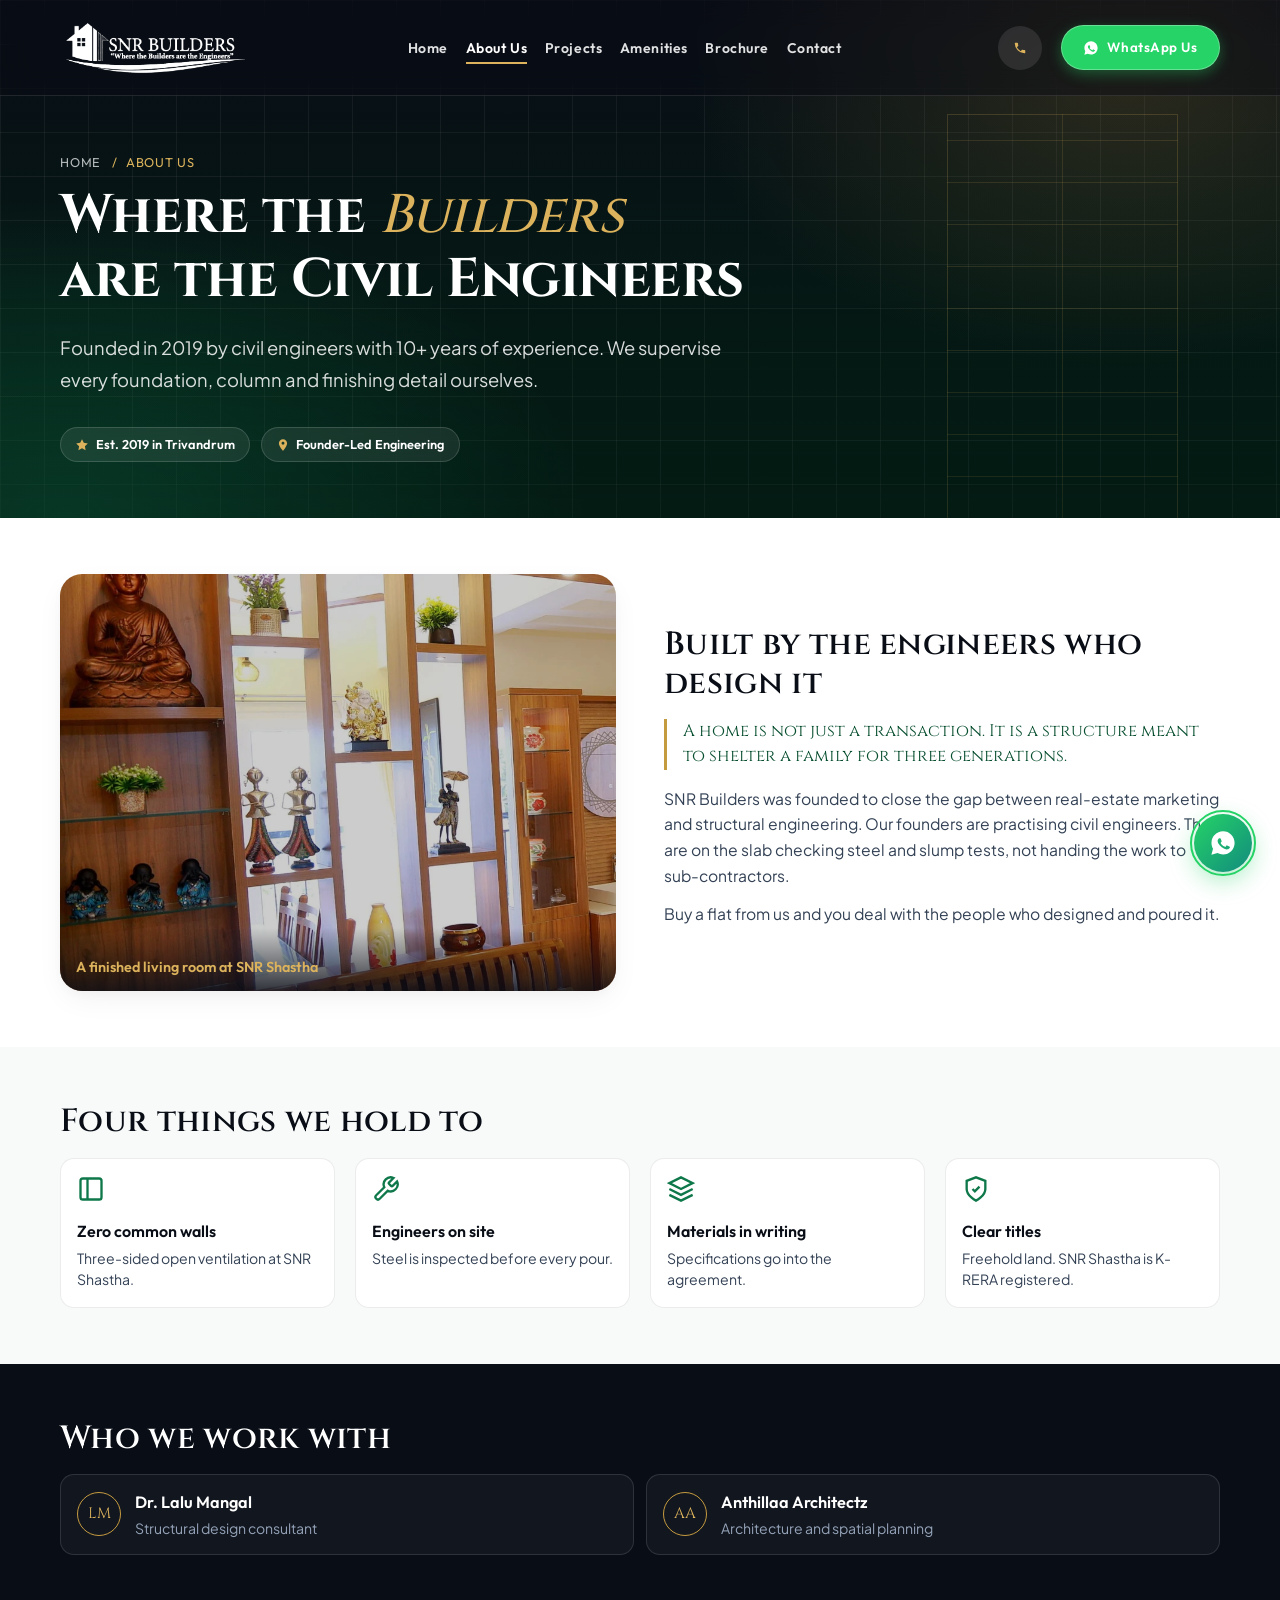
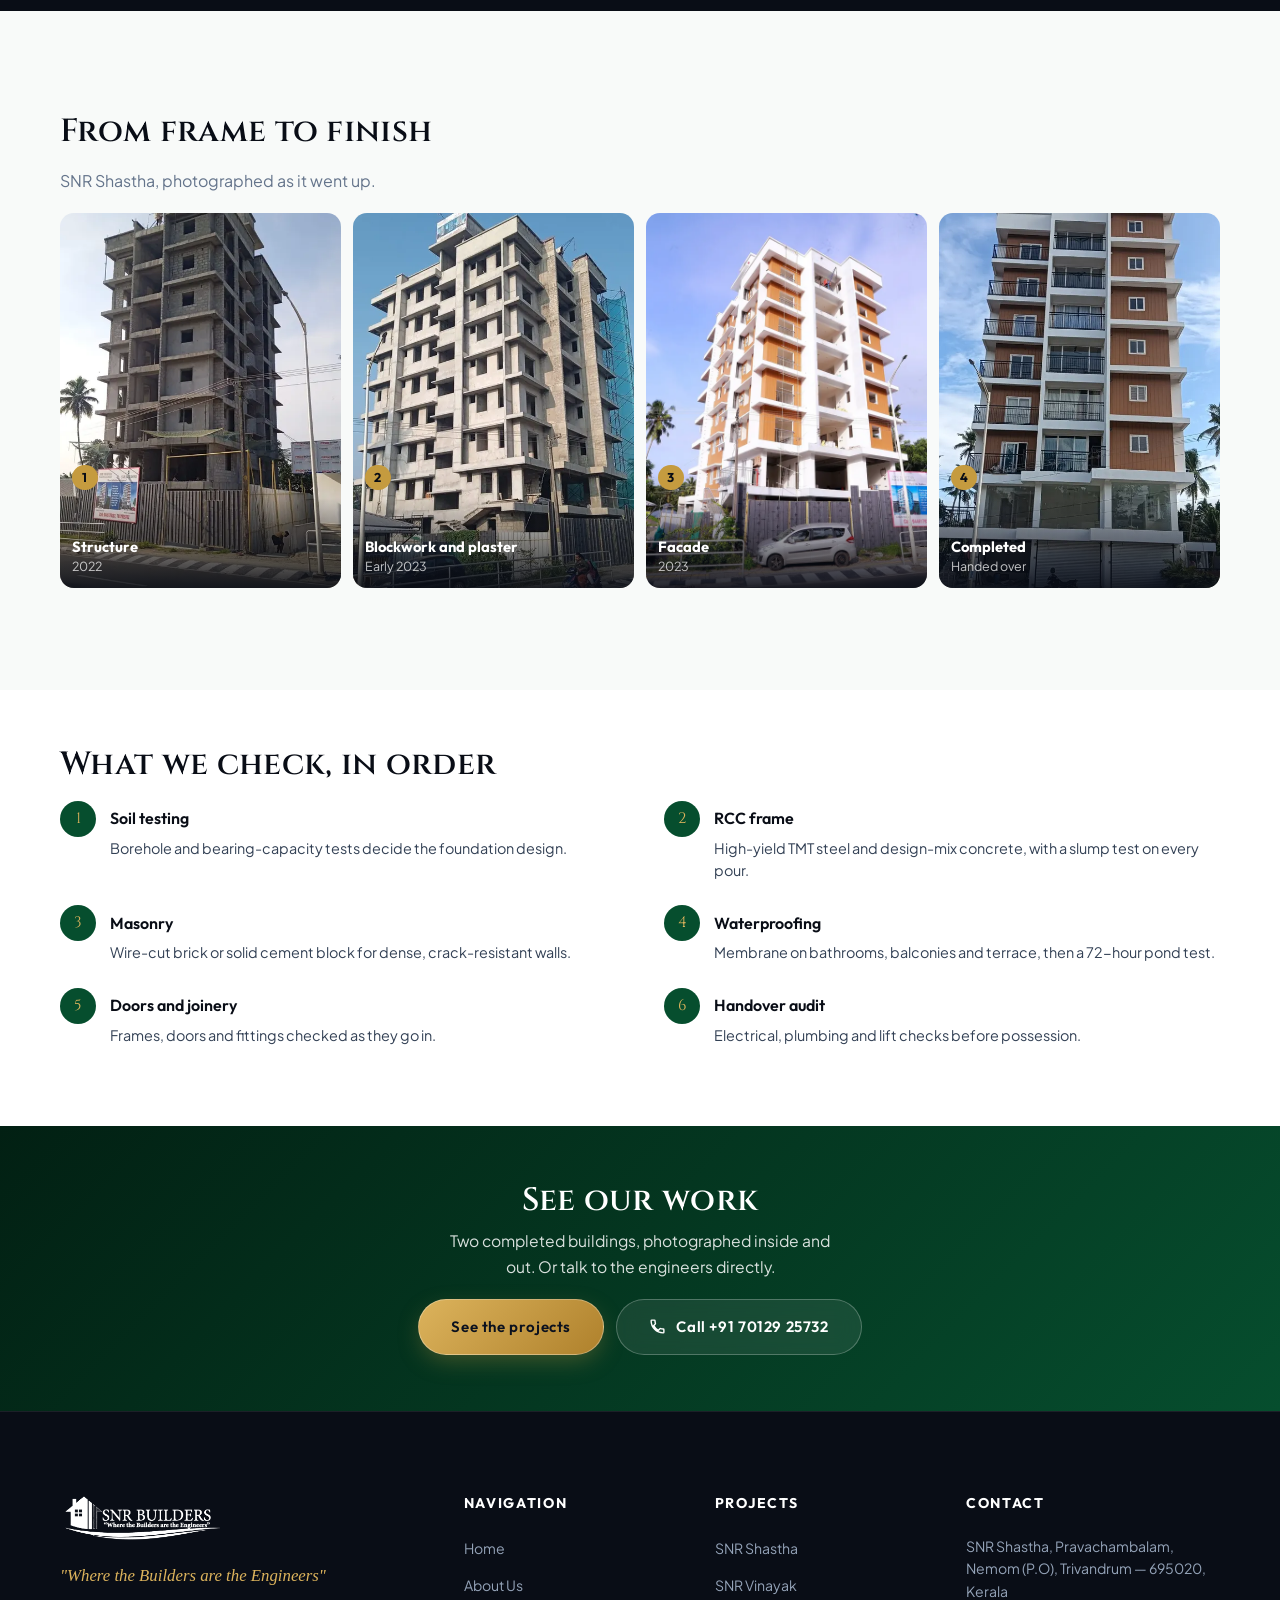
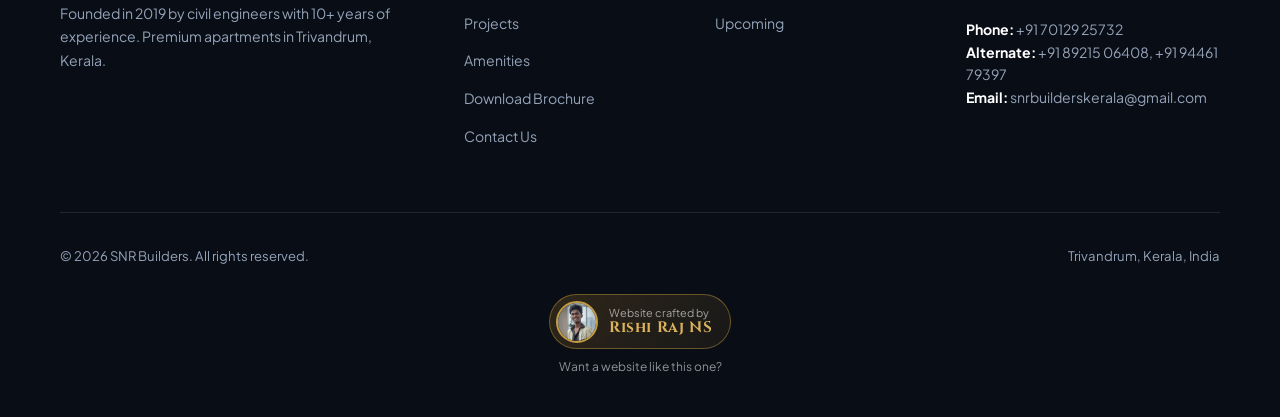
==== about.html @ 17c516bb "Launch SNR Builders website Co-Authored-By: Claude Opus 5.5 <noreply@anthropic.com>" ====
<!DOCTYPE html>
<html lang="en">
<head>
  <meta charset="UTF-8">
  <meta name="viewport" content="width=device-width, initial-scale=1.0, viewport-fit=cover">
  <title>About Us — SNR Builders | Where the Builders are the Engineers | Trivandrum</title>
  <meta name="description" content="SNR Builders is founded and run by civil engineers with 10+ years of experience, building premium apartments in Trivandrum, Kerala.">
  <meta name="keywords" content="About SNR Builders, Civil Engineers Trivandrum, Dr Lalu Mangal, Anthillaa Architectz, Structural Engineering Trivandrum">
  <meta name="theme-color" content="#064e2e">

  <!-- Open Graph / WhatsApp Preview -->
  <meta property="og:title" content="About SNR Builders — Where the Builders are the Engineers">
  <meta property="og:description" content="Founded in 2019 by civil engineers with 10+ years of experience. We supervise every stage of construction ourselves.">
  <meta property="og:image" content="https://snrbuilders.in/assets/og-image.jpg">
  <meta property="og:url" content="https://snrbuilders.in/about.html">
  <link rel="canonical" href="https://snrbuilders.in/about.html">
  <meta property="og:type" content="website">
  <meta property="og:locale" content="en_IN">

  <!-- Twitter Card -->
  <meta name="twitter:card" content="summary_large_image">
  <meta name="twitter:title" content="About SNR Builders — Engineering Excellence in Trivandrum">
  <meta name="twitter:description" content="Civil engineers building premium apartments in Trivandrum.">
  <meta name="twitter:image" content="https://snrbuilders.in/assets/og-image.jpg">

  <!-- Favicon & Mobile Web App Manifest -->
  <link rel="icon" type="image/png" href="./assets/SNR-Logo-transparent.png">
  <link rel="apple-touch-icon" href="./assets/SNR-Logo.png">
  <link rel="manifest" href="./manifest.json">

  <!-- Master Stylesheet -->
  <link rel="stylesheet" href="./css/styles.css">

  <!-- Schema.org JSON-LD Structured Data -->
  <script type="application/ld+json">
  {
    "@context": "https://schema.org",
    "@graph": [
      {
        "@type": "AboutPage",
        "@id": "https://snrbuilders.in/about.html#webpage",
        "url": "https://snrbuilders.in/about.html",
        "name": "About Us — SNR Builders | Where the Builders are the Engineers",
        "description": "The civil engineering philosophy, leadership team, and structural quality standards behind SNR Builders in Trivandrum, Kerala.",
        "isPartOf": {
          "@type": "WebSite",
          "@id": "https://snrbuilders.in/#website",
          "name": "SNR Builders",
          "url": "https://snrbuilders.in"
        }
      },
      {
        "@type": "BreadcrumbList",
        "itemListElement": [
          {
            "@type": "ListItem",
            "position": 1,
            "name": "Home",
            "item": "https://snrbuilders.in/"
          },
          {
            "@type": "ListItem",
            "position": 2,
            "name": "About Us",
            "item": "https://snrbuilders.in/about.html"
          }
        ]
      }
    ]
  }
  </script>
</head>
<body class="page-about">

  <!-- ========================================================================
       TOP NAVIGATION BAR (FROSTED ARCHITECTURAL GLASS)
       ======================================================================== -->
  <header class="site-header" id="siteHeader">
    <div class="container nav-container">
      
      <!-- Brand Logo -->
      <a href="./index.html" class="brand-logo" aria-label="SNR Builders Home">
        <img src="./assets/SNR-Logo-transparent.png" alt="SNR Builders" class="brand-logo-img">
      </a>

      <!-- Desktop Navigation Menu -->
      <nav aria-label="Main Navigation">
        <ul class="nav-menu">
          <li><a href="./index.html" class="nav-item-link">Home</a></li>
          <li><a href="./about.html" class="nav-item-link current-page">About Us</a></li>
          <li><a href="./projects.html" class="nav-item-link">Projects</a></li>
          <li><a href="./index.html#amenities" class="nav-item-link">Amenities</a></li>
          <li><a href="./index.html#brochure" class="nav-item-link">Brochure</a></li>
          <li><a href="./contact.html" class="nav-item-link">Contact</a></li>
        </ul>
      </nav>

      <!-- Nav Action Group -->
      <div class="nav-actions">
        <a href="tel:+917012925732" class="nav-phone-link" aria-label="Call SNR Builders">
          <svg viewBox="0 0 24 24"><path d="M6.62 10.79a15.05 15.05 0 006.59 6.59l2.2-2.2a1 1 0 011.02-.24c1.12.37 2.33.57 3.57.57a1 1 0 011 1V20a1 1 0 01-1 1A17 17 0 013 4a1 1 0 011-1h3.5a1 1 0 011 1c0 1.25.2 2.45.57 3.57a1 1 0 01-.25 1.02l-2.2 2.2z"/></svg>
          <span>+91 70129 25732</span>
        </a>

        <a href="https://wa.me/917012925732?text=Hello%20SNR%20Builders%2C%20I%20want%20to%20learn%20more%20about%20your%20company%20and%20engineering%20standards." target="_blank" rel="noopener" class="nav-cta-btn nav-cta-wa">
          <svg viewBox="0 0 24 24" style="width:16px;height:16px;fill:currentColor;"><path d="M12.04 2c-5.46 0-9.91 4.45-9.91 9.91 0 1.75.46 3.45 1.32 4.95L2.05 22l5.25-1.38c1.45.79 3.08 1.21 4.74 1.21 5.46 0 9.91-4.45 9.91-9.91 0-2.65-1.03-5.14-2.9-7.01A9.816 9.816 0 0012.04 2zm5.79 14.07c-.24.68-1.39 1.3-1.92 1.38-.5.08-1.12.11-3.23-.76-2.52-1.04-4.14-3.6-4.27-3.77-.13-.17-1.01-1.35-1.01-2.57 0-1.22.64-1.82.87-2.07.23-.25.5-.31.67-.31.17 0 .34 0 .49.01.16.01.37-.06.58.44.22.52.74 1.8.8 1.93.06.13.1.28.02.45-.09.16-.13.26-.26.41-.13.15-.27.34-.39.46-.13.13-.27.27-.12.53.15.26.68 1.12 1.46 1.81 1 .89 1.84 1.17 2.1 1.3.26.13.41.11.56-.06.15-.17.65-.76.82-1.02.17-.26.35-.22.58-.13.24.09 1.5.71 1.76.84.26.13.43.2.5.31.06.12.06.69-.18 1.37z"/></svg>
          <span>WhatsApp Us</span>
        </a>

        <!-- Mobile Hamburger -->
        <button class="mobile-toggle-btn" id="mobileToggle" aria-label="Open Navigation Menu" aria-expanded="false">
          <span></span>
          <span></span>
          <span></span>
        </button>
      </div>

    </div>
  </header>

  <!-- Mobile Drawer Backdrop -->
  <div class="mobile-nav-backdrop" id="mobileBackdrop" aria-hidden="true"></div>

  <!-- Mobile Drawer -->
  <aside class="mobile-drawer" id="mobileDrawer" aria-label="Mobile Navigation Menu">
    <div class="drawer-head">
      <div class="brand-text-block">
        <span class="brand-name" style="color:var(--obsidian-950);">SNR BUILDERS</span>
        <span class="brand-subline" style="color:var(--emerald-700);">TRIVANDRUM</span>
      </div>
      <button class="drawer-close-btn" id="drawerClose" aria-label="Close Navigation Menu">&times;</button>
    </div>

    <ul class="drawer-links-list">
      <li><a href="./index.html" class="drawer-nav-item"><span>Home</span> &rarr;</a></li>
      <li><a href="./about.html" class="drawer-nav-item current-page"><span>About Us</span> &rarr;</a></li>
      <li><a href="./projects.html" class="drawer-nav-item"><span>Projects</span> &rarr;</a></li>
      <li><a href="./index.html#amenities" class="drawer-nav-item"><span>Amenities</span> &rarr;</a></li>
      <li><a href="./index.html#brochure" class="drawer-nav-item"><span>Download Brochure</span> &rarr;</a></li>
      <li><a href="./contact.html" class="drawer-nav-item"><span>Contact Us</span> &rarr;</a></li>
    </ul>

    <div class="drawer-footer">
      <a href="tel:+917012925732" class="btn btn-outline-glass" style="color:var(--obsidian-900); border-color:var(--border-subtle); justify-content:center;">
        <svg viewBox="0 0 24 24" style="width:16px;height:16px;fill:none;stroke:currentColor;stroke-width:2;flex-shrink:0;"><path d="M6.62 10.79a15.05 15.05 0 006.59 6.59l2.2-2.2a1 1 0 011.02-.24c1.12.37 2.33.57 3.57.57a1 1 0 011 1V20a1 1 0 01-1 1A17 17 0 013 4a1 1 0 011-1h3.5a1 1 0 011 1c0 1.25.2 2.45.57 3.57a1 1 0 01-.25 1.02l-2.2 2.2z"/></svg>
        +91 70129 25732
      </a>
      <a href="https://wa.me/917012925732?text=Hello%20SNR%20Builders%2C%20I%20am%20interested%20in%20your%20projects." target="_blank" rel="noopener" class="btn btn-emerald" style="justify-content:center;">
        <svg viewBox="0 0 24 24" style="width:16px;height:16px;fill:currentColor;flex-shrink:0;"><path d="M12.04 2c-5.46 0-9.91 4.45-9.91 9.91 0 1.75.46 3.45 1.32 4.95L2.05 22l5.25-1.38c1.45.79 3.08 1.21 4.74 1.21 5.46 0 9.91-4.45 9.91-9.91 0-2.65-1.03-5.14-2.9-7.01A9.816 9.816 0 0012.04 2zm5.79 14.07c-.24.68-1.39 1.3-1.92 1.38-.5.08-1.12.11-3.23-.76-2.52-1.04-4.14-3.6-4.27-3.77-.13-.17-1.01-1.35-1.01-2.57 0-1.22.64-1.82.87-2.07.23-.25.5-.31.67-.31.17 0 .34 0 .49.01.16.01.37-.06.58.44.22.52.74 1.8.8 1.93.06.13.1.28.02.45-.09.16-.13.26-.26.41-.13.15-.27.34-.39.46-.13.13-.27.27-.12.53.15.26.68 1.12 1.46 1.81 1 .89 1.84 1.17 2.1 1.3.26.13.41.11.56-.06.15-.17.65-.76.82-1.02.17-.26.35-.22.58-.13.24.09 1.5.71 1.76.84.26.13.43.2.5.31.06.12.06.69-.18 1.37z"/></svg>
        Chat on WhatsApp
      </a>
    </div>
  </aside>

  <!-- ========================================================================
       PAGE HERO BANNER
       ======================================================================== -->
  <section class="page-hero page-hero-compact">
    <div class="page-hero-blueprint" aria-hidden="true"></div>

    <div class="container">
      <div class="page-hero-content">
        
        <div class="page-breadcrumbs">
          <a href="./index.html">Home</a>
          <span>/</span>
          <span>About Us</span>
        </div>

        <h1 class="page-hero-title">
          Where the <em>Builders</em><br>
          are the Civil Engineers
        </h1>

        <p class="page-hero-desc">Founded in 2019 by civil engineers with 10+ years of experience. We supervise every foundation, column and finishing detail ourselves.</p>

        <div class="page-hero-tags">
          <span class="hero-tag-badge">
            <svg viewBox="0 0 24 24" style="width:14px;height:14px;fill:var(--gold-400);"><path d="M12 2l3.09 6.26L22 9.27l-5 4.87 1.18 6.88L12 17.77l-6.18 3.25L7 14.14 2 9.27l6.91-1.01L12 2z"/></svg>
            Est. 2019 in Trivandrum
          </span>
          <span class="hero-tag-badge">
            <svg viewBox="0 0 24 24" style="width:14px;height:14px;fill:var(--gold-400);"><path d="M12 2C8.13 2 5 5.13 5 9c0 5.25 7 13 7 13s7-7.75 7-13c0-3.87-3.13-7-7-7zm0 9.5a2.5 2.5 0 010-5 2.5 2.5 0 010 5z"/></svg>
            Founder-Led Engineering
          </span>
        </div>

      </div>
    </div>
  </section>

  <!-- ========================================================================
       STORY: photo first on phones
       ======================================================================== -->
  <section class="about-story">
    <div class="container about-story-grid">
      <figure class="about-story-photo">
        <img src="./assets/processed/interior-teak.webp" alt="A finished living room at SNR Shastha" width="930" height="900" loading="lazy" decoding="async">
        <figcaption>A finished living room at SNR Shastha</figcaption>
      </figure>
      <div class="about-story-text">
        <h2 class="about-h2">Built by the engineers who design it</h2>
        <blockquote class="about-quote">A home is not just a transaction. It is a structure meant to shelter a family for three generations.</blockquote>
        <p>SNR Builders was founded to close the gap between real-estate marketing and structural engineering. Our founders are practising civil engineers. They are on the slab checking steel and slump tests, not handing the work to sub-contractors.</p>
        <p>Buy a flat from us and you deal with the people who designed and poured it.</p>
      </div>
    </div>
  </section>

  <!-- ========================================================================
       FOUR PRINCIPLES: compact tiles
       ======================================================================== -->
  <section class="about-principles">
    <div class="container">
      <h2 class="about-h2">Four things we hold to</h2>
      <ul class="about-principle-grid">
        <li>
          <svg viewBox="0 0 24 24" fill="none" stroke="currentColor" stroke-width="2" aria-hidden="true"><rect x="3" y="3" width="18" height="18" rx="2"/><line x1="9" y1="3" x2="9" y2="21"/></svg>
          <h3>Zero common walls</h3>
          <p>Three-sided open ventilation at SNR Shastha.</p>
        </li>
        <li>
          <svg viewBox="0 0 24 24" fill="none" stroke="currentColor" stroke-width="2" aria-hidden="true"><path d="M14.7 6.3a1 1 0 000 1.4l1.6 1.6a1 1 0 001.4 0l3.77-3.77a6 6 0 01-7.94 7.94l-6.91 6.91a2.12 2.12 0 01-3-3l6.91-6.91a6 6 0 017.94-7.94l-3.76 3.76z"/></svg>
          <h3>Engineers on site</h3>
          <p>Steel is inspected before every pour.</p>
        </li>
        <li>
          <svg viewBox="0 0 24 24" fill="none" stroke="currentColor" stroke-width="2" aria-hidden="true"><polygon points="12 2 2 7 12 12 22 7 12 2"/><polyline points="2 17 12 22 22 17"/><polyline points="2 12 12 17 22 12"/></svg>
          <h3>Materials in writing</h3>
          <p>Specifications go into the agreement.</p>
        </li>
        <li>
          <svg viewBox="0 0 24 24" fill="none" stroke="currentColor" stroke-width="2" aria-hidden="true"><path d="M12 22s8-4 8-10V5l-8-3-8 3v7c0 6 8 10 8 10z"/><polyline points="9 12 11 14 15 10"/></svg>
          <h3>Clear titles</h3>
          <p>Freehold land. SNR Shastha is K-RERA registered.</p>
        </li>
      </ul>
    </div>
  </section>

  <!-- ========================================================================
       TEAM: one card, two rows
       ======================================================================== -->
  <section class="about-team">
    <div class="container">
      <h2 class="about-h2">Who we work with</h2>
      <ul class="about-team-card">
        <li>
          <span class="about-team-mark" aria-hidden="true">LM</span>
          <div><h3>Dr. Lalu Mangal</h3><p>Structural design consultant</p></div>
        </li>
        <li>
          <span class="about-team-mark" aria-hidden="true">AA</span>
          <div><h3>Anthillaa Architectz</h3><p>Architecture and spatial planning</p></div>
        </li>
      </ul>
    </div>
  </section>

  <!-- ========================================================================
       FROM FRAME TO FINISH: REAL CONSTRUCTION PHOTOS
       ======================================================================== -->
  <section class="about-build section-padding">
    <div class="container">
      <h2 class="about-h2">From frame to finish</h2>
      <p class="about-build-text">SNR Shastha, photographed as it went up.</p>
      <ol class="build-sequence" aria-label="SNR Shastha under construction, from structure to completion">
          <li class="build-step">
            <img src="./assets/processed/build-1-frame.webp" width="506" height="900" alt="SNR Shastha structure rising from the road, 2022" loading="lazy" decoding="async">
            <span class="build-step-text"><strong>Structure</strong><span>2022</span></span>
          </li>
          <li class="build-step">
            <img src="./assets/processed/build-2-blockwork.webp" width="507" height="900" alt="SNR Shastha with blockwork and plaster, early 2023" loading="lazy" decoding="async">
            <span class="build-step-text"><strong>Blockwork and plaster</strong><span>Early 2023</span></span>
          </li>
          <li class="build-step">
            <img src="./assets/processed/build-3-cladding.webp" width="600" height="900" alt="SNR Shastha facade being finished, 2023" loading="lazy" decoding="async">
            <span class="build-step-text"><strong>Facade</strong><span>2023</span></span>
          </li>
          <li class="build-step">
            <img src="./assets/processed/build-4-finished.webp" width="544" height="900" alt="SNR Shastha completed" loading="lazy" decoding="async">
            <span class="build-step-text"><strong>Completed</strong><span>Handed over</span></span>
          </li>
        </ol>
    </div>
  </section>

  <!-- ========================================================================
       SITE INSPECTION SEQUENCE (a real sequence, so it is numbered)
       ======================================================================== -->
  <section class="about-steps">
    <div class="container">
      <h2 class="about-h2">What we check, in order</h2>
      <ol class="about-step-list">
        <li><h3>Soil testing</h3><p>Borehole and bearing-capacity tests decide the foundation design.</p></li>
        <li><h3>RCC frame</h3><p>High-yield TMT steel and design-mix concrete, with a slump test on every pour.</p></li>
        <li><h3>Masonry</h3><p>Wire-cut brick or solid cement block for dense, crack-resistant walls.</p></li>
        <li><h3>Waterproofing</h3><p>Membrane on bathrooms, balconies and terrace, then a 72-hour pond test.</p></li>
        <li><h3>Doors and joinery</h3><p>Frames, doors and fittings checked as they go in.</p></li>
        <li><h3>Handover audit</h3><p>Electrical, plumbing and lift checks before possession.</p></li>
      </ol>
    </div>
  </section>

  <!-- ========================================================================
       CLOSING CTA
       ======================================================================== -->
  <section class="about-cta">
    <div class="container about-cta-inner">
      <h2 class="about-h2">See our work</h2>
      <p>Two completed buildings, photographed inside and out. Or talk to the engineers directly.</p>
      <div class="about-cta-actions">
        <a href="./projects.html" class="btn btn-primary-gold"><span>See the projects</span></a>
        <a href="tel:+917012925732" class="btn btn-outline-glass">
          <svg viewBox="0 0 24 24" style="width:17px;height:17px;fill:none;stroke:currentColor;stroke-width:2;" aria-hidden="true"><path d="M6.62 10.79a15.05 15.05 0 006.59 6.59l2.2-2.2a1 1 0 011.02-.24c1.12.37 2.33.57 3.57.57a1 1 0 011 1V20a1 1 0 01-1 1A17 17 0 013 4a1 1 0 011-1h3.5a1 1 0 011 1c0 1.25.2 2.45.57 3.57a1 1 0 01-.25 1.02l-2.2 2.2z"/></svg>
          <span>Call +91 70129 25732</span>
        </a>
      </div>
    </div>
  </section>

  <!-- ========================================================================
       ARCHITECTURAL FOOTER
       ======================================================================== -->
  <footer class="site-footer">
    <div class="container">
      <div class="footer-top-grid">
        
        <!-- Brand Summary -->
        <div class="footer-brand-side">
          <img src="./assets/SNR-Logo-transparent.png" alt="SNR Builders Logo" class="brand-logo-img">
          <p class="footer-tagline">"Where the Builders are the Engineers"</p>
          <p class="footer-brand-desc">
            Founded in 2019 by civil engineers with 10+ years of experience. Premium apartments in Trivandrum, Kerala.
          </p>
        </div>

        <!-- Quick Navigation -->
        <div>
          <h4 class="footer-col-head">Navigation</h4>
          <ul class="footer-links-list">
            <li><a href="./index.html" class="footer-nav-link">Home</a></li>
            <li><a href="./about.html" class="footer-nav-link">About Us</a></li>
            <li><a href="./projects.html" class="footer-nav-link">Projects</a></li>
            <li><a href="./index.html#amenities" class="footer-nav-link">Amenities</a></li>
            <li><a href="./index.html#brochure" class="footer-nav-link">Download Brochure</a></li>
            <li><a href="./contact.html" class="footer-nav-link">Contact Us</a></li>
          </ul>
        </div>

        <!-- Developments -->
        <div>
          <h4 class="footer-col-head">Projects</h4>
          <ul class="footer-links-list">
            <li><a href="./shastha.html" class="footer-nav-link">SNR Shastha</a></li>
            <li><a href="./vinayak.html" class="footer-nav-link">SNR Vinayak</a></li>
            <li><a href="./projects.html#upcoming" class="footer-nav-link">Upcoming</a></li>
          </ul>
        </div>

        <!-- Official Office -->
        <div>
          <h4 class="footer-col-head">Contact</h4>
          <p class="footer-contact-address">
            SNR Shastha, Pravachambalam, Nemom (P.O), Trivandrum — 695020, Kerala
          </p>
          <p class="footer-contact-address">
            <strong style="color:#ffffff;">Phone:</strong> +91 70129 25732<br>
            <strong style="color:#ffffff;">Alternate:</strong> +91 89215 06408, +91 94461 79397<br>
            <strong style="color:#ffffff;">Email:</strong> snrbuilderskerala@gmail.com
          </p>
        </div>

      </div>

      <div class="footer-bottom-bar">
        <p>&copy; 2026 SNR Builders. All rights reserved.</p>

        <p>Trivandrum, Kerala, India</p>
      </div>

      <div class="footer-credit" data-draw>
        <!-- Without JS this is a plain LinkedIn link; main.js opens the contact card instead -->
        <a href="https://www.linkedin.com/in/rishirajns/" target="_blank" rel="noopener noreferrer" class="dev-plaque" data-dev-open aria-haspopup="dialog">
          <img src="./assets/processed/rishi-raj-avatar.webp" width="240" height="240" alt="" class="dev-plaque-avatar" loading="lazy" decoding="async">
          <span class="dev-plaque-text">
            <span class="dev-plaque-label">Website crafted by</span>
            <strong>Rishi Raj NS</strong>
          </span>
        </a>
        <p class="dev-plaque-hint" aria-hidden="true">Want a website like this one?</p>
      </div>
    </div>

    <dialog class="dev-card" id="devCard" aria-labelledby="devCardName">
      <button type="button" class="dev-card-close" data-dev-close aria-label="Close">&times;</button>
      <img src="./assets/processed/rishi-raj-avatar.webp" width="240" height="240" alt="Rishi Raj NS" class="dev-card-photo" loading="lazy" decoding="async">
      <h2 class="dev-card-name" id="devCardName">Rishi Raj NS</h2>
      <p class="dev-card-role">AI Automation Architect<br>Web Designer &amp; Developer</p>
      <div class="dev-card-actions">
        <a href="https://wa.me/918136883818?text=Hi%20Rishi%2C%20I%20saw%20the%20SNR%20Builders%20website%20and%20would%20like%20a%20website%20like%20this." target="_blank" rel="noopener noreferrer" class="dev-card-btn dev-card-wa">
          <svg viewBox="0 0 24 24" aria-hidden="true"><path fill="currentColor" d="M12.04 2c-5.46 0-9.91 4.45-9.91 9.91 0 1.75.46 3.45 1.32 4.95L2.05 22l5.25-1.38c1.45.79 3.08 1.21 4.74 1.21 5.46 0 9.91-4.45 9.91-9.91 0-2.65-1.03-5.14-2.9-7.01A9.816 9.816 0 0012.04 2zm5.79 14.07c-.24.68-1.39 1.3-1.92 1.38-.5.08-1.12.11-3.23-.76-2.52-1.04-4.14-3.6-4.27-3.77-.13-.17-1.01-1.35-1.01-2.57 0-1.22.64-1.82.87-2.07.23-.25.5-.31.67-.31.17 0 .34 0 .49.01.16.01.37-.06.58.44.22.52.74 1.8.8 1.93.06.13.1.28.02.45-.09.16-.13.26-.26.41-.13.15-.27.34-.39.46-.13.13-.27.27-.12.53.15.26.68 1.12 1.46 1.81 1 .89 1.84 1.17 2.1 1.3.26.13.41.11.56-.06.15-.17.65-.76.82-1.02.17-.26.35-.22.58-.13.24.09 1.5.71 1.76.84.26.13.43.2.5.31.06.12.06.69-.18 1.37z"/></svg>
          <span><strong>WhatsApp</strong>+91 81368 83818</span>
        </a>
        <a href="tel:+918136883818" class="dev-card-btn">
          <svg viewBox="0 0 24 24" fill="none" stroke="currentColor" stroke-width="2" aria-hidden="true"><path d="M6.62 10.79a15.05 15.05 0 006.59 6.59l2.2-2.2a1 1 0 011.02-.24c1.12.37 2.33.57 3.57.57a1 1 0 011 1V20a1 1 0 01-1 1A17 17 0 013 4a1 1 0 011-1h3.5a1 1 0 011 1c0 1.25.2 2.45.57 3.57a1 1 0 01-.25 1.02l-2.2 2.2z"/></svg>
          <span><strong>Call</strong>+91 81368 83818</span>
        </a>
        <a href="https://www.linkedin.com/in/rishirajns/" target="_blank" rel="noopener noreferrer" class="dev-card-btn">
          <svg viewBox="0 0 24 24" aria-hidden="true"><path fill="currentColor" d="M4.98 3.5a2.5 2.5 0 11-.02 5 2.5 2.5 0 01.02-5zM3 9.5h4v11H3zm7 0h3.8v1.6h.06c.53-1 1.83-2.06 3.77-2.06 4.03 0 4.77 2.65 4.77 6.1v5.36h-4v-4.75c0-1.13-.02-2.59-1.58-2.59-1.58 0-1.82 1.24-1.82 2.5v4.84h-4z"/></svg>
          <span><strong>LinkedIn</strong>Connect with me</span>
        </a>
      </div>
      <p class="dev-card-foot">Websites, apps and AI solutions</p>
    </dialog>
  </footer>

  <!-- ========================================================================
       MULTI-ACTION FLOATING WHATSAPP & CALL CONCIERGE
       ======================================================================== -->
  <div class="floating-concierge" id="conciergeWidget">
    
    <!-- Concierge Drawer Popup -->
    <div class="concierge-card-popup" id="conciergePopup" role="dialog" aria-label="Direct Engineer Concierge">
      <div class="concierge-popup-head">
        <div class="concierge-avatar-badge">SNR</div>
        <div class="concierge-head-text">
          <h5>SNR Builders Desk</h5>
          <div class="concierge-online-indicator">
            <span class="online-pulse-dot"></span>
            <span>Online · Civil Engineers Available</span>
          </div>
        </div>
      </div>
      <div class="concierge-popup-body">
        <p class="concierge-welcome-msg">
          Hello! Questions about our projects, the next launch or building with us? Talk to the engineers directly.
        </p>
        <a 
          href="https://wa.me/917012925732?text=Hello%20SNR%20Builders%2C%20I%20am%20interested%20in%20learning%20more%20about%20your%20projects%20in%20Trivandrum." 
          target="_blank" 
          rel="noopener noreferrer" 
          class="concierge-action-btn concierge-btn-wa"
        >
          <svg style="width:20px;height:20px;fill:currentColor;" viewBox="0 0 24 24"><path d="M12.04 2c-5.46 0-9.91 4.45-9.91 9.91 0 1.75.46 3.45 1.32 4.95L2.05 22l5.25-1.38c1.45.79 3.08 1.21 4.74 1.21 5.46 0 9.91-4.45 9.91-9.91 0-2.65-1.03-5.14-2.9-7.01A9.816 9.816 0 0012.04 2zm5.79 14.07c-.24.68-1.39 1.3-1.92 1.38-.5.08-1.12.11-3.23-.76-2.52-1.04-4.14-3.6-4.27-3.77-.13-.17-1.01-1.35-1.01-2.57 0-1.22.64-1.82.87-2.07.23-.25.5-.31.67-.31.17 0 .34 0 .49.01.16.01.37-.06.58.44.22.52.74 1.8.8 1.93.06.13.1.28.02.45-.09.16-.13.26-.26.41-.13.15-.27.34-.39.46-.13.13-.27.27-.12.53.15.26.68 1.12 1.46 1.81 1 .89 1.84 1.17 2.1 1.3.26.13.41.11.56-.06.15-.17.65-.76.82-1.02.17-.26.35-.22.58-.13.24.09 1.5.71 1.76.84.26.13.43.2.5.31.06.12.06.69-.18 1.37z"/></svg>
          <span>Chat on WhatsApp</span>
        </a>
        <a href="tel:+917012925732" class="concierge-action-btn concierge-btn-call">
          <svg style="width:16px;height:16px;fill:currentColor;" viewBox="0 0 24 24"><path d="M6.62 10.79a15.05 15.05 0 006.59 6.59l2.2-2.2a1 1 0 011.02-.24c1.12.37 2.33.57 3.57.57a1 1 0 011 1V20a1 1 0 01-1 1A17 17 0 013 4a1 1 0 011-1h3.5a1 1 0 011 1c0 1.25.2 2.45.57 3.57a1 1 0 01-.25 1.02l-2.2 2.2z"/></svg>
          <span>Call +91 70129 25732</span>
        </a>
      </div>
    </div>

    <!-- Trigger Button -->
    <button class="concierge-toggle-trigger" id="conciergeToggle" aria-label="Open Direct Engineer Contact" aria-expanded="false">
      <div class="concierge-pulse-ring"></div>
      <svg viewBox="0 0 24 24"><path d="M12.04 2c-5.46 0-9.91 4.45-9.91 9.91 0 1.75.46 3.45 1.32 4.95L2.05 22l5.25-1.38c1.45.79 3.08 1.21 4.74 1.21 5.46 0 9.91-4.45 9.91-9.91 0-2.65-1.03-5.14-2.9-7.01A9.816 9.816 0 0012.04 2zm5.79 14.07c-.24.68-1.39 1.3-1.92 1.38-.5.08-1.12.11-3.23-.76-2.52-1.04-4.14-3.6-4.27-3.77-.13-.17-1.01-1.35-1.01-2.57 0-1.22.64-1.82.87-2.07.23-.25.5-.31.67-.31.17 0 .34 0 .49.01.16.01.37-.06.58.44.22.52.74 1.8.8 1.93.06.13.1.28.02.45-.09.16-.13.26-.26.41-.13.15-.27.34-.39.46-.13.13-.27.27-.12.53.15.26.68 1.12 1.46 1.81 1 .89 1.84 1.17 2.1 1.3.26.13.41.11.56-.06.15-.17.65-.76.82-1.02.17-.26.35-.22.58-.13.24.09 1.5.71 1.76.84.26.13.43.2.5.31.06.12.06.69-.18 1.37z"/></svg>
    </button>

  </div>

  <!-- Master JavaScript -->
  <script src="./js/main.js"></script>
</body>
</html>
---- css/styles.css ----
/* ==========================================================================
   SNR BUILDERS — MASTER STYLESHEET
   Aesthetics: Clean Architectural Luxury & Engineering Rigor
   Palette: Architectural Off-White, Forest Emerald, Brass Gold, Obsidian Slate
   Typography: Cinzel (Display Serif) + Plus Jakarta Sans / Outfit (Geometric Sans)
   ========================================================================== */

@import url('https://fonts.googleapis.com/css2?family=Cinzel:wght@500;600;700;800&family=Outfit:wght@400;500;600;700&family=Plus+Jakarta+Sans:wght@300;400;500;600;700&display=swap');

/* ==========================================================================
   1. DESIGN TOKENS & SYSTEM VARIABLES
   ========================================================================== */
:root {
  /* Brand Palette */
  --emerald-950: #022013;
  --emerald-900: #064e2e;
  --emerald-800: #0a633d;
  --emerald-700: #0e784a;
  --emerald-600: #15803d;
  --emerald-500: #16a34a;
  --emerald-100: #dcfce7;
  --emerald-50:  #f0fdf4;

  --gold-700: #936a24;
  --gold-600: #af812c;
  --gold-500: #c59b3f;
  --gold-400: #dcb35c;
  --gold-200: #faeac7;
  --gold-100: #fbf5e8;

  --obsidian-950: #090d16;
  --obsidian-900: #0f172a;
  --obsidian-800: #1e293b;
  --obsidian-700: #334155;
  --obsidian-500: #64748b;
  --obsidian-400: #94a3b8;
  --obsidian-200: #e2e8f0;
  --obsidian-100: #f1f5f9;
  --obsidian-50:  #f8fafc;

  --canvas-bg: #f8faf9;
  --surface-white: #ffffff;
  --surface-card: #ffffff;
  --border-subtle: rgba(15, 23, 42, 0.08);
  --border-focus: rgba(14, 120, 74, 0.4);

  /* Typography */
  --font-display: 'Cinzel', Georgia, serif;
  --font-heading: 'Outfit', -apple-system, BlinkMacSystemFont, sans-serif;
  --font-body: 'Plus Jakarta Sans', -apple-system, BlinkMacSystemFont, sans-serif;

  /* Shadows */
  --shadow-subtle: 0 2px 10px rgba(15, 23, 42, 0.03);
  --shadow-card: 0 10px 30px -4px rgba(15, 23, 42, 0.06), 0 4px 12px -2px rgba(15, 23, 42, 0.03);
  --shadow-card-hover: 0 20px 40px -6px rgba(15, 23, 42, 0.12), 0 8px 16px -4px rgba(15, 23, 42, 0.06);
  --shadow-elevated: 0 25px 60px -12px rgba(9, 13, 22, 0.25);
  --shadow-gold-glow: 0 8px 24px -4px rgba(197, 155, 63, 0.35);

  /* Radii */
  --radius-xs: 4px;
  --radius-sm: 8px;
  --radius-md: 14px;
  --radius-lg: 22px;
  --radius-xl: 32px;
  --radius-full: 9999px;

  /* Transitions */
  --trans-fast: 160ms cubic-bezier(0.16, 1, 0.3, 1);
  --trans-normal: 260ms cubic-bezier(0.16, 1, 0.3, 1);
  --trans-smooth: 400ms cubic-bezier(0.16, 1, 0.3, 1);
}

/* ==========================================================================
   2. GLOBAL RESET & BASE
   ========================================================================== */
*,
*::before,
*::after {
  box-sizing: border-box;
  margin: 0;
  padding: 0;
}

html {
  scroll-behavior: smooth;
  font-size: 16px;
  -webkit-text-size-adjust: 100%;
}

body {
  font-family: var(--font-body);
  color: var(--obsidian-800);
  background-color: var(--canvas-bg);
  line-height: 1.6;
  -webkit-font-smoothing: antialiased;
  -moz-osx-font-smoothing: grayscale;
  overflow-x: hidden;
}

img {
  display: block;
  max-width: 100%;
  height: auto;
}

a {
  color: inherit;
  text-decoration: none;
  transition: color var(--trans-fast);
}

button,
input,
select,
textarea {
  font-family: inherit;
  font-size: inherit;
}

button {
  cursor: pointer;
  border: none;
  background: none;
}

/* Focus visibility for accessibility */
:focus-visible {
  outline: 2px solid var(--emerald-600);
  outline-offset: 3px;
}

/* ==========================================================================
   3. LAYOUT UTILITIES
   ========================================================================== */
.container {
  width: 100%;
  max-width: 1240px;
  margin-inline: auto;
  padding-inline: clamp(1.25rem, 4vw, 2.5rem);
}

.section-padding {
  padding-block: clamp(4.5rem, 8vw, 7.5rem);
}

.section-label {
  display: inline-flex;
  align-items: center;
  gap: 0.6rem;
  font-family: var(--font-heading);
  font-size: 0.78rem;
  font-weight: 700;
  letter-spacing: 0.18em;
  text-transform: uppercase;
  color: var(--emerald-700);
  margin-bottom: 0.85rem;
}

.section-label::before {
  content: '';
  display: inline-block;
  width: 24px;
  height: 2px;
  background: var(--gold-500);
}

.section-title {
  font-family: var(--font-display);
  font-size: clamp(2rem, 3.8vw, 3.1rem);
  font-weight: 700;
  line-height: 1.2;
  color: var(--obsidian-900);
  letter-spacing: -0.01em;
}

.section-title em {
  font-style: italic;
  font-family: Georgia, serif;
  color: var(--emerald-800);
  font-weight: 600;
}

.section-desc {
  font-size: clamp(1rem, 1.2vw, 1.125rem);
  color: var(--obsidian-500);
  max-width: 620px;
  margin-top: 1rem;
  line-height: 1.68;
}

/* ==========================================================================
   4. NAVIGATION (Frosted Architectural Glass)
   ========================================================================== */
.site-header {
  position: fixed;
  top: 0;
  left: 0;
  right: 0;
  z-index: 1000;
  padding-block: 1.1rem;
  transition: all var(--trans-normal);
  background: rgba(9, 13, 22, 0.45);
  backdrop-filter: blur(14px);
  -webkit-backdrop-filter: blur(14px);
  border-bottom: 1px solid rgba(255, 255, 255, 0.1);
}

.site-header.scrolled {
  background: rgba(255, 255, 255, 0.94);
  backdrop-filter: blur(20px);
  -webkit-backdrop-filter: blur(20px);
  padding-block: 0.8rem;
  border-bottom: 1px solid var(--border-subtle);
  box-shadow: 0 4px 20px rgba(15, 23, 42, 0.05);
}

.nav-container {
  display: flex;
  align-items: center;
  justify-content: space-between;
}

.brand-logo {
  display: flex;
  align-items: center;
  gap: 0.85rem;
  text-decoration: none;
}

.brand-logo-img {
  height: 60px;
  width: auto;
  object-fit: contain;
  filter: brightness(0) invert(1);
  transition: filter var(--trans-fast);
}

.site-header.scrolled .brand-logo-img {
  filter: none;
}

.brand-text-block {
  display: flex;
  flex-direction: column;
}

.brand-name {
  font-family: var(--font-display);
  font-size: 1.25rem;
  font-weight: 700;
  letter-spacing: 0.08em;
  color: #ffffff;
  transition: color var(--trans-fast);
}

.brand-subline {
  font-family: var(--font-heading);
  font-size: 0.62rem;
  letter-spacing: 0.14em;
  text-transform: uppercase;
  color: var(--gold-400);
}

.site-header.scrolled .brand-name {
  color: var(--obsidian-950);
}

.site-header.scrolled .brand-subline {
  color: var(--emerald-700);
}

/* Nav Menu */
.nav-menu {
  display: flex;
  align-items: center;
  gap: 2rem;
  list-style: none;
}

.nav-item-link {
  font-family: var(--font-heading);
  font-size: 0.875rem;
  font-weight: 600;
  letter-spacing: 0.04em;
  color: rgba(255, 255, 255, 0.88);
  position: relative;
  padding-block: 0.4rem;
  transition: color var(--trans-fast);
}

.nav-item-link::after {
  content: '';
  position: absolute;
  bottom: 0;
  left: 0;
  width: 0%;
  height: 2px;
  background: var(--gold-400);
  transition: width var(--trans-fast);
}

.nav-item-link:hover {
  color: #ffffff;
}

.nav-item-link:hover::after {
  width: 100%;
}

.site-header.scrolled .nav-item-link {
  color: var(--obsidian-700);
}

.site-header.scrolled .nav-item-link:hover {
  color: var(--emerald-800);
}

.site-header.scrolled .nav-item-link::after {
  background: var(--emerald-600);
}

/* Nav Actions */
.nav-actions {
  display: flex;
  align-items: center;
  gap: 1.2rem;
}

.nav-phone-link {
  display: flex;
  align-items: center;
  gap: 0.5rem;
  font-family: var(--font-heading);
  font-size: 0.85rem;
  font-weight: 600;
  color: rgba(255, 255, 255, 0.9);
  padding: 0.5rem 0.8rem;
  border-radius: var(--radius-full);
  background: rgba(255, 255, 255, 0.1);
  transition: all var(--trans-fast);
}

.nav-phone-link svg {
  width: 14px;
  height: 14px;
  fill: var(--gold-400);
}

.nav-phone-link:hover {
  background: rgba(255, 255, 255, 0.2);
  color: #ffffff;
}

.site-header.scrolled .nav-phone-link {
  color: var(--obsidian-800);
  background: var(--obsidian-100);
}

.site-header.scrolled .nav-phone-link svg {
  fill: var(--emerald-700);
}

.nav-cta-btn {
  display: inline-flex;
  align-items: center;
  gap: 0.5rem;
  font-family: var(--font-heading);
  font-size: 0.84rem;
  font-weight: 600;
  letter-spacing: 0.04em;
  padding: 0.65rem 1.35rem;
  border-radius: var(--radius-full);
  background: var(--emerald-700);
  color: #ffffff;
  border: 1px solid rgba(255, 255, 255, 0.2);
  box-shadow: 0 4px 14px rgba(10, 99, 61, 0.3);
  transition: all var(--trans-normal);
}

.nav-cta-btn:hover {
  background: var(--emerald-600);
  transform: translateY(-1px);
  box-shadow: 0 6px 18px rgba(10, 99, 61, 0.45);
}

.site-header.scrolled .nav-cta-btn {
  background: var(--obsidian-900);
  border-color: transparent;
  box-shadow: 0 4px 12px rgba(15, 23, 42, 0.2);
}

.site-header.scrolled .nav-cta-btn:hover {
  background: var(--emerald-800);
}

/* Mobile Toggle */
.mobile-toggle-btn {
  display: none;
  flex-direction: column;
  justify-content: center;
  align-items: center;
  width: 44px;
  height: 44px;
  gap: 6px;
  border-radius: var(--radius-sm);
  background: rgba(255, 255, 255, 0.12);
  border: 1px solid rgba(255, 255, 255, 0.2);
}

.mobile-toggle-btn span {
  display: block;
  width: 22px;
  height: 2px;
  background-color: #ffffff;
  transition: all var(--trans-normal);
}

.site-header.scrolled .mobile-toggle-btn {
  background: var(--obsidian-100);
  border-color: var(--border-subtle);
}

.site-header.scrolled .mobile-toggle-btn span {
  background-color: var(--obsidian-900);
}

/* Mobile Drawer */
.mobile-nav-backdrop {
  position: fixed;
  inset: 0;
  background: rgba(9, 13, 22, 0.7);
  backdrop-filter: blur(8px);
  z-index: 1100;
  opacity: 0;
  pointer-events: none;
  visibility: hidden;
  transition: opacity var(--trans-normal), visibility var(--trans-normal);
}

.mobile-nav-backdrop.is-active {
  opacity: 1;
  pointer-events: auto;
  visibility: visible;
}

.mobile-drawer {
  position: fixed;
  top: 0;
  right: 0;
  bottom: 0;
  width: min(340px, 85vw);
  background: #ffffff;
  z-index: 1200;
  transform: translateX(100%);
  transition: transform var(--trans-smooth);
  box-shadow: -10px 0 40px rgba(9, 13, 22, 0.25);
  display: none;
  flex-direction: column;
  padding: 1.75rem 1.5rem;
}

.mobile-drawer.is-active {
  display: flex;
  transform: translateX(0);
}

.drawer-head {
  display: flex;
  align-items: center;
  justify-content: space-between;
  padding-bottom: 1.25rem;
  border-bottom: 1px solid var(--border-subtle);
}

.drawer-close-btn {
  width: 40px;
  height: 40px;
  display: flex;
  align-items: center;
  justify-content: center;
  border-radius: var(--radius-full);
  background: var(--obsidian-100);
  color: var(--obsidian-700);
  font-size: 1.25rem;
}

.drawer-links-list {
  list-style: none;
  display: flex;
  flex-direction: column;
  gap: 0.25rem;
  margin-top: 1.5rem;
}

.drawer-nav-item {
  display: flex;
  align-items: center;
  justify-content: space-between;
  padding: 0.9rem 0.5rem;
  font-family: var(--font-heading);
  font-size: 1.05rem;
  font-weight: 600;
  color: var(--obsidian-800);
  border-radius: var(--radius-sm);
  border-bottom: 1px solid rgba(15, 23, 42, 0.04);
}

.drawer-nav-item:hover {
  background: var(--emerald-50);
  color: var(--emerald-800);
}

.drawer-footer {
  margin-top: auto;
  display: flex;
  flex-direction: column;
  gap: 0.85rem;
  padding-top: 1.5rem;
  border-top: 1px solid var(--border-subtle);
}

/* ==========================================================================
   5. CINEMATIC HERO SECTION
   ========================================================================== */
.hero-section {
  position: relative;
  min-height: 100vh;
  display: flex;
  align-items: center;
  padding-top: 6rem;
  padding-bottom: 4rem;
  background-color: var(--obsidian-950);
  overflow: hidden;
}

.hero-content-wrap {
  position: relative;
  z-index: 3;
  max-width: 820px;
  color: #ffffff;
}

.hero-badge-eyebrow {
  display: inline-flex;
  align-items: center;
  gap: 0.65rem;
  padding: 0.45rem 1rem;
  border-radius: var(--radius-full);
  background: rgba(255, 255, 255, 0.08);
  backdrop-filter: blur(12px);
  border: 1px solid rgba(255, 255, 255, 0.16);
  font-family: var(--font-heading);
  font-size: 0.78rem;
  font-weight: 600;
  letter-spacing: 0.12em;
  text-transform: uppercase;
  color: var(--gold-200);
  margin-bottom: 1.5rem;
}

.hero-badge-dot {
  width: 6px;
  height: 6px;
  border-radius: var(--radius-full);
  background: var(--emerald-500);
  box-shadow: 0 0 10px var(--emerald-500);
}

.hero-headline {
  font-family: var(--font-display);
  font-size: clamp(2.5rem, 5.5vw, 4.4rem);
  font-weight: 700;
  line-height: 1.12;
  letter-spacing: -0.01em;
  color: #ffffff;
  text-shadow: 0 4px 20px rgba(0, 0, 0, 0.5);
  margin-bottom: 1.35rem;
}

.hero-headline .accent-serif {
  font-family: Georgia, serif;
  font-style: italic;
  color: var(--gold-400);
  font-weight: 600;
  padding-inline: 0.15em;
}

.hero-subparagraph {
  font-size: clamp(1.05rem, 1.4vw, 1.25rem);
  font-weight: 400;
  line-height: 1.7;
  color: rgba(255, 255, 255, 0.85);
  max-width: 680px;
  margin-bottom: 2.25rem;
  text-shadow: 0 2px 10px rgba(0, 0, 0, 0.4);
}

.hero-cta-group {
  display: flex;
  align-items: center;
  gap: 1.1rem;
  flex-wrap: wrap;
  margin-bottom: 3.5rem;
}

/* Master Button Styles */
.btn {
  display: inline-flex;
  align-items: center;
  justify-content: center;
  gap: 0.65rem;
  font-family: var(--font-heading);
  font-size: 0.94rem;
  font-weight: 600;
  letter-spacing: 0.04em;
  padding: 0.95rem 2rem;
  border-radius: var(--radius-full);
  transition: all var(--trans-normal);
  text-decoration: none;
}

.btn-primary-gold {
  background: linear-gradient(135deg, var(--gold-400) 0%, var(--gold-600) 100%);
  color: #0b111e;
  border: 1px solid rgba(255, 255, 255, 0.3);
  box-shadow: var(--shadow-gold-glow);
}

.btn-primary-gold:hover {
  background: linear-gradient(135deg, var(--gold-200) 0%, var(--gold-500) 100%);
  transform: translateY(-2px);
  box-shadow: 0 12px 28px -4px rgba(197, 155, 63, 0.5);
}

.btn-emerald {
  background: var(--emerald-700);
  color: #ffffff;
  border: 1px solid rgba(255, 255, 255, 0.15);
  box-shadow: 0 6px 20px rgba(10, 99, 61, 0.35);
}

.btn-emerald:hover {
  background: var(--emerald-600);
  transform: translateY(-2px);
  box-shadow: 0 10px 26px rgba(10, 99, 61, 0.45);
}

.btn-outline-glass {
  background: rgba(255, 255, 255, 0.08);
  backdrop-filter: blur(10px);
  color: #ffffff;
  border: 1px solid rgba(255, 255, 255, 0.25);
}

.btn-outline-glass:hover {
  background: rgba(255, 255, 255, 0.2);
  border-color: rgba(255, 255, 255, 0.5);
  transform: translateY(-2px);
}

.btn-icon-arrow {
  width: 16px;
  height: 16px;
  transition: transform var(--trans-fast);
}

.btn:hover .btn-icon-arrow {
  transform: translateX(4px);
}

/* Hero Stats Strip */

.stat-box {
  display: flex;
  flex-direction: column;
}

.stat-number-val {
  font-family: var(--font-display);
  font-size: clamp(1.8rem, 2.5vw, 2.4rem);
  font-weight: 700;
  color: #ffffff;
  line-height: 1;
}

.stat-number-val span {
  color: var(--gold-400);
}

.stat-number-val .stat-count {
  color: inherit;
}

.stat-label-text {
  font-family: var(--font-heading);
  font-size: 0.74rem;
  font-weight: 500;
  letter-spacing: 0.04em;
  color: rgba(255, 255, 255, 0.7);
  margin-top: 0.4rem;
  line-height: 1.3;
}

/* ==========================================================================
   6. THE ENGINEERING ADVANTAGE (WHY SNR BUILDERS)
   ========================================================================== */
.advantage-section {
  position: relative;
  background-color: #ffffff;
}

.advantage-grid {
  display: grid;
  grid-template-columns: 1fr 1fr;
  gap: clamp(2.5rem, 5vw, 5rem);
  align-items: center;
}

.advantage-left-content {
  display: flex;
  flex-direction: column;
}

.feature-icon-badge {
  display: flex;
  align-items: center;
  justify-content: center;
  width: 48px;
  height: 48px;
  flex-shrink: 0;
  border-radius: var(--radius-sm);
  background: linear-gradient(135deg, var(--emerald-800) 0%, var(--emerald-950) 100%);
  color: var(--gold-400);
  box-shadow: 0 4px 12px rgba(6, 78, 46, 0.25);
}

.feature-icon-badge svg {
  width: 24px;
  height: 24px;
}

/* ==========================================================================
   7. FEATURED DEVELOPMENTS (PORTFOLIO SHOWCASE)
   ========================================================================== */
.projects-section {
  background-color: var(--canvas-bg);
}

.projects-header-row {
  display: flex;
  align-items: flex-end;
  justify-content: space-between;
  gap: 2rem;
  margin-bottom: 3rem;
  flex-wrap: wrap;
}

/* Projects Grid */
.projects-grid-layout {
  display: grid;
  grid-template-columns: repeat(12, 1fr);
  gap: 2rem;
}

/* Project Card Base */
.project-card-item {
  position: relative;
  background: #ffffff;
  border-radius: var(--radius-lg);
  overflow: hidden;
  border: 1px solid var(--border-subtle);
  box-shadow: var(--shadow-card);
  transition: all var(--trans-smooth);
  display: flex;
  flex-direction: column;
}

.project-card-item:hover {
  transform: translateY(-6px);
  box-shadow: var(--shadow-card-hover);
  border-color: rgba(14, 120, 74, 0.25);
}

/* Card Content Body */

/* Upcoming Teaser Card */

/* ==========================================================================
   8. LUXURY AMENITIES (ARCHITECTURAL ICONS GRID)
   ========================================================================== */
.amenities-section {
  background-color: #ffffff;
  border-top: 1px solid var(--border-subtle);
  border-bottom: 1px solid var(--border-subtle);
}

/* ==========================================================================
   9. ENGINEERING SPECIFICATIONS & MATERIALS
   ========================================================================== */
.specs-section {
  background-color: var(--canvas-bg);
}

.spec-category-card {
  background: #ffffff;
  border-radius: var(--radius-md);
  padding: 1.75rem;
  border: 1px solid var(--border-subtle);
  box-shadow: var(--shadow-subtle);
  transition: all var(--trans-fast);
}

.spec-category-card:hover {
  border-color: var(--emerald-600);
  box-shadow: var(--shadow-card);
}

/* ==========================================================================
   10. BROCHURE & STRATEGIC CONNECTIVITY
   ========================================================================== */
.brochure-section {
  background: linear-gradient(135deg, var(--obsidian-950) 0%, #111d2d 100%);
  color: #ffffff;
  position: relative;
  overflow: hidden;
}

.brochure-layout-split {
  display: grid;
  grid-template-columns: 1.2fr 0.8fr;
  gap: 4rem;
  align-items: center;
}

.brochure-text-side .section-title {
  color: #ffffff;
}

.brochure-text-side .section-desc {
  color: var(--obsidian-400);
}

.brochure-checklist {
  list-style: none;
  display: flex;
  flex-direction: column;
  gap: 0.85rem;
  margin-block: 2rem;
}

.brochure-check-item {
  display: flex;
  align-items: center;
  gap: 0.75rem;
  font-size: 0.96rem;
  color: rgba(255, 255, 255, 0.9);
}

.brochure-check-item svg {
  width: 18px;
  height: 18px;
  fill: var(--emerald-500);
  flex-shrink: 0;
}

.brochure-card-preview {
  background: rgba(255, 255, 255, 0.05);
  backdrop-filter: blur(16px);
  border: 1px solid rgba(255, 255, 255, 0.12);
  border-radius: var(--radius-lg);
  padding: 2.25rem;
  box-shadow: var(--shadow-elevated);
  text-align: center;
}

.brochure-doc-cover {
  width: 160px;
  height: 220px;
  margin-inline: auto;
  background: #ffffff;
  border-radius: var(--radius-sm);
  box-shadow: 0 15px 35px rgba(0, 0, 0, 0.4);
  overflow: hidden;
  position: relative;
  margin-bottom: 1.5rem;
}

.brochure-cover-thumb {
  width: 100%;
  height: 100%;
  object-fit: cover;
}

.brochure-doc-title {
  font-family: var(--font-display);
  font-size: 1.25rem;
  font-weight: 700;
  color: #ffffff;
  margin-bottom: 0.35rem;
}

.brochure-doc-meta {
  font-size: 0.82rem;
  color: var(--gold-400);
  margin-bottom: 1.5rem;
}

/* Strategic Connectivity Strip */
.connectivity-section {
  background-color: #ffffff;
  border-bottom: 1px solid var(--border-subtle);
}

.connectivity-grid-6 {
  display: grid;
  grid-template-columns: repeat(6, 1fr);
  gap: 1.25rem;
  margin-top: 2.5rem;
}

.connect-pill-box {
  background: var(--obsidian-50);
  border: 1px solid var(--border-subtle);
  border-radius: var(--radius-md);
  padding: 1.25rem 1rem;
  text-align: center;
  transition: all var(--trans-fast);
}

.connect-pill-box:hover {
  background: #ffffff;
  border-color: var(--emerald-600);
  transform: translateY(-2px);
  box-shadow: var(--shadow-card);
}

.connect-distance-val {
  font-family: var(--font-display);
  font-size: 1.5rem;
  font-weight: 700;
  color: var(--emerald-800);
}

.connect-destination-name {
  font-family: var(--font-heading);
  font-size: 0.82rem;
  font-weight: 600;
  color: var(--obsidian-800);
  margin-top: 0.25rem;
}

/* ==========================================================================
   11. CONSULTATION & CONTACT FORM
   ========================================================================== */
.contact-section {
  background-color: var(--canvas-bg);
}

/* Form Card */

.submit-inquiry-btn {
  width: 100%;
  margin-top: 1.5rem;
  padding: 1.05rem;
  font-size: 1rem;
}

/* ==========================================================================
   12. ARCHITECTURAL FOOTER
   ========================================================================== */
.site-footer {
  background-color: var(--obsidian-950);
  color: #ffffff;
  padding-top: 5rem;
  padding-bottom: 2.5rem;
  border-top: 1px solid rgba(255, 255, 255, 0.08);
}

.footer-top-grid {
  display: grid;
  grid-template-columns: 1.4fr 0.8fr 0.8fr 1fr;
  gap: 3rem;
  padding-bottom: 4rem;
  border-bottom: 1px solid rgba(255, 255, 255, 0.1);
}

.footer-brand-side .brand-logo-img {
  height: 52px;
  filter: brightness(0) invert(1);
  margin-bottom: 1.2rem;
}

.footer-tagline {
  font-family: Georgia, serif;
  font-style: italic;
  font-size: 1.05rem;
  color: var(--gold-400);
  margin-bottom: 0.75rem;
}

.footer-brand-desc {
  font-size: 0.88rem;
  color: var(--obsidian-400);
  line-height: 1.65;
  max-width: 340px;
}

.footer-col-head {
  font-family: var(--font-heading);
  font-size: 0.88rem;
  font-weight: 700;
  letter-spacing: 0.12em;
  text-transform: uppercase;
  color: #ffffff;
  margin-bottom: 1.25rem;
}

.footer-links-list {
  list-style: none;
  display: flex;
  flex-direction: column;
  gap: 0.75rem;
}

.footer-nav-link {
  font-size: 0.88rem;
  color: var(--obsidian-400);
  transition: color var(--trans-fast);
}

.footer-nav-link:hover {
  color: #ffffff;
}

.footer-contact-address {
  font-size: 0.88rem;
  color: var(--obsidian-400);
  line-height: 1.6;
  margin-bottom: 1rem;
}

.footer-bottom-bar {
  display: flex;
  align-items: center;
  justify-content: space-between;
  padding-top: 2rem;
  font-size: 0.82rem;
  color: var(--obsidian-400);
  flex-wrap: wrap;
  gap: 1rem;
}

/* ==========================================================================
   13. MULTI-ACTION FLOATING WHATSAPP & CALL CONCIERGE
   ========================================================================== */
.floating-concierge {
  position: fixed;
  bottom: 1.75rem;
  right: 1.75rem;
  z-index: 999;
}

.concierge-card-popup {
  position: absolute;
  bottom: calc(100% + 14px);
  right: 0;
  width: 320px;
  background: #ffffff;
  border-radius: var(--radius-lg);
  box-shadow: var(--shadow-elevated);
  border: 1px solid var(--border-subtle);
  overflow: hidden;
  opacity: 0;
  pointer-events: none;
  transform: translateY(12px) scale(0.96);
  transition: all var(--trans-normal);
}

.concierge-card-popup.is-open {
  opacity: 1;
  pointer-events: auto;
  transform: translateY(0) scale(1);
}

.concierge-popup-head {
  background: linear-gradient(135deg, var(--emerald-900) 0%, var(--emerald-800) 100%);
  color: #ffffff;
  padding: 1.2rem 1.4rem;
  display: flex;
  align-items: center;
  gap: 0.85rem;
}

.concierge-avatar-badge {
  width: 42px;
  height: 42px;
  border-radius: var(--radius-full);
  background: var(--gold-500);
  color: var(--obsidian-950);
  font-family: var(--font-display);
  font-weight: 700;
  display: flex;
  align-items: center;
  justify-content: center;
  font-size: 0.95rem;
}

.concierge-head-text h5 {
  font-family: var(--font-heading);
  font-size: 0.95rem;
  font-weight: 700;
}

.concierge-online-indicator {
  display: flex;
  align-items: center;
  gap: 0.35rem;
  font-size: 0.72rem;
  color: var(--emerald-100);
}

.online-pulse-dot {
  width: 6px;
  height: 6px;
  border-radius: var(--radius-full);
  background: #22c55e;
  box-shadow: 0 0 6px #22c55e;
}

.concierge-popup-body {
  padding: 1.25rem 1.4rem;
  display: flex;
  flex-direction: column;
  gap: 0.85rem;
}

.concierge-welcome-msg {
  font-size: 0.88rem;
  color: var(--obsidian-700);
  line-height: 1.5;
}

.concierge-action-btn {
  display: flex;
  align-items: center;
  justify-content: center;
  gap: 0.6rem;
  padding: 0.8rem 1rem;
  border-radius: var(--radius-sm);
  font-family: var(--font-heading);
  font-size: 0.88rem;
  font-weight: 700;
  text-decoration: none;
  transition: all var(--trans-fast);
}

.concierge-btn-wa {
  background: #25d366;
  color: #ffffff;
}

.concierge-btn-wa:hover {
  background: #1eb857;
}

.concierge-btn-call {
  background: var(--obsidian-100);
  color: var(--obsidian-900);
}

.concierge-btn-call:hover {
  background: var(--obsidian-200);
}

.concierge-toggle-trigger {
  width: 58px;
  height: 58px;
  border-radius: var(--radius-full);
  background: linear-gradient(135deg, #25d366 0%, #128c7e 100%);
  color: #ffffff;
  display: flex;
  align-items: center;
  justify-content: center;
  box-shadow: 0 8px 24px rgba(37, 211, 102, 0.4);
  position: relative;
  transition: transform var(--trans-normal);
}

.concierge-toggle-trigger:hover {
  transform: scale(1.08);
}

.concierge-toggle-trigger svg {
  width: 28px;
  height: 28px;
  fill: #ffffff;
}

.concierge-pulse-ring {
  position: absolute;
  inset: -4px;
  border-radius: var(--radius-full);
  border: 2px solid #25d366;
  animation: waPulseAnim 2.2s infinite;
  pointer-events: none;
}

@keyframes waPulseAnim {
  0% { transform: scale(1); opacity: 0.8; }
  100% { transform: scale(1.4); opacity: 0; }
}

/* Section Anchor Scroll Margins */
section[id],
div[id],
.section-padding {
  scroll-margin-top: 85px;
}

/* ==========================================================================
   14. NEW CONTACT SECTION (WhatsApp + Phone — No Form)
   ========================================================================== */
.contact-simple-center {
  max-width: 860px;
  margin-inline: auto;
  text-align: left;
}

.contact-action-row {
  display: flex;
  gap: 1.25rem;
  margin-top: 2.5rem;
  flex-wrap: wrap;
}

.contact-big-btn {
  display: flex;
  align-items: center;
  gap: 1rem;
  padding: 1.1rem 1.6rem;
  border-radius: var(--radius-md);
  text-decoration: none;
  transition: all var(--trans-normal);
  flex: 1;
  min-width: 200px;
  border: 2px solid transparent;
}

.contact-btn-wa {
  background: #25d366;
  color: #ffffff;
  box-shadow: 0 8px 24px rgba(37, 211, 102, 0.3);
}

.contact-btn-wa:hover {
  background: #1ebe5e;
  transform: translateY(-3px);
  box-shadow: 0 14px 32px rgba(37, 211, 102, 0.45);
}

.contact-btn-call {
  background: var(--emerald-50);
  color: var(--emerald-900);
  border-color: var(--border-subtle);
}

.contact-btn-call:hover {
  background: var(--emerald-100);
  border-color: var(--emerald-300);
  transform: translateY(-2px);
  box-shadow: var(--shadow-card-hover);
}

.contact-btn-icon {
  width: 46px;
  height: 46px;
  border-radius: var(--radius-sm);
  background: rgba(255,255,255,0.2);
  display: flex;
  align-items: center;
  justify-content: center;
  flex-shrink: 0;
}

.contact-btn-call .contact-btn-icon {
  background: var(--emerald-100);
}

.contact-btn-icon svg {
  width: 22px;
  height: 22px;
  fill: #ffffff;
}

.contact-btn-call .contact-btn-icon svg {
  fill: none;
  stroke: var(--emerald-700);
  stroke-width: 2;
}

.contact-btn-text {
  display: flex;
  flex-direction: column;
  gap: 0.15rem;
  text-align: left;
}

.contact-btn-label {
  font-family: var(--font-heading);
  font-size: 1rem;
  font-weight: 700;
}

.contact-btn-call .contact-btn-label {
  color: var(--emerald-900);
}

.contact-btn-sub {
  font-family: var(--font-body);
  font-size: 0.85rem;
  opacity: 0.85;
}

.contact-info-strip {
  display: flex;
  gap: 1.5rem;
  flex-wrap: wrap;
  margin-top: 2.5rem;
  padding-top: 2rem;
  border-top: 1px solid var(--border-subtle);
}

.contact-info-chip {
  display: flex;
  align-items: flex-start;
  gap: 0.65rem;
  font-size: 0.9rem;
  color: var(--obsidian-500);
}

.contact-info-chip svg {
  width: 16px;
  height: 16px;
  flex-shrink: 0;
  margin-top: 2px;
  stroke: var(--emerald-600);
}

.contact-info-chip a {
  color: var(--emerald-700);
  font-weight: 600;
}

.contact-info-chip a:hover {
  color: var(--emerald-900);
}

/* WhatsApp nav CTA variant */
.nav-cta-wa {
  background: #25d366 !important;
  border-color: rgba(255,255,255,0.3) !important;
  box-shadow: 0 4px 14px rgba(37, 211, 102, 0.35) !important;
}

.nav-cta-wa:hover {
  background: #1ebe5e !important;
  box-shadow: 0 6px 18px rgba(37, 211, 102, 0.5) !important;
}

.site-header.scrolled .nav-cta-wa {
  background: #25d366 !important;
  border-color: transparent !important;
}

.site-header.scrolled .nav-cta-wa:hover {
  background: #1ebe5e !important;
}

/* ==========================================================================
   15. RESPONSIVE BREAKPOINTS — MOBILE-FIRST IMPROVEMENTS
   ========================================================================== */

/* Tablet */
@media (max-width: 1080px) {
  .nav-menu {
    display: none;
  }
  .mobile-toggle-btn {
    display: flex;
  }
  
  .advantage-grid {
    grid-template-columns: 1fr;
  }
  .projects-grid-layout {
    grid-template-columns: 1fr;
  }
  .brochure-layout-split {
    grid-template-columns: 1fr;
    gap: 2.5rem;
  }
  .connectivity-grid-6 {
    grid-template-columns: repeat(3, 1fr);
  }
  
  .footer-top-grid {
    grid-template-columns: 1fr 1fr;
    gap: 2.5rem;
  }
}

/* Phablet (max 768px) */
@media (max-width: 768px) {
  .nav-cta-btn {
    display: none;
  }
  .nav-phone-link {
    display: flex;
    padding: 0.55rem;
    border-radius: var(--radius-full);
  }
  .nav-phone-link span {
    display: none;
  }
  .nav-actions {
    gap: 0.65rem;
  }
  .brand-logo-img {
    height: 50px;
  }

  /* Contact action row on phablet */
  .contact-action-row {
    flex-direction: column;
    gap: 1rem;
  }

  .contact-big-btn {
    flex: unset;
    width: 100%;
  }

  /* Projects section */
  .projects-header-row {
    flex-direction: column;
    align-items: flex-start;
    gap: 1.25rem;
  }
}

/* Mobile (max 640px) — PRIMARY MOBILE FOCUS */
@media (max-width: 640px) {
  /* ── Core Sizing ── */
  .section-padding {
    padding-block: clamp(3rem, 8vw, 4.5rem);
  }

  .section-title {
    font-size: clamp(1.6rem, 6vw, 2rem);
    line-height: 1.22;
  }

  .section-desc {
    font-size: 0.95rem;
    line-height: 1.6;
  }

  .section-label {
    font-size: 0.72rem;
  }

  /* ── Hero Section ── */
  .hero-section {
    min-height: 100svh;
    padding-top: 5rem;
    padding-bottom: 2.5rem;
    display: flex;
    align-items: flex-end;
  }

  .hero-headline {
    font-size: clamp(1.9rem, 8vw, 2.4rem);
    line-height: 1.18;
    margin-bottom: 0.75rem;
  }

  .hero-badge-eyebrow {
    font-size: 0.7rem;
    gap: 0.4rem;
    flex-wrap: wrap;
    margin-bottom: 1rem;
  }

  .hero-subparagraph {
    font-size: 0.95rem;
    line-height: 1.55;
    margin-bottom: 1.5rem;
    /* Reduce verbosity on mobile — show 3 lines */
    display: -webkit-box;
    -webkit-line-clamp: 3;
    -webkit-box-orient: vertical;
    overflow: hidden;
  }

  .hero-cta-group {
    flex-direction: column;
    align-items: stretch;
    gap: 0.75rem;
  }

  .hero-cta-group .btn {
    width: 100%;
    padding: 1rem 1.5rem;
    font-size: 0.95rem;
    justify-content: center;
    min-height: 52px; /* Better touch target */
  }

  

  .stat-number-val {
    font-size: 1.6rem !important;
  }

  .stat-label-text {
    font-size: 0.72rem !important;
  }

  /* ── Advantage Section ── */
  .advantage-left-content {
    order: 2;
  }

  /* ── Projects ── */
  .project-card-item {
    flex-direction: column;
  }

  

  

  

  

  

  

  

  /* ── Amenities ── */
  

  

  /* ── Specs Section ── */
  

  .spec-category-card {
    padding: 1.1rem;
  }

  /* ── Connectivity Pills ── */
  .connectivity-grid-6 {
    grid-template-columns: repeat(2, 1fr);
    gap: 0.75rem;
  }

  .connect-pill-box {
    padding: 0.9rem 0.75rem;
  }

  .connect-distance-val {
    font-size: 1.2rem !important;
  }

  .connect-destination-name {
    font-size: 0.8rem !important;
  }

  

  /* ── Contact Section ── */
  .contact-simple-center {
    text-align: center;
  }

  .contact-action-row {
    flex-direction: column;
    gap: 0.85rem;
    margin-top: 2rem;
  }

  .contact-big-btn {
    flex: unset;
    width: 100%;
    padding: 1.1rem 1.25rem;
    min-height: 64px; /* Big touch target for phone/WhatsApp */
    border-radius: var(--radius-md);
  }

  .contact-btn-icon {
    width: 40px;
    height: 40px;
  }

  .contact-btn-label {
    font-size: 0.95rem;
  }

  .contact-info-strip {
    flex-direction: column;
    gap: 0.85rem;
    margin-top: 2rem;
    padding-top: 1.5rem;
    text-align: left;
  }

  /* ── Footer ── */
  .footer-top-grid {
    grid-template-columns: 1fr;
    gap: 2rem;
  }

  .footer-brand-desc {
    font-size: 0.85rem;
  }

  .footer-bottom-bar {
    flex-direction: column;
    gap: 0.85rem;
    text-align: center;
  }

  /* ── Brochure Section ── */
  .brochure-layout-split {
    flex-direction: column;
  }

  .brochure-checklist {
    gap: 0.75rem;
  }

  .brochure-check-item {
    font-size: 0.875rem;
  }

  /* ── Teaser Card (Upcoming Project) ── */
  
}

/* ==========================================================================
   20. INNER PAGES DESIGN SYSTEM & SPECIALIZED COMPONENTS
   ========================================================================== */

/* Active Navigation Indicators */
.nav-item-link.current-page {
  color: #ffffff;
}
.nav-item-link.current-page::after {
  width: 100%;
  background: var(--gold-400);
}
.site-header.scrolled .nav-item-link.current-page {
  color: var(--emerald-800);
}
.site-header.scrolled .nav-item-link.current-page::after {
  background: var(--emerald-600);
}

.drawer-nav-item.current-page {
  color: var(--emerald-800);
  background: var(--emerald-50);
  font-weight: 700;
  border-left: 3px solid var(--emerald-600);
  padding-left: 0.75rem;
}

/* Page Hero Banner */
.page-hero {
  position: relative;
  min-height: 420px;
  display: flex;
  align-items: center;
  background-color: var(--obsidian-950);
  padding: 160px 0 70px;
  overflow: hidden;
}

.page-hero-content {
  position: relative;
  z-index: 2;
  max-width: 820px;
}

.page-breadcrumbs {
  display: flex;
  align-items: center;
  gap: 0.5rem;
  font-family: var(--font-heading);
  font-size: 0.8rem;
  letter-spacing: 0.06em;
  text-transform: uppercase;
  color: var(--gold-400);
  margin-bottom: 1.25rem;
}

.page-breadcrumbs a {
  color: rgba(255, 255, 255, 0.7);
  transition: color var(--trans-fast);
}

.page-breadcrumbs a:hover {
  color: #ffffff;
}

.page-hero-title {
  font-family: var(--font-display);
  font-size: clamp(2.2rem, 4.5vw, 3.4rem);
  font-weight: 700;
  line-height: 1.18;
  color: #ffffff;
  letter-spacing: -0.01em;
  margin-bottom: 1.25rem;
}

.page-hero-title em {
  font-style: italic;
  font-family: var(--font-display);
  color: var(--gold-400);
  font-weight: 500;
}

.page-hero-desc {
  font-family: var(--font-body);
  font-size: clamp(1rem, 1.8vw, 1.15rem);
  line-height: 1.7;
  color: rgba(255, 255, 255, 0.85);
  max-width: 680px;
  margin-bottom: 2rem;
}

.page-hero-tags {
  display: flex;
  flex-wrap: wrap;
  gap: 0.65rem;
}

.hero-tag-badge {
  display: inline-flex;
  align-items: center;
  gap: 0.4rem;
  padding: 0.4rem 0.9rem;
  border-radius: var(--radius-full);
  background: rgba(255, 255, 255, 0.08);
  border: 1px solid rgba(255, 255, 255, 0.15);
  font-family: var(--font-heading);
  font-size: 0.8rem;
  font-weight: 600;
  color: #ffffff;
  backdrop-filter: blur(8px);
}

/* ── About Us Specific Components ── */
.story-split-grid {
  display: grid;
  grid-template-columns: 1.15fr 0.85fr;
  gap: 3.5rem;
  align-items: center;
}

.story-text-block p {
  color: var(--obsidian-700);
  font-size: 1.02rem;
  line-height: 1.8;
  margin-bottom: 1.25rem;
}

.story-visual-frame {
  position: relative;
  border-radius: var(--radius-lg);
  overflow: hidden;
  box-shadow: var(--shadow-card);
  border: 1px solid var(--border-subtle);
  background: #ffffff;
}

.story-visual-frame img {
  width: 100%;
  height: 480px;
  object-fit: cover;
  transition: transform var(--trans-smooth);
}

.story-visual-frame:hover img {
  transform: scale(1.03);
}

.story-visual-caption {
  position: absolute;
  bottom: 0;
  inset-inline: 0;
  padding: 1.25rem 1.5rem;
  background: linear-gradient(180deg, transparent 0%, rgba(9, 13, 22, 0.92) 100%);
  color: #ffffff;
}

.story-visual-caption h5 {
  font-family: var(--font-heading);
  font-size: 1rem;
  font-weight: 700;
  color: var(--gold-400);
  margin-bottom: 0.2rem;
}

.story-visual-caption p {
  font-size: 0.85rem;
  color: rgba(255, 255, 255, 0.85);
  line-height: 1.4;
}

/* 4 Pillars Grid */

/* Engineering Leadership Grid */

/* 6-Step Construction Methodology Timeline */

/* ── Projects Specific Components ── */

.deepdive-media-split {
  display: grid;
  grid-template-columns: 1.1fr 0.9fr;
  gap: 0;
}

.deepdive-info-panel {
  padding: 3rem;
  display: flex;
  flex-direction: column;
  justify-content: center;
  background: #ffffff;
}

.deepdive-specs-grid {
  display: grid;
  grid-template-columns: repeat(2, 1fr);
  gap: 1rem;
  margin: 1.8rem 0;
}

/* Floor Plans Interactive Section */
.floorplans-container {
  padding: 3rem;
  background: var(--canvas-bg);
  border-top: 1px solid var(--border-subtle);
}

.floorplans-nav {
  display: flex;
  gap: 0.75rem;
  flex-wrap: wrap;
  margin-bottom: 2rem;
}

.floorplan-tab-btn {
  padding: 0.75rem 1.4rem;
  border-radius: var(--radius-full);
  background: #ffffff;
  border: 1px solid var(--border-subtle);
  font-family: var(--font-heading);
  font-size: 0.88rem;
  font-weight: 600;
  color: var(--obsidian-700);
  cursor: pointer;
  transition: all var(--trans-fast);
}

.floorplan-tab-btn:hover {
  border-color: var(--emerald-600);
  color: var(--emerald-800);
}

.floorplan-tab-btn.is-active {
  background: var(--emerald-800);
  color: #ffffff;
  border-color: var(--emerald-800);
  box-shadow: 0 4px 14px rgba(10, 99, 61, 0.25);
}

.floorplan-panel-card {
  display: none;
  background: #ffffff;
  border-radius: var(--radius-lg);
  border: 1px solid var(--border-subtle);
  padding: 2rem;
  box-shadow: var(--shadow-subtle);
}

.floorplan-panel-card.is-active {
  display: grid;
  grid-template-columns: 1fr 1fr;
  gap: 2.5rem;
  align-items: center;
}

.floorplan-image-box {
  border-radius: var(--radius-md);
  overflow: hidden;
  border: 1px solid var(--border-subtle);
  background: #fdfdfd;
}

.floorplan-image-box img {
  width: 100%;
  height: auto;
  max-height: 420px;
  object-fit: contain;
}

.floorplan-details h4 {
  font-family: var(--font-display);
  font-size: 1.5rem;
  color: var(--obsidian-950);
  margin-bottom: 0.5rem;
}

.floorplan-details .area-sub {
  font-family: var(--font-heading);
  font-size: 1.1rem;
  font-weight: 700;
  color: var(--emerald-700);
  margin-bottom: 1.25rem;
}

.room-dimensions-list {
  list-style: none;
  display: grid;
  grid-template-columns: 1fr;
  gap: 0.6rem;
  margin-bottom: 1.8rem;
}

.room-dimensions-list li {
  display: flex;
  justify-content: space-between;
  padding: 0.5rem 0.75rem;
  background: var(--canvas-bg);
  border-radius: var(--radius-xs);
  font-size: 0.88rem;
  color: var(--obsidian-700);
}

.room-dimensions-list li span:last-child {
  font-weight: 600;
  color: var(--obsidian-900);
}

/* Villa Packages Grid */

/* ── Contact Us Specific Components ── */

/* Smart Enquiry Form */
.smart-form-card {
  background: #ffffff;
  border: 1px solid var(--border-subtle);
  border-radius: var(--radius-xl);
  padding: 3rem;
  box-shadow: var(--shadow-card);
}

.form-group-row {
  display: grid;
  grid-template-columns: 1fr 1fr;
  gap: 1.25rem;
  margin-bottom: 1.25rem;
}

.form-field-wrap {
  display: flex;
  flex-direction: column;
  gap: 0.45rem;
  margin-bottom: 1.25rem;
}

.form-field-label {
  font-family: var(--font-heading);
  font-size: 0.84rem;
  font-weight: 700;
  color: var(--obsidian-800);
}

.form-field-input,
.form-field-select,
.form-field-textarea {
  width: 100%;
  padding: 0.85rem 1.15rem;
  border-radius: var(--radius-sm);
  border: 1px solid var(--border-subtle);
  background: var(--canvas-bg);
  font-family: var(--font-body);
  font-size: 0.95rem;
  color: var(--obsidian-900);
  transition: all var(--trans-fast);
  outline: none;
}

.form-field-input:focus,
.form-field-select:focus,
.form-field-textarea:focus {
  border-color: var(--emerald-600);
  background: #ffffff;
  box-shadow: 0 0 0 3px rgba(22, 163, 74, 0.15);
}

.form-field-textarea {
  resize: vertical;
  min-height: 110px;
}

/* Office Details & Map Frame */

.map-embed-frame {
  margin-top: 1.5rem;
  border-radius: var(--radius-md);
  overflow: hidden;
  border: 1px solid var(--border-subtle);
  height: 240px;
}

.map-embed-frame iframe {
  width: 100%;
  height: 100%;
  border: 0;
}

/* FAQ Accordion */
.faq-container-wrap {
  max-width: 860px;
  margin-inline: auto;
  margin-top: 3rem;
}

.faq-accordion-item {
  background: #ffffff;
  border: 1px solid var(--border-subtle);
  border-radius: var(--radius-md);
  margin-bottom: 1rem;
  overflow: hidden;
  box-shadow: var(--shadow-subtle);
  transition: all var(--trans-fast);
}

.faq-accordion-item:hover {
  border-color: rgba(22, 163, 74, 0.3);
}

.faq-trigger-btn {
  width: 100%;
  padding: 1.35rem 1.75rem;
  display: flex;
  align-items: center;
  justify-content: space-between;
  text-align: left;
  background: none;
  border: none;
  cursor: pointer;
  font-family: var(--font-heading);
  font-size: 1.05rem;
  font-weight: 700;
  color: var(--obsidian-950);
  transition: color var(--trans-fast);
}

.faq-trigger-btn:hover {
  color: var(--emerald-700);
}

.faq-chevron {
  width: 20px;
  height: 20px;
  flex-shrink: 0;
  transition: transform var(--trans-normal);
  color: var(--obsidian-400);
}

.faq-accordion-item.is-open .faq-chevron {
  transform: rotate(180deg);
  color: var(--emerald-700);
}

.faq-content-panel {
  display: none;
  padding: 0 1.75rem 1.5rem;
  font-size: 0.95rem;
  line-height: 1.7;
  color: var(--obsidian-700);
  border-top: 1px solid rgba(15, 23, 42, 0.04);
  padding-top: 1rem;
}

.faq-accordion-item.is-open .faq-content-panel {
  display: block;
}

/* ── Responsive Refinements for Inner Pages ── */
@media (max-width: 1024px) {
  .story-split-grid,
.deepdive-media-split,
.floorplan-panel-card.is-active {
    grid-template-columns: 1fr;
    gap: 2rem;
  }
}

@media (max-width: 640px) {
  .page-hero {
    padding: 130px 0 50px;
    min-height: 350px;
  }

  .page-hero-title {
    font-size: 2rem;
  }

  .form-group-row,
.deepdive-specs-grid {
    grid-template-columns: 1fr;
  }

  

  .deepdive-info-panel,
.floorplans-container,
.smart-form-card {
    padding: 1.5rem;
  }

  .story-visual-frame img {
    height: 320px;
  }
}

/* ==========================================================================
   21. CLIENT TESTIMONIALS & RESIDENT REVIEWS
   ========================================================================== */
.testimonials-section {
  background: var(--canvas-bg);
  border-top: 1px solid var(--border-subtle);
  border-bottom: 1px solid var(--border-subtle);
  position: relative;
  overflow: hidden;
}

.testimonials-grid {
  display: grid;
  grid-template-columns: repeat(3, 1fr);
  gap: 2rem;
  margin-top: 2.75rem;
}

.testimonial-card {
  background: #ffffff;
  border: 1px solid var(--border-subtle);
  border-radius: var(--radius-lg);
  padding: 2.25rem 2rem;
  box-shadow: var(--shadow-sm);
  display: flex;
  flex-direction: column;
  justify-content: space-between;
  position: relative;
  transition: all var(--trans-normal);
}

.testimonial-card:hover {
  transform: translateY(-4px);
  box-shadow: var(--shadow-card);
  border-color: rgba(14, 120, 74, 0.25);
}

.testimonial-stars {
  display: flex;
  gap: 0.25rem;
  color: var(--gold-500);
  margin-bottom: 1.25rem;
}

.testimonial-stars svg {
  width: 16px;
  height: 16px;
  fill: currentColor;
}

.testimonial-quote-icon {
  position: absolute;
  top: 1.75rem;
  right: 1.75rem;
  width: 32px;
  height: 32px;
  fill: var(--obsidian-100);
  pointer-events: none;
}

.testimonial-text {
  font-family: var(--font-body);
  font-size: 0.95rem;
  line-height: 1.75;
  color: var(--obsidian-800);
  font-style: italic;
  margin-bottom: 1.75rem;
  position: relative;
  z-index: 1;
}

.testimonial-footer {
  display: flex;
  align-items: center;
  gap: 1rem;
  border-top: 1px solid var(--border-subtle);
  padding-top: 1.25rem;
}

.testimonial-avatar {
  width: 46px;
  height: 46px;
  border-radius: 50%;
  background: linear-gradient(135deg, var(--emerald-800) 0%, var(--obsidian-950) 100%);
  color: var(--gold-400);
  font-family: var(--font-heading);
  font-weight: 700;
  font-size: 1rem;
  display: flex;
  align-items: center;
  justify-content: center;
  flex-shrink: 0;
  border: 2px solid var(--gold-100);
}

.testimonial-author-name {
  font-family: var(--font-heading);
  font-size: 0.98rem;
  font-weight: 700;
  color: var(--obsidian-950);
  margin-bottom: 0.2rem;
  text-wrap: balance;
}

.testimonial-author-role {
  font-size: 0.8rem;
  color: var(--emerald-700);
  font-weight: 600;
  display: flex;
  align-items: center;
  gap: 0.35rem;
}

@media (max-width: 1024px) {
  .testimonials-grid {
    grid-template-columns: 1fr;
    gap: 1.5rem;
  }
}

/* Lightbox Modal */
.image-lightbox-modal {
  position: fixed;
  inset: 0;
  background: rgba(9, 13, 22, 0.92);
  backdrop-filter: blur(12px);
  z-index: 9999;
  display: flex;
  align-items: center;
  justify-content: center;
  padding: 2rem;
  opacity: 0;
  pointer-events: none;
  transition: opacity var(--trans-normal);
}

.image-lightbox-modal.is-active {
  opacity: 1;
  pointer-events: auto;
}

.lightbox-content-box {
  position: relative;
  max-width: 90vw;
  max-height: 85vh;
  display: flex;
  flex-direction: column;
  align-items: center;
}

.lightbox-img-tag {
  max-width: 100%;
  max-height: 80vh;
  object-fit: contain;
  border-radius: var(--radius-md);
  box-shadow: var(--shadow-elevated);
  background: #ffffff;
}

.lightbox-caption-text {
  color: #ffffff;
  font-family: var(--font-heading);
  font-size: 0.95rem;
  margin-top: 1rem;
  text-align: center;
}

.lightbox-close-btn {
  position: absolute;
  top: -45px;
  right: 0;
  background: none;
  border: none;
  color: #ffffff;
  font-size: 2rem;
  cursor: pointer;
  line-height: 1;
  padding: 0.5rem;
  transition: transform var(--trans-fast);
}

.lightbox-close-btn:hover {
  transform: scale(1.2);
  color: var(--gold-400);
}

/* ==========================================================================
   23. READING SCROLL PROGRESS BAR
   ========================================================================== */
.scroll-progress-bar {
  position: fixed;
  top: 0;
  left: 0;
  height: 3px;
  width: 0%;
  background: linear-gradient(90deg, var(--gold-400), var(--emerald-500));
  z-index: 10001;
  pointer-events: none;
  transition: width 0.08s ease-out;
}

/* ==========================================================================
   24. ELEGANT BACK TO TOP BUTTON
   ========================================================================== */
.back-to-top-btn {
  position: fixed;
  bottom: 1.75rem;
  left: 1.75rem;
  width: 44px;
  height: 44px;
  border-radius: 50%;
  background: rgba(9, 13, 22, 0.85);
  backdrop-filter: blur(12px);
  -webkit-backdrop-filter: blur(12px);
  border: 1px solid rgba(197, 155, 63, 0.35);
  color: var(--gold-400);
  display: flex;
  align-items: center;
  justify-content: center;
  cursor: pointer;
  box-shadow: 0 4px 16px rgba(0, 0, 0, 0.25);
  opacity: 0;
  pointer-events: none;
  transform: translateY(14px);
  transition: all 0.25s cubic-bezier(0.16, 1, 0.3, 1);
  z-index: 990;
}

.back-to-top-btn svg {
  width: 18px;
  height: 18px;
  fill: currentColor;
  transition: transform 0.2s ease;
}

.back-to-top-btn:hover {
  background: var(--emerald-700);
  border-color: var(--emerald-500);
  color: #ffffff;
  transform: translateY(-2px);
  box-shadow: 0 8px 24px rgba(14, 120, 74, 0.35);
}

.back-to-top-btn:hover svg {
  transform: translateY(-2px);
}

.back-to-top-btn.is-visible {
  opacity: 1;
  pointer-events: auto;
  transform: translateY(0);
}

/* ==========================================================================
   25. LUXURY ARCHITECTURAL TOAST NOTIFICATION
   ========================================================================== */
.snr-toast {
  position: fixed;
  bottom: 2rem;
  left: 50%;
  transform: translateX(-50%) translateY(100px);
  background: rgba(9, 13, 22, 0.95);
  backdrop-filter: blur(16px);
  -webkit-backdrop-filter: blur(16px);
  border: 1px solid rgba(197, 155, 63, 0.45);
  color: #ffffff;
  padding: 0.7rem 1.35rem;
  border-radius: 999px;
  box-shadow: 0 16px 36px rgba(0, 0, 0, 0.35);
  display: flex;
  align-items: center;
  gap: 0.65rem;
  font-family: var(--font-body);
  font-size: 0.88rem;
  font-weight: 500;
  letter-spacing: 0.02em;
  z-index: 10002;
  opacity: 0;
  pointer-events: none;
  transition: all 0.35s cubic-bezier(0.16, 1, 0.3, 1);
}

.snr-toast.is-show {
  transform: translateX(-50%) translateY(0);
  opacity: 1;
  pointer-events: auto;
}

.snr-toast-icon {
  width: 18px;
  height: 18px;
  fill: var(--emerald-400);
  flex-shrink: 0;
}

/* ==========================================================================
   26. COPY-TO-CLIPBOARD INTERACTIVE CHIP
   ========================================================================== */
.copy-chip-btn {
  display: inline-flex;
  align-items: center;
  gap: 0.35rem;
  background: rgba(14, 120, 74, 0.08);
  border: 1px solid rgba(14, 120, 74, 0.2);
  color: var(--emerald-800);
  font-size: 0.76rem;
  font-family: var(--font-body);
  font-weight: 600;
  padding: 0.22rem 0.55rem;
  border-radius: var(--radius-sm);
  cursor: pointer;
  margin-left: 0.5rem;
  transition: all var(--trans-fast);
  vertical-align: middle;
}

.copy-chip-btn svg {
  width: 12px;
  height: 12px;
  fill: currentColor;
}

.copy-chip-btn:hover {
  background: var(--emerald-700);
  color: #ffffff;
  border-color: var(--emerald-700);
}

/* ==========================================================================
   26b. PHASE 1 REDESIGN — image-first, dense, phone-first (homepage)
   Overrides earlier rules by source order. See ROADMAP.md.
   ========================================================================== */

/* ── Hero v2: phone = image on top fading into text; desktop = split with framed image ── */
.hero-v2 {
  position: relative;
  display: flex;
  align-items: flex-end;
  min-height: 100svh;
  padding: 5.5rem 0 6.5rem; /* bottom room keeps the CTAs clear of the floating WhatsApp button */
  background: var(--obsidian-950);
  overflow: hidden;
}

/* Not positioned on purpose: the phone-hero image anchors to .hero-v2, not to this grid */
.hero-v2-grid {
  width: 100%;
}

.hero-v2-media {
  position: absolute;
  top: 0;
  left: 0;
  right: 0;
  height: 68svh;
  z-index: 0;
}

.hero-v2-media img {
  width: 100%;
  height: 100%;
  object-fit: cover;
  object-position: 46% 20%;
}

.hero-v2-media::after {
  content: '';
  position: absolute;
  inset: 0;
  background: linear-gradient(
    to bottom,
    rgba(9, 13, 22, 0.62) 0%,
    rgba(9, 13, 22, 0) 24%,
    rgba(9, 13, 22, 0.1) 42%,
    rgba(9, 13, 22, 0.9) 82%,
    var(--obsidian-950) 100%
  );
}

.hero-media-chip {
  display: none;
}

.hero-v2 .hero-badge-eyebrow {
  margin-bottom: 0.9rem;
  flex-wrap: nowrap;
  white-space: nowrap;
}

.hero-v2 .hero-headline {
  font-size: clamp(2rem, 8.6vw, 2.5rem);
  margin-bottom: 0.7rem;
}

.hero-v2 .hero-subparagraph {
  display: block;
  -webkit-line-clamp: unset;
  overflow: visible;
  font-size: 0.98rem;
  line-height: 1.55;
  margin-bottom: 1.35rem;
  max-width: 34ch;
}

.hero-v2 .hero-cta-group {
  flex-direction: row;
  flex-wrap: nowrap;
  align-items: stretch;
  gap: 0.6rem;
  margin-bottom: 0;
}

.hero-v2 .hero-cta-group .btn {
  width: auto;
  min-height: 52px;
  padding: 0.9rem 1rem;
  font-size: 0.92rem;
  white-space: nowrap;
}

.hero-v2 .hero-cta-group .btn-primary-gold {
  flex: 1.5;
}

.hero-v2 .hero-cta-group .btn-outline-glass {
  flex: 1;
}

@media (min-width: 1081px) {
  .hero-v2 {
    align-items: center;
    min-height: min(100svh, 840px);
    padding: 7rem 0 4.5rem;
    background:
      radial-gradient(55% 75% at 82% 45%, rgba(14, 120, 74, 0.28) 0%, transparent 62%),
      radial-gradient(40% 50% at 10% 100%, rgba(197, 155, 63, 0.1) 0%, transparent 70%),
      var(--obsidian-950);
  }

  .hero-v2-grid {
    display: grid;
    grid-template-columns: 1.25fr 0.75fr;
    gap: 3.5rem;
    align-items: center;
  }

  .hero-v2 .hero-headline {
    font-size: clamp(2.6rem, 3.7vw, 3.4rem);
  }

  .hero-v2 .hero-subparagraph {
    max-width: 46ch;
    font-size: 1.15rem;
  }

  .hero-v2 .hero-cta-group {
    gap: 1rem;
  }

  .hero-v2 .hero-cta-group .btn {
    padding: 0.95rem 2rem;
  }

  .hero-v2 .hero-cta-group .btn-primary-gold,
.hero-v2 .hero-cta-group .btn-outline-glass {
    flex: 0 0 auto;
  }

  .hero-v2-media {
    position: relative;
    height: clamp(460px, 64vh, 600px);
    border-radius: var(--radius-xl);
    overflow: hidden;
    border: 1px solid rgba(255, 255, 255, 0.14);
    box-shadow: var(--shadow-elevated);
  }

  .hero-v2-media img {
    object-position: 50% 30%;
  }

  .hero-v2-media::after {
    background: linear-gradient(to top, rgba(9, 13, 22, 0.7) 0%, rgba(9, 13, 22, 0) 42%);
  }

  .hero-media-chip {
    position: absolute;
    left: 1.25rem;
    bottom: 1.25rem;
    z-index: 2;
    display: flex;
    flex-direction: column;
    gap: 0.1rem;
    padding: 0.8rem 1.1rem;
    border-radius: var(--radius-md);
    background: rgba(9, 13, 22, 0.55);
    backdrop-filter: blur(14px);
    -webkit-backdrop-filter: blur(14px);
    border: 1px solid rgba(255, 255, 255, 0.18);
    color: #ffffff;
    text-decoration: none;
    font-family: var(--font-heading);
    font-size: 0.95rem;
  }

  .hero-media-chip-label {
    font-size: 0.68rem;
    font-weight: 600;
    letter-spacing: 0.14em;
    text-transform: uppercase;
    color: var(--gold-400);
  }
}

/* ── Stats strip (moved out of the hero) ── */
.stats-strip {
  background: var(--obsidian-900);
  border-top: 1px solid rgba(255, 255, 255, 0.08);
  padding: 1.35rem 0;
}

.stats-strip-grid {
  display: grid;
  grid-template-columns: repeat(2, 1fr);
  gap: 1.1rem 0.75rem;
}

.stats-strip .stat-number-val {
  font-size: 1.75rem;
}

.stats-strip .stat-label-text {
  font-size: 0.72rem;
  margin-top: 0.3rem;
}

.stats-rera-chip {
  display: inline-flex;
  align-items: center;
  gap: 0.55rem;
  min-height: 44px;
  margin-top: 1rem;
  padding: 0 1rem;
  border: 1px solid rgba(197, 155, 63, 0.35);
  border-radius: var(--radius-full);
  font-family: var(--font-heading);
  font-size: 0.78rem;
  font-weight: 600;
  color: var(--gold-400);
  text-decoration: none;
}

.stats-rera-dot {
  width: 7px;
  height: 7px;
  border-radius: 50%;
  background: var(--emerald-500);
  box-shadow: 0 0 8px var(--emerald-500);
}

@media (min-width: 720px) {
  .stats-strip {
    padding: 2rem 0;
  }

  .stats-strip-grid {
    grid-template-columns: repeat(4, 1fr);
    gap: 2rem;
  }

  .stats-strip .stat-number-val {
    font-size: 2.3rem;
  }

  .stats-strip .stat-label-text {
    font-size: 0.8rem;
  }
}

/* ── Project tiles ── */
.projects-grid-layout {
  display: grid;
  grid-template-columns: 1.35fr 1fr 1fr;
  grid-auto-rows: 280px;
  gap: 1.1rem;
}

.project-tile {
  position: relative;
  display: flex;
  flex-direction: column;
  justify-content: flex-end;
  min-height: 0;
  padding: 0;
  border: 0;
  border-radius: var(--radius-lg);
  background: var(--obsidian-900);
  color: #ffffff;
  text-decoration: none;
  overflow: hidden;
  isolation: isolate;
  box-shadow: var(--shadow-card);
}

.project-tile:hover {
  transform: translateY(-4px);
  box-shadow: var(--shadow-card-hover);
  border-color: transparent;
}

.project-tile:nth-child(1) {
  grid-row: span 2;
}

.project-tile:nth-child(2),
.project-tile-teaser {
  grid-column: 2 / span 2;
}

.project-tile-teaser {
  background:
    radial-gradient(70% 90% at 100% 0%, rgba(197, 155, 63, 0.22) 0%, transparent 65%),
    linear-gradient(135deg, var(--obsidian-950) 0%, #152238 100%);
}

.tile-img {
  position: absolute;
  inset: 0;
  z-index: -2;
  width: 100%;
  height: 100%;
  object-fit: cover;
  transition: transform 0.8s cubic-bezier(0.16, 1, 0.3, 1);
}

.project-tile:hover .tile-img {
  transform: scale(1.05);
}

.tile-shade {
  position: absolute;
  inset: 0;
  z-index: -1;
  background: linear-gradient(to top, rgba(9, 13, 22, 0.96) 0%, rgba(9, 13, 22, 0.78) 38%, rgba(9, 13, 22, 0.35) 62%, rgba(9, 13, 22, 0) 86%);
}

.tile-chips {
  position: absolute;
  top: 0.9rem;
  left: 0.9rem;
  right: 0.9rem;
  display: flex;
  gap: 0.4rem;
}

.tile-chip {
  display: inline-flex;
  align-items: center;
  padding: 0.32rem 0.7rem;
  border-radius: var(--radius-full);
  background: rgba(9, 13, 22, 0.7);
  backdrop-filter: blur(8px);
  -webkit-backdrop-filter: blur(8px);
  border: 1px solid rgba(255, 255, 255, 0.22);
  color: #ffffff;
  font-family: var(--font-heading);
  font-size: 0.66rem;
  font-weight: 700;
  letter-spacing: 0.08em;
  text-transform: uppercase;
  white-space: nowrap;
}

.tile-chip-light {
  background: #ffffff;
  color: var(--emerald-800);
  border-color: transparent;
}

.tile-chip-gold {
  background: rgba(147, 106, 36, 0.92);
  border-color: rgba(255, 255, 255, 0.25);
}

.tile-body {
  display: flex;
  flex-direction: column;
  gap: 0.2rem;
  padding: 1.1rem 1.2rem 1.2rem;
}

.tile-loc {
  font-family: var(--font-heading);
  font-size: 0.72rem;
  font-weight: 600;
  letter-spacing: 0.08em;
  text-transform: uppercase;
  color: var(--gold-400);
}

.tile-title {
  font-family: var(--font-display);
  font-size: 1.4rem;
  font-weight: 700;
  line-height: 1.15;
  color: #ffffff;
  margin: 0;
}

.project-tile:nth-child(1) .tile-title {
  font-size: 1.9rem;
}

.tile-meta {
  font-size: 0.84rem;
  line-height: 1.4;
  color: rgba(255, 255, 255, 0.84);
}

.tile-cta {
  display: inline-flex;
  align-items: center;
  gap: 0.4rem;
  margin-top: 0.55rem;
  font-family: var(--font-heading);
  font-size: 0.8rem;
  font-weight: 700;
  letter-spacing: 0.04em;
  color: var(--gold-200);
}

.tile-cta svg {
  width: 14px;
  height: 14px;
  transition: transform var(--trans-fast);
}

.project-tile:hover .tile-cta svg {
  transform: translateX(4px);
}

@media (max-width: 1080px) {
  .projects-grid-layout {
    grid-template-columns: 1fr 1fr;
    grid-auto-rows: 270px;
  }

  .project-tile:nth-child(1) {
    grid-column: 1 / -1;
    grid-row: auto;
  }

  .project-tile:nth-child(2),
  .project-tile-teaser {
    grid-column: auto;
  }
}

@media (max-width: 760px) {
  .projects-header-row {
    margin-bottom: 1.25rem;
    gap: 0.9rem;
  }

  .projects-grid-layout {
    display: flex;
    gap: 0.85rem;
    overflow-x: auto;
    scroll-snap-type: x mandatory;
    -webkit-overflow-scrolling: touch;
    scrollbar-width: none;
    margin-inline: calc(-1 * clamp(1.25rem, 4vw, 2.5rem));
    padding-inline: clamp(1.25rem, 4vw, 2.5rem);
    scroll-padding-inline: clamp(1.25rem, 4vw, 2.5rem);
    padding-bottom: 0.5rem;
  }

  .projects-grid-layout::-webkit-scrollbar {
    display: none;
  }

  .project-tile,
.project-tile:nth-child(1),
.project-tile-teaser {
    flex: 0 0 78%;
    max-width: 340px;
    height: 390px;
    grid-column: auto;
    grid-row: auto;
    scroll-snap-align: start;
  }

  .project-tile:nth-child(1) .tile-title {
    font-size: 1.5rem;
  }
}

/* ── Section rhythm: tighter padding, dark amenities band ── */
@media (max-width: 1080px) {
  .section-padding {
    padding-block: 3rem;
  }
}

@media (max-width: 640px) {
  .section-padding {
    padding-block: 2.5rem;
  }

  .section-title {
    font-size: clamp(1.55rem, 6.4vw, 1.9rem);
  }
}

:is(.page-home, .page-shastha) .amenities-section {
  background: linear-gradient(160deg, var(--obsidian-950) 0%, #0f1f2c 100%);
  border-color: rgba(255, 255, 255, 0.06);
}

:is(.page-home, .page-shastha) .amenities-section .section-label {
  color: var(--gold-400);
}

:is(.page-home, .page-shastha) .amenities-section .section-title {
  color: #ffffff;
}

:is(.page-home, .page-shastha) .amenities-section .section-title em {
  color: var(--gold-400);
}

:is(.page-home, .page-shastha) .amenities-section .section-desc {
  color: rgba(255, 255, 255, 0.7);
}

.page-home .testimonials-section {
  background: #ffffff;
}

.brochure-section .section-title em {
  color: var(--gold-400);
}

/* ── Advantage (desktop): 2x2 cards so the text column matches the photo height ── */

/* ── Advantage (phone) ── */
@media (max-width: 640px) {

  .page-home .feature-icon-badge {
    width: 38px;
    height: 38px;
  }

  .page-home .feature-icon-badge svg {
    width: 20px;
    height: 20px;
  }

  .page-home .advantage-grid {
    gap: 1.5rem;
  }
}

/* ── Amenities (phone): compact icon + label tiles ── */

/* ── Specs: collapsible categories ── */
:is(.page-home, .page-shastha) .spec-category-card > summary {
  list-style: none;
  cursor: pointer;
}

:is(.page-home, .page-shastha) .spec-category-card > summary::-webkit-details-marker {
  display: none;
}

@media (min-width: 641px) {

  :is(.page-home, .page-shastha) .spec-category-card > summary {
    cursor: default;
  }
}

@media (max-width: 640px) {

  :is(.page-home, .page-shastha) .spec-category-card {
    padding: 0;
    border-radius: 14px;
  }
}

/* ── Testimonials (phone): swipe row ── */
@media (max-width: 760px) {
  .page-home .testimonials-section .section-desc {
    display: none;
  }

  .page-home .testimonials-grid {
    display: flex;
    gap: 0.85rem;
    overflow-x: auto;
    scroll-snap-type: x mandatory;
    -webkit-overflow-scrolling: touch;
    scrollbar-width: none;
    margin-top: 1.5rem;
    margin-inline: calc(-1 * clamp(1.25rem, 4vw, 2.5rem));
    padding-inline: clamp(1.25rem, 4vw, 2.5rem);
    scroll-padding-inline: clamp(1.25rem, 4vw, 2.5rem);
    padding-bottom: 0.5rem;
  }

  .page-home .testimonials-grid::-webkit-scrollbar {
    display: none;
  }

  .page-home .testimonial-card {
    flex: 0 0 86%;
    max-width: 360px;
    scroll-snap-align: start;
    padding: 1.35rem 1.2rem;
  }

  .page-home .testimonial-quote-icon {
    display: none;
  }

  .page-home .testimonial-text {
    font-size: 0.9rem;
    line-height: 1.55;
  }
}

/* ── Brochure / connectivity / contact (phone) ── */
@media (max-width: 640px) {
  .page-home .brochure-checklist,
.page-home .brochure-card-preview {
    display: none;
  }

  .page-home .brochure-layout-split {
    gap: 0;
  }

  .page-home .brochure-text-side .btn {
    width: 100%;
    padding-inline: 1rem;
    font-size: 0.9rem;
  }

  :is(.page-home, .page-shastha) .connectivity-section .section-desc {
    display: none;
  }

  :is(.page-home, .page-shastha) .connectivity-grid-6 {
    grid-template-columns: 1fr 1fr;
    gap: 0.55rem;
    margin-top: 1.25rem;
  }

  :is(.page-home, .page-shastha) .connect-pill-box {
    padding: 0.8rem 0.6rem;
  }

  :is(.page-home, .page-shastha) .connect-distance-val {
    font-size: 1.15rem;
  }

  .page-home .contact-action-row {
    gap: 0.6rem;
    margin-top: 1.5rem;
  }

  .page-home .contact-big-btn {
    padding: 0.8rem 1rem;
    min-height: 64px;
  }

  .page-home .contact-btn-icon {
    width: 40px;
    height: 40px;
  }
}

/* ── Footer (phone) ── */
@media (max-width: 640px) {
  .site-footer {
    padding-top: 2.25rem;
    padding-bottom: 5.5rem; /* keeps the credit line clear of the floating WhatsApp / back-to-top buttons */
  }

  .footer-top-grid {
    grid-template-columns: 1fr;
    gap: 1.5rem;
    padding-bottom: 1.5rem;
  }

  .footer-top-grid > div:nth-child(2) {
    display: none;
  }

  .footer-brand-desc {
    display: none;
  }

  .footer-brand-side .brand-logo-img {
    height: 40px;
    margin-bottom: 0.7rem;
  }

  .footer-col-head {
    margin-bottom: 0.5rem;
  }

  .footer-top-grid > div:nth-child(3) .footer-links-list {
    display: grid;
    grid-template-columns: 1fr 1fr;
    gap: 0 0.75rem;
  }

  .footer-nav-link {
    display: flex;
    align-items: center;
    min-height: 44px;
  }

  .footer-contact-address {
    margin-bottom: 0.6rem;
  }

  .footer-bottom-bar {
    flex-direction: column;
    align-items: flex-start;
    gap: 0.6rem;
    padding-top: 1.25rem;
  }

  .footer-bottom-bar > p:last-child {
    display: none;
  }
}

/* ── Blueprint hero: drafting grid + glows, for inner pages without a real photo (About, Contact) ── */
.page-hero-blueprint {
  position: absolute;
  inset: 0;
  background:
    radial-gradient(55% 90% at 88% 15%, rgba(197, 155, 63, 0.18) 0%, transparent 62%),
    radial-gradient(60% 90% at 5% 100%, rgba(14, 120, 74, 0.42) 0%, transparent 68%),
    linear-gradient(rgba(255, 255, 255, 0.05) 1px, transparent 1px) 0 0 / 44px 44px,
    linear-gradient(90deg, rgba(255, 255, 255, 0.05) 1px, transparent 1px) 0 0 / 44px 44px,
    linear-gradient(180deg, var(--obsidian-950) 0%, var(--emerald-950) 100%);
  -webkit-mask-image: linear-gradient(to bottom, #000 55%, rgba(0, 0, 0, 0.75) 100%);
  mask-image: linear-gradient(to bottom, #000 55%, rgba(0, 0, 0, 0.75) 100%);
}

.page-hero-blueprint::after {
  content: '';
  position: absolute;
  right: clamp(1rem, 8vw, 8rem);
  bottom: 0;
  width: clamp(120px, 18vw, 240px);
  height: 78%;
  border: 1px solid rgba(220, 179, 92, 0.28);
  border-bottom: 0;
  background:
    repeating-linear-gradient(0deg, transparent 0, transparent 41px, rgba(220, 179, 92, 0.2) 41px, rgba(220, 179, 92, 0.2) 42px),
    linear-gradient(90deg, transparent 49.6%, rgba(220, 179, 92, 0.2) 49.6%, rgba(220, 179, 92, 0.2) 50.4%, transparent 50.4%);
  opacity: 0.7;
}

@media (max-width: 640px) {
  .page-hero-blueprint::after {
    opacity: 0.35;
    width: 110px;
    right: 0.75rem;
  }
}

/* ── Footer credit: "Crafted by" imprint between gold hairlines (shared on every page) ── */
.footer-credit {
  display: flex;
  align-items: center;
  justify-content: center;
  gap: 0.9rem;
  margin-top: 1.25rem;
  padding-top: 0.5rem;
}

.footer-credit::before,
.footer-credit::after {
  content: '';
  flex: 0 1 44px;
  height: 1px;
  background: linear-gradient(90deg, transparent, var(--gold-500));
}

.footer-credit::after {
  transform: scaleX(-1);
}

/* ── Site-wide fix: long <option> text stretched forms (villas) to 524px on phones ── */

/* ── Site-wide fix: the unbreakable email address pushed contact cards past 360px screens ── */

/* ==========================================================================
   26c. PROJECTS HUB + shared utilities (Phase 3)
   ========================================================================== */

/* Compact inner-page hero (no body copy wall, no tag row) */
.page-hero-compact {
  min-height: 0;
  padding: 140px 0 56px;
}

@media (max-width: 640px) {
  .page-hero-compact {
    min-height: 0;
    padding: 104px 0 34px;
  }

  .page-hero-compact .page-hero-title {
    margin-bottom: 0.7rem;
  }

  .page-hero-compact .page-hero-desc {
    margin-bottom: 0;
    font-size: 0.98rem;
  }

  .page-hero-compact .page-hero-tags {
    margin-top: 1rem;
    gap: 0.45rem;
  }
}

/* Quick-fact chips on a project tile (hub page) */
.tile-facts {
  display: flex;
  flex-wrap: wrap;
  gap: 0.35rem;
  margin-top: 0.45rem;
}

.tile-facts > span {
  padding: 0.25rem 0.6rem;
  border-radius: var(--radius-full);
  background: rgba(255, 255, 255, 0.12);
  border: 1px solid rgba(255, 255, 255, 0.2);
  font-family: var(--font-heading);
  font-size: 0.68rem;
  font-weight: 600;
  letter-spacing: 0.02em;
  color: #ffffff;
}

/* Hub tile grid: taller bento on desktop, stacked tiles (not a swipe row) on phones */
.page-projects .hub-section {
  background: var(--canvas-bg);
  padding-top: 2rem;
}

.page-projects .projects-hub {
  grid-auto-rows: 330px;
}

.page-projects .projects-hub .tile-title {
  font-size: 1.5rem;
}

.page-projects .projects-hub .project-tile:nth-child(1) .tile-title {
  font-size: 2rem;
}

@media (max-width: 760px) {
  .page-projects .projects-hub {
    display: grid;
    grid-template-columns: 1fr;
    grid-auto-rows: auto;
    overflow: visible;
    scroll-snap-type: none;
    gap: 0.9rem;
    margin-inline: 0;
    padding-inline: 0;
    padding-bottom: 0;
  }

  .page-projects .projects-hub .project-tile,
.page-projects .projects-hub .project-tile:nth-child(1),
.page-projects .projects-hub .project-tile-teaser {
    flex: none;
    max-width: none;
    width: 100%;
    height: 380px;
  }

  .page-projects .projects-hub .project-tile-teaser {
    height: 250px;
  }

  .page-projects .projects-hub .project-tile:nth-child(1) .tile-title,
.page-projects .projects-hub .tile-title {
    font-size: 1.5rem;
  }
}

/* Find your fit */
.fit-section {
  background: #ffffff;
}

.fit-grid {
  display: grid;
  grid-template-columns: repeat(3, 1fr);
  gap: 1.25rem;
  margin-top: 1.75rem;
}

.fit-card {
  display: flex;
  flex-direction: column;
  align-items: flex-start;
  gap: 0.55rem;
  padding: 1.5rem;
  border-radius: var(--radius-lg);
  background: var(--obsidian-50);
  border: 1px solid var(--border-subtle);
  color: inherit;
  text-decoration: none;
  transition: all var(--trans-normal);
}

.fit-card:hover {
  background: #ffffff;
  border-color: var(--emerald-100);
  transform: translateY(-3px);
  box-shadow: var(--shadow-card);
}

.fit-card h3 {
  font-family: var(--font-heading);
  font-size: 1.1rem;
  font-weight: 700;
  color: var(--obsidian-900);
  margin-top: 0.35rem;
}

.fit-card p {
  font-size: 0.92rem;
  line-height: 1.55;
  color: var(--obsidian-500);
}

.fit-link {
  display: inline-flex;
  align-items: center;
  gap: 0.4rem;
  margin-top: auto;
  padding-top: 0.5rem;
  font-family: var(--font-heading);
  font-size: 0.85rem;
  font-weight: 700;
  color: var(--emerald-800);
}

.fit-link svg {
  width: 14px;
  height: 14px;
  transition: transform var(--trans-fast);
}

.fit-card:hover .fit-link svg {
  transform: translateX(4px);
}

@media (max-width: 760px) {
  .fit-grid {
    grid-template-columns: 1fr;
    gap: 0.7rem;
  }

  .fit-card {
    display: grid;
    grid-template-columns: 44px 1fr;
    column-gap: 0.9rem;
    row-gap: 0.2rem;
    padding: 1rem;
    align-items: start;
  }

  .fit-card .feature-icon-badge {
    grid-row: span 3;
  }

  .fit-card h3 {
    margin: 0;
    font-size: 1rem;
  }

  .fit-card p {
    font-size: 0.86rem;
  }

  .fit-link {
    padding-top: 0.25rem;
    min-height: 32px;
  }
}

/* Closing CTA band */
.hub-cta {
  background: linear-gradient(135deg, var(--obsidian-950) 0%, #111d2d 100%);
  color: #ffffff;
  text-align: center;
  padding: 4rem 0;
}

.hub-cta-title {
  font-family: var(--font-display);
  font-size: clamp(1.6rem, 3.4vw, 2.5rem);
  font-weight: 700;
  line-height: 1.2;
  color: #ffffff;
}

.hub-cta-title em {
  font-family: Georgia, serif;
  font-style: italic;
  font-weight: 600;
  color: var(--gold-400);
}

.hub-cta-text {
  max-width: 520px;
  margin: 0.9rem auto 1.75rem;
  color: rgba(255, 255, 255, 0.75);
  line-height: 1.6;
}

.hub-cta-actions {
  display: flex;
  justify-content: center;
  gap: 0.8rem;
  flex-wrap: wrap;
}

@media (max-width: 640px) {
  .hub-cta {
    padding: 2.75rem 0;
  }

  .hub-cta-actions {
    flex-direction: column;
  }

  .hub-cta-actions .btn {
    width: 100%;
    min-height: 52px;
  }
}

/* ==========================================================================
   26d. SHASTHA PAGE (Phase 4) + shared dark enquiry form (Shastha, Villas)
   ========================================================================== */

/* Hero: same split pattern as the homepage, shorter on phones */
.hero-v2--page {
  min-height: 78svh;
}

.hero-v2--page .hero-v2-media {
  height: 62svh;
}

@media (min-width: 1081px) {
  .hero-v2--page {
    min-height: 0;
  }

  .hero-v2--page .hero-v2-media {
    height: clamp(420px, 58vh, 540px);
  }
}

/* Snapshot bar */
.snapshot-bar {
  background: #ffffff;
  border-bottom: 1px solid var(--border-subtle);
  box-shadow: var(--shadow-sm);
}

.snapshot-grid {
  display: grid;
  grid-template-columns: repeat(2, 1fr);
  gap: 1rem 0.75rem;
  padding: 1.25rem 0;
}

.snapshot-item {
  min-width: 0;
}

.snapshot-item:last-child {
  grid-column: 1 / -1;
}

.snapshot-item strong {
  display: block;
  font-family: var(--font-display);
  font-size: 1.35rem;
  font-weight: 700;
  line-height: 1.1;
  color: var(--emerald-800);
}

.snapshot-item span {
  display: block;
  margin-top: 0.25rem;
  font-family: var(--font-heading);
  font-size: 0.7rem;
  font-weight: 600;
  letter-spacing: 0.05em;
  text-transform: uppercase;
  color: var(--obsidian-700);
}

@media (min-width: 720px) {
  .snapshot-grid {
    grid-template-columns: repeat(5, 1fr);
    gap: 1.5rem;
    padding: 1.75rem 0;
  }

  .snapshot-item:last-child {
    grid-column: auto;
  }

  .snapshot-item:not(:last-child) {
    border-right: 1px solid var(--border-subtle);
    padding-right: 1rem;
  }

  .snapshot-item strong {
    font-size: clamp(1.05rem, 2.1vw, 1.7rem);
    overflow-wrap: anywhere;
  }
}

/* Intro / philosophy */
.spec-highlight-box {
  display: flex;
  flex-direction: column;
  gap: 0.15rem;
  padding: 0.8rem 0.95rem;
  border-radius: var(--radius-md);
  background: var(--canvas-bg);
  border: 1px solid var(--border-subtle);
}

.spec-val-bold {
  font-family: var(--font-heading);
  font-size: 0.92rem;
  font-weight: 700;
  color: var(--obsidian-900);
}

.spec-label-sub {
  font-size: 0.74rem;
  line-height: 1.35;
  color: var(--obsidian-500);
}

@media (max-width: 760px) {
  .page-shastha .deepdive-media-split {
    grid-template-columns: 1fr;
  }

  .page-shastha .deepdive-info-panel {
    padding: 1.25rem;
    border-radius: 0 0 var(--radius-lg) var(--radius-lg);
  }

  .page-shastha .deepdive-info-panel h2 {
    font-size: clamp(1.45rem, 6vw, 1.8rem) !important;
    margin-bottom: 0.8rem !important;
  }

  .page-shastha .deepdive-info-panel p + p {
    display: none;
  }

  .page-shastha .deepdive-specs-grid {
    grid-template-columns: 1fr 1fr;
    gap: 0.55rem;
    margin: 1rem 0;
  }

  .page-shastha .deepdive-info-panel .btn {
    align-self: stretch !important;
    min-height: 52px;
  }

  .page-shastha .section-padding .section-desc {
    display: none;
  }
}

/* Floor plan explorer */
.floorplan-tab-btn small {
  display: block;
  margin-top: 0.1rem;
  font-family: var(--font-body);
  font-size: 0.7rem;
  font-weight: 500;
  opacity: 0.8;
}

.page-shastha .floorplans-container {
  padding: 0;
  background: none;
  border-top: 0;
}

.page-shastha .floorplans-nav {
  display: grid;
  grid-template-columns: repeat(3, 1fr);
  gap: 0.6rem;
  margin-bottom: 1.25rem;
}

.page-shastha .floorplan-tab-btn {
  display: flex;
  flex-direction: column;
  align-items: center;
  justify-content: center;
  min-height: 56px;
  padding: 0.55rem 0.4rem;
  border-radius: 14px;
  text-align: center;
  line-height: 1.2;
}

@media (max-width: 760px) {
  .page-shastha .floorplan-panel-card.is-active {
    grid-template-columns: 1fr;
    gap: 1rem;
    padding: 1rem;
  }

  .page-shastha .floorplan-details h4 {
    font-size: 1.2rem;
  }

  .page-shastha .floorplan-details .area-sub {
    font-size: 0.95rem;
    margin-bottom: 0.9rem;
  }

  .page-shastha .floorplan-details > p {
    display: none;
  }

  .page-shastha .room-dimensions-list {
    gap: 0.35rem;
    margin-bottom: 1.2rem;
  }

  .page-shastha .room-dimensions-list li {
    flex-direction: column;
    gap: 0.1rem;
    padding: 0.5rem 0.75rem;
  }

  .page-shastha .floorplan-details .btn {
    width: 100%;
    min-height: 52px;
  }
}

/* Amenities (Shastha markup: .amenity-icon-box / h4 / p) */

/* Dark enquiry form (Shastha site-visit form, Villas feasibility form) */

/* ==========================================================================
   26e. VILLAS PAGE (Phase 5)
   ========================================================================== */

/* Four-stage process */

/* Packages: cards on desktop, swipe row on phones */

/* Testimonial card */

/* ==========================================================================
   26f. VINAYAK PAGE (Phase 5) + shared closing CTA band
   ========================================================================== */

/* Hero with a small source image: smaller image area on phones so it is not blown up */

/* Story sections */
@media (max-width: 760px) {
  .page-vinayak .story-split-grid {
    grid-template-columns: 1fr;
    gap: 1.25rem;
    direction: ltr !important;
  }

  .page-vinayak .story-visual-frame img {
    width: 100%;
    height: auto;
    aspect-ratio: 16 / 10;
    object-fit: cover;
  }

  .page-vinayak .story-text-block > p + p {
    display: none;
  }

  .page-vinayak .story-visual-caption p {
    display: none;
  }

  .page-vinayak .section-padding .section-desc {
    display: none;
  }

  .page-vinayak .story-text-block .btn {
    width: 100%;
    min-height: 52px;
    justify-content: center;
  }
}

/* Reviews: swipe row on phones (same pattern as the homepage) */
@media (max-width: 760px) {
  .page-vinayak .testimonials-grid {
    display: flex !important;
    gap: 0.85rem;
    overflow-x: auto;
    scroll-snap-type: x mandatory;
    -webkit-overflow-scrolling: touch;
    scrollbar-width: none;
    margin-top: 1.5rem;
    margin-inline: calc(-1 * clamp(1.25rem, 4vw, 2.5rem));
    padding-inline: clamp(1.25rem, 4vw, 2.5rem);
    scroll-padding-inline: clamp(1.25rem, 4vw, 2.5rem);
    padding-bottom: 0.5rem;
  }

  .page-vinayak .testimonials-grid::-webkit-scrollbar {
    display: none;
  }

  .page-vinayak .testimonial-card {
    flex: 0 0 86%;
    max-width: 360px;
    scroll-snap-align: start;
    padding: 1.35rem 1.2rem;
  }

  .page-vinayak .testimonial-quote-icon {
    display: none;
  }

  .page-vinayak .testimonial-text {
    font-size: 0.9rem;
    line-height: 1.55;
  }
}

/* Closing CTA band (Vinayak -> Shastha) */
.cta-band {
  background: linear-gradient(135deg, var(--obsidian-950) 0%, var(--emerald-950) 100%);
  color: #ffffff;
  text-align: center;
}

.cta-band-title {
  font-family: var(--font-display);
  font-size: clamp(1.6rem, 3.4vw, 2.4rem);
  line-height: 1.2;
  color: #ffffff;
  margin-bottom: 1rem;
}

.cta-band-text {
  color: rgba(255, 255, 255, 0.8);
  max-width: 680px;
  margin: 0 auto 1.75rem;
  font-size: 1.02rem;
  line-height: 1.65;
}

.cta-band-actions {
  display: flex;
  justify-content: center;
  gap: 0.8rem;
  flex-wrap: wrap;
}

@media (max-width: 640px) {
  .cta-band-text {
    font-size: 0.95rem;
  }

  .cta-band-actions {
    flex-direction: column;
  }

  .cta-band-actions .btn {
    width: 100%;
    min-height: 52px;
  }
}

/* ==========================================================================
   26g. ABOUT + CONTACT PAGES (Phase 6): compact phone layouts
   ========================================================================== */

/* ── About ── */
@media (max-width: 760px) {
  .page-about .section-padding .section-desc {
    display: none;
  }

  /* Story: keep the quote and first paragraph, photo above the fold of the section */
  .page-about .story-split-grid {
    grid-template-columns: 1fr;
    gap: 1.25rem;
  }

  .page-about .story-text-block > p + p {
    display: none;
  }

  .page-about .story-visual-frame img {
    width: 100%;
    height: auto;
    aspect-ratio: 16 / 10;
    object-fit: cover;
  }

  .page-about .story-visual-caption p {
    display: none;
  }

  /* Four pillars: icon + text rows */
  

  

  

  

  

  /* Leadership */
  

  

  

  /* Six-stage process: number + text rows */
  

  

  

  

  

  /* Closing CTA: full-width buttons (the row is inline-styled, so match on its style) */
  .page-about [style*="justify-content:center"] .btn {
    width: 100%;
    min-height: 52px;
  }
}

/* ── Contact ── */
@media (max-width: 760px) {
  .page-contact .section-padding .section-desc {
    display: none;
  }

  

  

  

  

  

  

  /* Copy buttons were far below the 44px touch target */
  .page-contact .copy-chip-btn {
    min-height: 44px;
    padding: 0.3rem 0.9rem;
    margin-left: 0;
  }

  

  .page-contact .smart-form-card {
    padding: 1.25rem;
    border-radius: var(--radius-lg);
  }

  .page-contact .smart-form-card > p {
    margin-bottom: 1.25rem !important;
  }

  .page-contact .form-group-row {
    grid-template-columns: 1fr;
    gap: 0;
    margin-bottom: 0;
  }

  .page-contact .form-field-input,
.page-contact .form-field-select,
.page-contact .form-field-textarea {
    min-height: 48px;
  }
}

/* Phones at 320px: keep the copy buttons inside the cards */
@media (max-width: 359px) {
  

  .page-contact .copy-chip-btn {
    padding-inline: 0.6rem;
  }
}

/* ==========================================================================
   27. PRINT DOSSIER OPTIMIZATION (@media print)
   ========================================================================== */
@media print {
  /* Hide interactive / non-printable UI elements */
  .site-header,
.mobile-drawer,
.floating-concierge,
.back-to-top-btn,
.scroll-progress-bar,
.floorplans-nav,
.btn {
    display: none !important;
  }

  body {
    background: #ffffff !important;
    color: #111111 !important;
    font-size: 11pt;
    line-height: 1.5;
  }

  .container {
    max-width: 100% !important;
    padding: 0 !important;
  }

  .page-hero {
    min-height: auto !important;
    padding: 1rem 0 !important;
    background: #ffffff !important;
    color: #000000 !important;
  }

  .page-hero-title {
    color: #000000 !important;
    font-size: 22pt !important;
  }

  

  .floorplan-panel-card {
    display: block !important;
    page-break-inside: avoid;
    border: 1px solid #cccccc !important;
    margin-bottom: 2rem;
    box-shadow: none !important;
  }

  .floorplan-image-box img {
    max-height: 350px !important;
    page-break-inside: avoid;
  }

  .section-title {
    color: #000000 !important;
  }

  a {
    text-decoration: none !important;
    color: #000000 !important;
  }
}

/* ==========================================================================
   28. GLOBAL HEADER TAP TARGETS (all pages)
   ========================================================================== */
.nav-phone-link { min-width: 44px; min-height: 44px; justify-content: center; }
.brand-logo { min-height: 44px; }
@media (max-width: 768px) {
  .nav-phone-link { width: 44px; height: 44px; padding: 0; }
}

/* ==========================================================================
   29. PAGE: ABOUT (rebuilt, phone first)
   Rhythm: white story, canvas principles, dark team, light steps, emerald CTA.
   ========================================================================== */
.page-about .about-h2 {
  font-family: var(--font-display);
  font-size: clamp(1.35rem, 5.2vw, 2rem);
  font-weight: 600;
  line-height: 1.2;
  letter-spacing: 0.01em;
  color: var(--obsidian-950);
  margin: 0 0 1rem;
}

.page-about .about-story { background: var(--surface-white); padding: 1.5rem 0 2rem; }
.page-about .about-story-grid { display: grid; gap: 1.25rem; }
.page-about .about-story-photo {
  position: relative;
  margin: 0;
  border-radius: var(--radius-lg);
  overflow: hidden;
  aspect-ratio: 16 / 10;
  box-shadow: var(--shadow-card);
}
.page-about .about-story-photo img { width: 100%; height: 100%; object-fit: cover; display: block; }
.page-about .about-story-photo figcaption {
  position: absolute; left: 0; right: 0; bottom: 0;
  padding: 1.75rem 1rem 0.75rem;
  background: linear-gradient(to top, rgba(9, 13, 22, 0.8), transparent);
  font-family: var(--font-heading); font-weight: 600; font-size: 0.9rem;
  color: var(--gold-400);
}
.page-about .about-quote {
  margin: 0 0 1rem;
  padding-left: 1rem;
  border-left: 3px solid var(--gold-500);
  font-family: var(--font-display);
  font-size: 1.05rem;
  line-height: 1.5;
  color: var(--emerald-900);
}
.page-about .about-story-text p { margin: 0 0 0.75rem; font-size: 0.98rem; line-height: 1.65; color: var(--obsidian-700); }

.page-about .about-principles { background: var(--canvas-bg); padding: 2rem 0; }
.page-about .about-principle-grid {
  list-style: none; margin: 0; padding: 0;
  display: grid; grid-template-columns: 1fr 1fr; gap: 0.75rem;
}
.page-about .about-principle-grid li {
  background: var(--surface-card);
  border: 1px solid var(--border-subtle);
  border-radius: var(--radius-md);
  padding: 1rem;
}
.page-about .about-principle-grid svg { width: 28px; height: 28px; color: var(--emerald-700); }
.page-about .about-principle-grid h3 { font-family: var(--font-heading); font-size: 1rem; font-weight: 600; margin: 0.6rem 0 0.25rem; color: var(--obsidian-950); }
.page-about .about-principle-grid p { margin: 0; font-size: 0.88rem; line-height: 1.5; color: var(--obsidian-700); overflow-wrap: anywhere; }

.page-about .about-team { background: var(--obsidian-950); padding: 2rem 0; }
.page-about .about-team .about-h2 { color: #fff; }
.page-about .about-team-card {
  list-style: none; margin: 0; padding: 0;
  display: grid; gap: 0.75rem;
}
.page-about .about-team-card li {
  display: flex; align-items: center; gap: 0.9rem;
  padding: 0.9rem 1rem;
  border: 1px solid rgba(255, 255, 255, 0.12);
  border-radius: var(--radius-md);
  background: rgba(255, 255, 255, 0.04);
  min-height: 64px;
}
.page-about .about-team-mark {
  flex: none; display: grid; place-items: center;
  width: 44px; height: 44px; border-radius: 50%;
  border: 1px solid var(--gold-500);
  font-family: var(--font-display); font-size: 0.95rem; color: var(--gold-400);
}
.page-about .about-team-card h3 { margin: 0; font-family: var(--font-heading); font-size: 1.02rem; font-weight: 600; color: #fff; }
.page-about .about-team-card p { margin: 0.1rem 0 0; font-size: 0.88rem; color: var(--obsidian-400); }

.page-about .about-steps { background: var(--surface-white); padding: 2rem 0; }
.page-about .about-step-list { list-style: none; counter-reset: step; margin: 0; padding: 0; display: grid; }
.page-about .about-step-list li {
  align-content: start;
  counter-increment: step;
  position: relative;
  display: grid; grid-template-columns: 2.25rem 1fr; column-gap: 0.9rem;
  padding-bottom: 1.1rem;
}
.page-about .about-step-list li::before {
  content: counter(step);
  grid-row: 1 / span 2;
  position: relative; z-index: 1;
  display: grid; place-items: center;
  width: 2.25rem; height: 2.25rem; border-radius: 50%;
  background: var(--emerald-900); color: var(--gold-400);
  font-family: var(--font-display); font-size: 0.95rem;
}
.page-about .about-step-list li::after {
  content: ""; position: absolute; left: 1.05rem; top: 2.25rem; bottom: 0;
  width: 2px; background: var(--obsidian-200);
}
.page-about .about-step-list li:last-child { padding-bottom: 0; }
.page-about .about-step-list li:last-child::after { display: none; }
.page-about .about-step-list h3 { margin: 0; min-height: 2.25rem; display: flex; align-items: center; font-family: var(--font-heading); font-size: 1rem; font-weight: 600; color: var(--obsidian-950); }
.page-about .about-step-list p { grid-column: 2; margin: 0; font-size: 0.9rem; line-height: 1.55; color: var(--obsidian-700); }

.page-about .about-cta {
  background: linear-gradient(135deg, var(--emerald-950) 0%, var(--emerald-900) 100%);
  color: #fff; text-align: center; padding: 2.25rem 0;
}
.page-about .about-cta .about-h2 { color: #fff; margin-bottom: 0.5rem; }
.page-about .about-cta p { margin: 0 auto 1.25rem; max-width: 36ch; color: rgba(255, 255, 255, 0.85); font-size: 0.98rem; }
.page-about .about-cta-actions { display: grid; gap: 0.75rem; }
.page-about .about-cta-actions .btn { justify-content: center; min-height: 48px; }

@media (min-width: 640px) {
  .page-about .about-cta-actions { display: flex; justify-content: center; }
  .page-about .about-team-card { grid-template-columns: 1fr 1fr; }
}
@media (min-width: 900px) {
  .page-about .about-story { padding: 3.5rem 0; }
  .page-about .about-story-grid { grid-template-columns: 1fr 1fr; gap: 3rem; align-items: center; }
  .page-about .about-story-photo { aspect-ratio: 4 / 3; }
  .page-about .about-principles,
.page-about .about-team,
.page-about .about-steps { padding: 3.5rem 0; }
  .page-about .about-principle-grid { grid-template-columns: repeat(4, 1fr); gap: 1.25rem; }
  .page-about .about-step-list { grid-template-columns: 1fr 1fr; column-gap: 3rem; }
  .page-about .about-step-list li::after { display: none; }
  .page-about .about-step-list li { padding-bottom: 1.5rem; }
  .page-about .about-cta { padding: 3.5rem 0; }
}
@media (prefers-reduced-motion: reduce) {
  .page-about * { transition: none !important; }
}

/* ==========================================================================
   30. PAGE: CONTACT (rebuilt as a phone action screen)
   ========================================================================== */
.page-contact .contact-h2 {
  font-family: var(--font-display);
  font-size: clamp(1.35rem, 5.2vw, 1.9rem);
  font-weight: 600;
  line-height: 1.2;
  color: var(--obsidian-950);
  margin: 0 0 0.5rem;
}

.page-contact .contact-actions { background: var(--surface-white); padding: 1.25rem 0 1.5rem; }
.page-contact .contact-primary { display: grid; gap: 0.75rem; }
.page-contact .contact-big {
  justify-content: flex-start;
  gap: 0.9rem;
  min-height: 60px;
  padding: 0.6rem 1.25rem;
}
.page-contact .contact-big > span {
  display: flex; flex-direction: column; align-items: flex-start;
  font-size: 1.05rem; font-weight: 700; line-height: 1.15;
}
.page-contact .contact-big small { font-size: 0.85rem; font-weight: 500; opacity: 0.9; }
.page-contact .contact-big-icon { width: 24px; height: 24px; flex: none; }

.page-contact .contact-rows { list-style: none; margin: 1rem 0 0; padding: 0; display: grid; gap: 0.5rem; }
.page-contact .contact-rows li {
  display: flex; align-items: center; gap: 0.5rem;
  padding-right: 0.5rem;
  background: var(--canvas-bg);
  border: 1px solid var(--border-subtle);
  border-radius: var(--radius-md);
}
.page-contact .contact-row-link {
  flex: 1; min-width: 0;
  display: flex; align-items: center; gap: 0.75rem;
  min-height: 56px; padding: 0.6rem 0.75rem;
  font-family: var(--font-heading); font-weight: 600; font-size: 0.95rem; line-height: 1.3;
  color: var(--obsidian-900);
  overflow-wrap: anywhere;
}
.page-contact .contact-row-link small {
  display: block; font-size: 0.78rem; font-weight: 500; color: var(--obsidian-700);
}
.page-contact .contact-row-icon { width: 22px; height: 22px; flex: none; color: var(--emerald-700); }
.page-contact .contact-rows .copy-chip-btn { flex: none; min-width: 44px; min-height: 44px; justify-content: center; }
.page-contact .contact-row-static { font-weight: 500; }

.page-contact .contact-form-band { background: var(--canvas-bg); padding: 1.5rem 0; }
.page-contact .smart-form-card { padding: 1.25rem; border-radius: var(--radius-lg); }
.page-contact .contact-form-note { margin: 0 0 1.1rem; font-size: 0.92rem; line-height: 1.5; color: var(--obsidian-700); }
.page-contact .submit-inquiry-btn { width: 100%; justify-content: center; min-height: 52px; gap: 0.6rem; font-size: 1rem; }
.page-contact .submit-inquiry-btn .contact-big-icon { width: 20px; height: 20px; }

.page-contact .contact-map-band { background: var(--surface-white); padding: 1.5rem 0 0.5rem; }
.page-contact .contact-map-band .map-embed-frame { border-radius: var(--radius-lg); overflow: hidden; }
.page-contact .contact-map-band iframe { width: 100%; height: 240px; border: 0; display: block; }

.page-contact .contact-faq-band { background: var(--surface-white); padding: 1rem 0 2rem; }

@media (min-width: 640px) {
  .page-contact .contact-primary { grid-template-columns: 1fr 1fr; }
}
@media (min-width: 900px) {
  .page-contact .contact-actions { padding: 2.5rem 0; }
  .page-contact .contact-rows { grid-template-columns: 1fr 1fr; }
  .page-contact .contact-form-band,
.page-contact .contact-map-band,
.page-contact .contact-faq-band { padding-top: 3rem; padding-bottom: 3rem; }
  .page-contact .smart-form-card { max-width: 760px; margin-inline: auto; padding: 2rem; }
  .page-contact .contact-map-band iframe { height: 340px; }
  .page-contact .contact-faq-band .container { max-width: 800px; }
}

@media (max-width: 639px) {
  /* Icon-only copy buttons on phones so the email address fits on one line */
  .page-contact .contact-rows .copy-chip-btn { font-size: 0; gap: 0; padding: 0; width: 44px; }
  .page-contact .contact-rows .copy-chip-btn svg { width: 18px; height: 18px; margin: 0; }
  .page-contact .contact-rows .contact-row-link { font-size: 0.92rem; }
}

/* ==========================================================================
   31. PAGE: SHASTHA (floor plans from the brochure, deep-dive block)
   ========================================================================== */
.page-shastha .shastha-h2 {
  font-family: var(--font-display);
  font-size: clamp(1.35rem, 5.2vw, 2rem);
  font-weight: 600;
  line-height: 1.25;
  color: var(--obsidian-950);
  margin: 0 0 0.9rem;
}
.page-shastha .shastha-lead { margin: 0 0 1.1rem; font-size: 0.98rem; line-height: 1.65; color: var(--obsidian-700); }
.page-shastha .deepdive-specs-grid { margin-bottom: 1.25rem; }
.page-shastha .spec-val-bold { overflow-wrap: anywhere; }
.page-shastha .floorplan-desc { margin: 0 0 1.25rem; font-size: 0.92rem; color: var(--obsidian-700); line-height: 1.6; }
.page-shastha .floorplan-panel--noimg.is-active { grid-template-columns: 1fr; max-width: 640px; margin-inline: auto; }
.page-shastha .spec-highlight-wide { grid-column: 1 / -1; }

.lightbox-close-btn { min-width: 44px; min-height: 44px; }

@media (min-width: 900px) {
  /* Keep the brand sign on the Shastha render visible: chip moves to the top of the photo */
  .page-shastha .hero-v2-media img { object-position: 50% 82%; }
  .page-shastha .hero-media-chip { bottom: auto; top: 1.25rem; }
}
.page-shastha .amenities-section .section-title { margin-bottom: 1rem; }

/* ==========================================================================
   32. PAGE: VINAYAK
   ========================================================================== */
.page-vinayak .vinayak-desk {
  margin-top: 1.25rem;
  padding: 1.1rem;
  background: var(--surface-white);
  border: 1px solid var(--border-subtle);
  border-radius: var(--radius-md);
}
.page-vinayak .vinayak-desk h3 { margin: 0 0 0.35rem; font-family: var(--font-heading); font-size: 1.05rem; color: var(--obsidian-950); }
.page-vinayak .vinayak-desk p { margin: 0 0 0.9rem; font-size: 0.92rem; line-height: 1.55; color: var(--obsidian-700); }
.page-vinayak .vinayak-desk .btn { width: 100%; justify-content: center; min-height: 48px; }

.page-vinayak .story-text-block .section-title { font-size: clamp(1.4rem, 2.6vw, 2.2rem); }

/* ==========================================================================
   33. PAGE: VILLAS
   ========================================================================== */

/* Tap targets: breadcrumb and inline contact links reach 44px without changing their look */
.page-breadcrumbs a { display: inline-flex; align-items: center; min-height: 44px; min-width: 44px; }
.page-breadcrumbs { margin-bottom: 0; }
.page-home .contact-section a[href^="mailto:"] { display: inline-block; padding: 0.7rem 0; }

/* Amenity tiles: long brochure wording must wrap inside the 2-column phone grid (320px) */

/* Accessibility (axe): dark text on the WhatsApp green reaches 4.5:1; white did not (1.98:1). The green itself is unchanged. */
.contact-btn-wa .contact-btn-label,
.contact-btn-wa .contact-btn-sub { color: var(--obsidian-950); opacity: 1; }
.testimonials-grid:focus-visible { outline: 2px solid var(--gold-500); outline-offset: 2px; }

@media (prefers-reduced-motion: reduce) {
  html { scroll-behavior: auto; }
}

/* ==========================================================================
   34. PAGE: HOME — project carousel and "Coming next" band
   ========================================================================== */
.page-home .home-carousel-track {
  grid-template-columns: 1.35fr 1fr;
  grid-auto-rows: 460px;
}

.page-home .home-carousel-track .project-tile:nth-child(1),
.page-home .home-carousel-track .project-tile:nth-child(2) {
  grid-column: auto;
  grid-row: auto;
}

.carousel-controls {
  display: flex;
  align-items: center;
  justify-content: center;
  gap: 0.5rem;
  margin-top: 1rem;
}

.carousel-controls[hidden] {
  display: none;
}

.carousel-arrow {
  display: grid;
  place-items: center;
  width: 44px;
  height: 44px;
  border: 1px solid var(--border-subtle);
  border-radius: 50%;
  background: #ffffff;
  color: var(--obsidian-900);
  cursor: pointer;
  transition: background var(--trans-fast), color var(--trans-fast);
}

.carousel-arrow svg {
  width: 18px;
  height: 18px;
}

.carousel-arrow:hover {
  background: var(--obsidian-900);
  color: #ffffff;
}

.carousel-dots {
  display: flex;
}

.carousel-dot {
  display: grid;
  place-items: center;
  width: 44px;
  height: 44px;
  padding: 0;
  border: 0;
  background: none;
  cursor: pointer;
}

.carousel-dot::before {
  content: '';
  width: 8px;
  height: 8px;
  border-radius: var(--radius-full);
  background: var(--obsidian-400);
  transition: width 0.3s ease, background 0.3s ease;
}

.carousel-dot[aria-current="true"]::before {
  width: 24px;
  background: var(--gold-500);
}

.carousel-arrow:focus-visible,
.carousel-dot:focus-visible,
.home-carousel-track:focus-visible {
  outline: 2px solid var(--gold-500);
  outline-offset: 2px;
}

@media (max-width: 760px) {
  .page-home .home-carousel-track .project-tile {
    flex-basis: 84%;
  }
}

/* Coming next: dark blueprint band with a tower that draws itself */
.coming-next-section {
  position: relative;
  overflow: hidden;
  padding: 2.75rem 0;
  background-color: var(--obsidian-950);
  background-image:
    linear-gradient(rgba(197, 155, 63, 0.07) 1px, transparent 1px),
    linear-gradient(90deg, rgba(197, 155, 63, 0.07) 1px, transparent 1px);
  background-size: 28px 28px;
  color: #ffffff;
}

.coming-next-grid {
  display: grid;
  grid-template-columns: 1fr 96px;
  grid-template-areas:
    "tag   draw"
    "title draw"
    "text  text"
    "cta   cta";
  align-items: end;
  column-gap: 1rem;
}

.coming-next-copy {
  display: contents;
}

.coming-next-tag { grid-area: tag; justify-self: start; }
.coming-next-title { grid-area: title; }
.coming-next-text { grid-area: text; }
.coming-next-section .btn { grid-area: cta; justify-self: start; }
.coming-next-drawing { grid-area: draw; }

.coming-next-tag {
  display: inline-block;
  margin-bottom: 0.6rem;
  font-family: var(--font-heading);
  font-size: 0.85rem;
  font-weight: 600;
  color: var(--gold-400);
}

.coming-next-title {
  margin: 0 0 0.6rem;
  font-family: var(--font-display);
  font-size: clamp(1.7rem, 4vw, 2.6rem);
  line-height: 1.15;
  color: #ffffff;
}

.coming-next-text {
  margin: 0 0 1.4rem;
  max-width: 34ch;
  font-size: 1rem;
  line-height: 1.55;
  color: rgba(255, 255, 255, 0.75);
}

.coming-next-drawing {
  width: 100%;
  height: auto;
}

.cn-line {
  stroke: var(--gold-400);
  stroke-width: 2;
  stroke-linecap: round;
  stroke-linejoin: round;
}

.cn-thin {
  stroke-width: 1.2;
  opacity: 0.7;
}

.cn-ground {
  opacity: 0.5;
}

.cn-dim {
  stroke: rgba(255, 255, 255, 0.4);
  stroke-width: 1;
}

.cn-dim-label {
  fill: rgba(255, 255, 255, 0.55);
  font-family: var(--font-heading);
  font-size: 11px;
  letter-spacing: 0.08em;
}

/* Draw-in: JS adds .draw-ready (hidden strokes), then .is-drawn when in view */
.draw-ready .cn-line,
.draw-ready .cn-dim {
  stroke-dasharray: 600;
  stroke-dashoffset: 600;
}

.draw-ready.is-drawn .cn-line,
.draw-ready.is-drawn .cn-dim {
  stroke-dashoffset: 0;
  transition: stroke-dashoffset 2.2s cubic-bezier(0.65, 0, 0.35, 1);
}

.draw-ready.is-drawn .cn-thin {
  transition-delay: 0.6s;
}

.draw-ready.is-drawn .cn-dim {
  transition-delay: 1.2s;
}

@media (min-width: 761px) {
  .coming-next-section {
    padding: 4rem 0;
  }

  .coming-next-grid {
    grid-template-columns: 1fr 240px;
    grid-template-areas: none;
    align-items: center;
    gap: 3rem;
  }

  .coming-next-copy {
    display: block;
  }

  .coming-next-drawing {
    grid-area: auto;
  }

  .page-home .testimonials-grid {
    grid-template-columns: repeat(2, 1fr);
    max-width: 900px;
    margin-inline: auto;
  }
}

/* ── Home: construction sequence (engineers section) ── */
.advantage-credits {
  display: grid;
  gap: 0.75rem;
  margin: 1.5rem 0 0;
  padding: 1.1rem 0 0;
  border-top: 1px solid var(--border-subtle);
}

.advantage-credits div {
  display: flex;
  justify-content: space-between;
  gap: 1rem;
}

.advantage-credits dt {
  font-size: 0.85rem;
  color: var(--obsidian-500);
}

.advantage-credits dd {
  margin: 0;
  font-family: var(--font-heading);
  font-weight: 600;
  font-size: 0.92rem;
  color: var(--obsidian-900);
  text-align: right;
}

.build-sequence {
  list-style: none;
  counter-reset: build;
  display: grid;
  grid-template-columns: repeat(2, 1fr);
  gap: 0.75rem;
  margin: 0;
  padding: 0;
}

.build-step {
  counter-increment: build;
  position: relative;
  border-radius: var(--radius-md);
  overflow: hidden;
  background: var(--obsidian-900);
}

.build-step img {
  display: block;
  width: 100%;
  aspect-ratio: 3 / 4;
  object-fit: cover;
}

.build-step-text {
  position: absolute;
  inset: auto 0 0 0;
  display: flex;
  flex-direction: column;
  padding: 2.5rem 0.75rem 0.7rem;
  background: linear-gradient(to top, rgba(9, 13, 22, 0.88), rgba(9, 13, 22, 0));
  color: #ffffff;
}

.build-step-text::before {
  content: counter(build);
  position: absolute;
  top: -2.1rem;
  left: 0.75rem;
  display: grid;
  place-items: center;
  width: 1.6rem;
  height: 1.6rem;
  border-radius: 50%;
  background: var(--gold-500);
  color: var(--obsidian-950);
  font-family: var(--font-heading);
  font-size: 0.8rem;
  font-weight: 700;
}

.build-step-text strong {
  font-family: var(--font-heading);
  font-size: 0.92rem;
  line-height: 1.25;
}

.build-step-text span {
  font-size: 0.78rem;
  color: rgba(255, 255, 255, 0.75);
}

@media (max-width: 1080px) {
  .page-home .advantage-left-content {
    order: 0;
  }
}

/* ── Home: gallery ── */
.gallery-section {
  background: var(--obsidian-950);
  color: #ffffff;
}

/* Two dark bands meet on the homepage (testimonials hidden 2026-10-24) */
.coming-next-section + .gallery-section {
  border-top: 1px solid color-mix(in srgb, var(--gold-500) 25%, transparent);
}

.gallery-section .section-title {
  color: #ffffff;
}

.gallery-section .section-desc {
  color: rgba(255, 255, 255, 0.7);
}

.gallery-grid {
  display: grid;
  grid-template-columns: repeat(2, 1fr);
  grid-auto-rows: 120px;
  grid-auto-flow: dense;
  gap: 0.5rem;
  margin-top: 1.5rem;
}

.gallery-item {
  position: relative;
  display: block;
  padding: 0;
  border: 0;
  border-radius: var(--radius-md);
  overflow: hidden;
  background: var(--obsidian-900);
  cursor: zoom-in;
}

.gallery-item.g-wide {
  grid-column: span 2;
  grid-row: span 2;
}

.gallery-item.g-tall {
  grid-row: span 2;
}

.gallery-item img {
  width: 100%;
  height: 100%;
  object-fit: cover;
  transition: transform 0.6s ease;
}

.gallery-item:hover img {
  transform: scale(1.04);
}

.gallery-item:focus-visible {
  outline: 2px solid var(--gold-500);
  outline-offset: 2px;
}

.gallery-cap {
  position: absolute;
  inset: auto 0 0 0;
  display: flex;
  flex-direction: column;
  padding: 1.6rem 0.65rem 0.55rem;
  background: linear-gradient(to top, rgba(9, 13, 22, 0.85), rgba(9, 13, 22, 0));
  font-family: var(--font-heading);
  font-size: 0.78rem;
  font-weight: 600;
  line-height: 1.25;
  color: #ffffff;
  text-align: left;
}

.gallery-cap span {
  font-family: var(--font-body);
  font-weight: 500;
  font-size: 0.7rem;
  color: var(--gold-400);
}

@media (min-width: 761px) {
  .gallery-grid {
    grid-template-columns: repeat(4, 1fr);
    grid-auto-rows: 190px;
    gap: 0.75rem;
  }

  .gallery-cap {
    font-size: 0.9rem;
  }

  /* Exact 4 x 4 mosaic (no holes): living, bedroom, kitchen, swing, Vinayak kitchen, lobby, night, wardrobe */
  .gallery-grid { grid-template-rows: repeat(4, 190px); grid-auto-flow: row; }
  .gallery-item:nth-child(1) { grid-area: 1 / 1 / 3 / 3; }
  .gallery-item:nth-child(2) { grid-area: 1 / 3 / 3 / 4; }
  .gallery-item:nth-child(3) { grid-area: 3 / 4 / 4 / 5; }
  .gallery-item:nth-child(4) { grid-area: 1 / 4 / 3 / 5; }
  .gallery-item:nth-child(5) { grid-area: 3 / 3 / 4 / 4; }
  .gallery-item:nth-child(6) { grid-area: 3 / 1 / 5 / 2; }
  .gallery-item:nth-child(7) { grid-area: 3 / 2 / 5 / 3; }
  .gallery-item:nth-child(8) { grid-area: 4 / 3 / 5 / 5; }
}

/* Full-screen photo viewer */
.gallery-viewer {
  width: 100vw;
  max-width: none;
  height: 100dvh;
  max-height: none;
  margin: 0;
  padding: 0;
  border: 0;
  background: rgba(9, 13, 22, 0.97);
  color: #ffffff;
}

.gallery-viewer::backdrop {
  background: rgba(9, 13, 22, 0.9);
}

.gallery-viewer-figure {
  display: flex;
  flex-direction: column;
  align-items: center;
  justify-content: center;
  gap: 0.75rem;
  height: 100%;
  margin: 0;
  padding: 4rem 0.75rem calc(4.5rem + env(safe-area-inset-bottom));
  touch-action: pan-y;
}

.gallery-viewer-figure img {
  max-width: 100%;
  max-height: 100%;
  min-height: 0;
  object-fit: contain;
  border-radius: var(--radius-sm);
  -webkit-user-drag: none;
  user-select: none;
}

.gallery-viewer-figure figcaption {
  font-family: var(--font-heading);
  font-size: 0.9rem;
  color: rgba(255, 255, 255, 0.85);
  text-align: center;
}

.gallery-viewer-btn {
  position: absolute;
  display: grid;
  place-items: center;
  width: 48px;
  height: 48px;
  border: 1px solid rgba(255, 255, 255, 0.25);
  border-radius: 50%;
  background: rgba(15, 23, 42, 0.7);
  color: #ffffff;
  font-size: 1.6rem;
  line-height: 1;
  cursor: pointer;
}

.gallery-viewer-btn svg {
  width: 20px;
  height: 20px;
}

.gallery-viewer-close {
  top: calc(0.75rem + env(safe-area-inset-top));
  right: 0.75rem;
}

.gallery-viewer-prev,
.gallery-viewer-next {
  bottom: calc(1rem + env(safe-area-inset-bottom));
}

.gallery-viewer-prev { left: calc(50% - 60px); }
.gallery-viewer-next { right: calc(50% - 60px); }

.gallery-viewer-count {
  position: absolute;
  top: calc(1.6rem + env(safe-area-inset-top));
  left: 1rem;
  font-family: var(--font-heading);
  font-size: 0.85rem;
  color: rgba(255, 255, 255, 0.7);
}

.gallery-viewer-btn:focus-visible {
  outline: 2px solid var(--gold-500);
  outline-offset: 2px;
}

@media (min-width: 761px) {
  .gallery-viewer-prev,
  .gallery-viewer-next {
    bottom: auto;
    top: calc(50% - 24px);
  }

  .gallery-viewer-prev { left: 1.25rem; }
  .gallery-viewer-next { right: 1.25rem; }
}

@media (prefers-reduced-motion: reduce) {
  .gallery-item img { transition: none; }
}

/* ── Home: amenities v2 (lobby photo + hand-drawn line icons on a blueprint grid) ── */
.amenities-v2 {
  background-color: var(--obsidian-950);
  background-image:
    linear-gradient(rgba(197, 155, 63, 0.05) 1px, transparent 1px),
    linear-gradient(90deg, rgba(197, 155, 63, 0.05) 1px, transparent 1px);
  background-size: 40px 40px;
  border: 0;
  color: #ffffff;
}

.amenities-v2 .section-title { color: #ffffff; }
.amenities-v2 .section-desc { color: rgba(255, 255, 255, 0.7); margin-bottom: 0; }

.amenities-v2-grid {
  display: grid;
  gap: 1.25rem;
}

.amenities-v2-photo {
  position: relative;
  margin: 0;
  border-radius: var(--radius-lg);
  overflow: hidden;
}

.amenities-v2-photo img {
  display: block;
  width: 100%;
  aspect-ratio: 16 / 10;
  object-fit: cover;
  object-position: 50% 40%;
}

.amenities-v2-photo figcaption {
  position: absolute;
  inset: auto 0 0 0;
  padding: 2rem 1rem 0.8rem;
  background: linear-gradient(to top, rgba(9, 13, 22, 0.85), rgba(9, 13, 22, 0));
  font-family: var(--font-heading);
  font-size: 0.9rem;
  font-weight: 600;
}

.amenity-list {
  list-style: none;
  display: grid;
  grid-template-columns: repeat(2, 1fr);
  gap: 0 1rem;
  margin: 0;
  padding: 0;
}

.amenity-list li {
  display: flex;
  align-items: center;
  gap: 0.7rem;
  min-height: 56px;
  padding: 0.55rem 0;
  border-bottom: 1px solid rgba(255, 255, 255, 0.08);
  font-family: var(--font-heading);
  font-size: 0.86rem;
  font-weight: 500;
  line-height: 1.25;
  color: rgba(255, 255, 255, 0.92);
}

.amenity-ico {
  flex: 0 0 34px;
  width: 34px;
  height: 34px;
  stroke: var(--gold-400);
  stroke-width: 1.4;
  stroke-linecap: round;
  stroke-linejoin: round;
}

/* Trace each icon once the list scrolls into view (initDrawOnView adds the classes) */
.amenity-list.draw-ready .amenity-ico path {
  stroke-dasharray: 1;
  stroke-dashoffset: 1;
}

.amenity-list.draw-ready.is-drawn .amenity-ico path {
  stroke-dashoffset: 0;
  transition: stroke-dashoffset 1.1s cubic-bezier(0.65, 0, 0.35, 1);
}

.amenity-list.is-drawn li:nth-child(2) path { transition-delay: 0.08s; }
.amenity-list.is-drawn li:nth-child(3) path { transition-delay: 0.16s; }
.amenity-list.is-drawn li:nth-child(4) path { transition-delay: 0.24s; }
.amenity-list.is-drawn li:nth-child(5) path { transition-delay: 0.32s; }
.amenity-list.is-drawn li:nth-child(6) path { transition-delay: 0.4s; }
.amenity-list.is-drawn li:nth-child(7) path { transition-delay: 0.48s; }
.amenity-list.is-drawn li:nth-child(8) path { transition-delay: 0.56s; }
.amenity-list.is-drawn li:nth-child(9) path { transition-delay: 0.64s; }

@media (min-width: 900px) {
  .amenities-v2-grid {
    grid-template-columns: 0.9fr 1.1fr;
    grid-template-areas: "head head" "photo list";
    column-gap: 3rem;
    align-items: center;
  }

  .amenities-v2-head { grid-area: head; }
  .amenities-v2-photo { grid-area: photo; }
  .amenity-list { grid-area: list; }

  .amenities-v2-photo img { aspect-ratio: 4 / 5; }

  .amenity-list li { font-size: 0.95rem; min-height: 64px; }
}

/* ── Home: materials board (replaces the spec accordions) ── */
.materials-head {
  display: grid;
  gap: 1rem;
  margin-bottom: 1.25rem;
}

.materials-head .section-desc { margin-bottom: 0; }

.materials-photo {
  position: relative;
  margin: 0;
  border-radius: var(--radius-lg);
  overflow: hidden;
}

.materials-photo img {
  display: block;
  width: 100%;
  aspect-ratio: 16 / 9;
  object-fit: cover;
}

.materials-photo figcaption {
  position: absolute;
  left: 0.75rem;
  bottom: 0.75rem;
  padding: 0.3rem 0.7rem;
  border-radius: var(--radius-full);
  background: rgba(9, 13, 22, 0.75);
  font-family: var(--font-heading);
  font-size: 0.78rem;
  font-weight: 600;
  color: #ffffff;
}

.materials-row {
  display: flex;
  gap: 0.85rem;
  overflow-x: auto;
  scroll-snap-type: x mandatory;
  scrollbar-width: none;
  margin-inline: calc(-1 * clamp(1.25rem, 4vw, 2.5rem));
  padding: 0.25rem clamp(1.25rem, 4vw, 2.5rem) 0.75rem;
  scroll-padding-inline: clamp(1.25rem, 4vw, 2.5rem);
}

.materials-row::-webkit-scrollbar { display: none; }

.materials-row:focus-visible {
  outline: 2px solid var(--gold-500);
  outline-offset: 2px;
}

.material-card {
  flex: 0 0 80%;
  max-width: 320px;
  scroll-snap-align: start;
  display: flex;
  flex-direction: column;
  border-radius: var(--radius-lg);
  overflow: hidden;
  background: #ffffff;
  box-shadow: var(--shadow-card);
}

.material-swatch {
  height: 84px;
}

/* Each swatch suggests the material itself, drawn in CSS with the site tokens */
.swatch-tile {
  background-color: var(--obsidian-100);
  background-image:
    linear-gradient(var(--obsidian-200) 2px, transparent 2px),
    linear-gradient(90deg, var(--obsidian-200) 2px, transparent 2px),
    linear-gradient(135deg, rgba(255, 255, 255, 0.9), rgba(255, 255, 255, 0) 60%);
  background-size: 42px 42px, 42px 42px, 100% 100%;
}

.swatch-copper {
  background:
    repeating-linear-gradient(170deg, rgba(255, 255, 255, 0.25) 0 2px, transparent 2px 9px),
    linear-gradient(135deg, var(--gold-700), var(--gold-400) 45%, var(--gold-600) 70%, var(--gold-700));
}

.swatch-chrome {
  background: linear-gradient(180deg, var(--obsidian-50) 0%, var(--obsidian-400) 38%, var(--obsidian-100) 52%, var(--obsidian-500) 100%);
}

.swatch-teak {
  background:
    repeating-linear-gradient(92deg, rgba(0, 0, 0, 0.12) 0 1px, transparent 1px 7px),
    repeating-linear-gradient(88deg, rgba(255, 255, 255, 0.08) 0 2px, transparent 2px 13px),
    linear-gradient(180deg, var(--gold-600), var(--gold-700));
}

.swatch-paint {
  background: linear-gradient(90deg,
    var(--canvas-bg) 0 20%, var(--gold-400) 20% 40%, var(--emerald-700) 40% 60%, var(--obsidian-700) 60% 80%, var(--emerald-100) 80% 100%);
}

.material-body {
  padding: 1rem 1.1rem 1.15rem;
}

.material-title {
  margin: 0 0 0.5rem;
  font-family: var(--font-heading);
  font-size: 1.05rem;
  font-weight: 700;
  color: var(--obsidian-950);
}

.material-brands {
  display: flex;
  flex-wrap: wrap;
  gap: 0.35rem;
  margin: 0 0 0.8rem;
}

.material-brands span {
  padding: 0.2rem 0.6rem;
  border: 1px solid var(--emerald-100);
  border-radius: var(--radius-full);
  background: var(--emerald-50);
  font-family: var(--font-heading);
  font-size: 0.8rem;
  font-weight: 700;
  color: var(--emerald-800);
}

.material-rows {
  list-style: none;
  margin: 0;
  padding: 0;
  display: grid;
  gap: 0.55rem;
}

.material-rows li {
  font-size: 0.86rem;
  line-height: 1.4;
  color: var(--obsidian-700);
}

.material-rows li span {
  display: block;
  font-size: 0.72rem;
  font-weight: 600;
  color: var(--obsidian-500);
}

@media (min-width: 900px) {
  .materials-head {
    grid-template-columns: 1fr 1fr;
    align-items: center;
    gap: 3rem;
    margin-bottom: 2rem;
  }

  .materials-row {
    display: grid;
    grid-template-columns: repeat(5, 1fr);
    overflow: visible;
    margin-inline: 0;
    padding-inline: 0;
  }

  .material-card { max-width: none; }
}

@media (prefers-reduced-motion: reduce) {
  .amenity-list.draw-ready .amenity-ico path { stroke-dashoffset: 0; }
}

/* ── Footer: developer plaque + contact card (shared footer, synced to every page) ── */
.footer-credit {
  flex-direction: column;
  gap: 0.5rem;
}

.footer-credit::before,
.footer-credit::after {
  display: none;
}

.dev-plaque {
  position: relative;
  display: inline-flex;
  align-items: center;
  gap: 0.7rem;
  min-height: 52px;
  padding: 0.35rem 1.1rem 0.35rem 0.35rem;
  border: 1px solid rgba(197, 155, 63, 0.45);
  border-radius: var(--radius-full);
  background: linear-gradient(135deg, rgba(147, 106, 36, 0.28), rgba(197, 155, 63, 0.08));
  color: #ffffff;
  text-decoration: none;
  overflow: hidden;
  isolation: isolate;
  transition: border-color var(--trans-fast), transform var(--trans-fast);
}

.dev-plaque:hover,
.dev-plaque:focus-visible {
  border-color: var(--gold-400);
  transform: translateY(-2px);
}

.dev-plaque:focus-visible {
  outline: 2px solid var(--gold-400);
  outline-offset: 3px;
}

/* One sweep of light across the brass when the footer comes into view */
.dev-plaque::after {
  content: '';
  position: absolute;
  inset: 0;
  z-index: -1;
  background: linear-gradient(105deg, transparent 30%, rgba(255, 236, 190, 0.45) 50%, transparent 70%);
  transform: translateX(-120%);
}

.footer-credit.is-drawn .dev-plaque::after {
  animation: plaque-shine 1.4s ease 0.3s 1 both;
}

@keyframes plaque-shine {
  to { transform: translateX(120%); }
}

.dev-plaque-avatar {
  width: 42px;
  height: 42px;
  border-radius: 50%;
  object-fit: cover;
  border: 2px solid var(--gold-500);
}

.footer-credit.is-drawn .dev-plaque-avatar {
  animation: avatar-pulse 1.6s ease-out 1.2s 2;
}

@keyframes avatar-pulse {
  0% { box-shadow: 0 0 0 0 rgba(220, 179, 92, 0.6); }
  100% { box-shadow: 0 0 0 12px rgba(220, 179, 92, 0); }
}

.dev-plaque-text {
  display: flex;
  flex-direction: column;
  line-height: 1.2;
  text-align: left;
}

.dev-plaque-label {
  font-size: 0.68rem;
  color: rgba(255, 255, 255, 0.6);
}

.dev-plaque-text strong {
  font-family: var(--font-display);
  font-size: 0.95rem;
  letter-spacing: 0.04em;
  color: var(--gold-400);
}

.dev-plaque-hint {
  margin: 0;
  font-size: 0.75rem;
  color: rgba(255, 255, 255, 0.55);
}

.footer-credit.draw-ready .dev-plaque-hint {
  opacity: 0;
  transform: translateY(4px);
}

.footer-credit.draw-ready.is-drawn .dev-plaque-hint {
  opacity: 1;
  transform: none;
  transition: opacity 0.6s ease 1.6s, transform 0.6s ease 1.6s;
}

/* The card: bottom sheet on phones, centred card on larger screens */
.dev-card {
  width: 100%;
  max-width: 420px;
  margin: auto auto 0;
  padding: 1.75rem 1.25rem calc(1.5rem + env(safe-area-inset-bottom));
  border: 0;
  border-top: 3px solid var(--gold-500);
  border-radius: var(--radius-xl) var(--radius-xl) 0 0;
  background: var(--obsidian-900);
  color: #ffffff;
  text-align: center;
}

.dev-card[open] {
  animation: dev-card-in 0.35s cubic-bezier(0.2, 0.8, 0.2, 1);
}

@keyframes dev-card-in {
  from { transform: translateY(40px); opacity: 0; }
}

.dev-card::backdrop {
  background: rgba(9, 13, 22, 0.7);
  backdrop-filter: blur(4px);
}

.dev-card-close {
  position: absolute;
  top: 0.6rem;
  right: 0.6rem;
  width: 44px;
  height: 44px;
  border: 0;
  border-radius: 50%;
  background: rgba(255, 255, 255, 0.08);
  color: #ffffff;
  font-size: 1.5rem;
  line-height: 1;
  cursor: pointer;
}

.dev-card-photo {
  display: block;
  margin-inline: auto;
  width: 96px;
  height: 96px;
  border-radius: 50%;
  object-fit: cover;
  border: 3px solid var(--gold-500);
}

.dev-card-name {
  margin: 0.8rem 0 0.25rem;
  font-family: var(--font-display);
  font-size: 1.4rem;
  color: #ffffff;
}

.dev-card-role {
  margin: 0 0 1.25rem;
  font-family: var(--font-heading);
  font-size: 0.85rem;
  line-height: 1.5;
  color: var(--gold-400);
}

.dev-card-actions {
  display: grid;
  gap: 0.6rem;
}

.dev-card-btn {
  display: flex;
  align-items: center;
  gap: 0.85rem;
  min-height: 56px;
  padding: 0.6rem 1rem;
  border: 1px solid rgba(255, 255, 255, 0.12);
  border-radius: var(--radius-md);
  background: rgba(255, 255, 255, 0.04);
  color: #ffffff;
  text-align: left;
  text-decoration: none;
  transition: background var(--trans-fast), border-color var(--trans-fast);
}

.dev-card-btn:hover,
.dev-card-btn:focus-visible {
  background: rgba(255, 255, 255, 0.09);
  border-color: var(--gold-500);
}

.dev-card-btn svg {
  flex: 0 0 22px;
  width: 22px;
  height: 22px;
}

.dev-card-btn span {
  display: flex;
  flex-direction: column;
  font-size: 0.8rem;
  color: rgba(255, 255, 255, 0.7);
}

.dev-card-btn strong {
  font-family: var(--font-heading);
  font-size: 0.95rem;
  color: #ffffff;
}

.dev-card-wa {
  background: var(--emerald-700);
  border-color: var(--emerald-700);
}

.dev-card-wa span { color: rgba(255, 255, 255, 0.85); }

.dev-card-foot {
  margin: 1.1rem 0 0;
  font-size: 0.78rem;
  color: rgba(255, 255, 255, 0.5);
}

@media (min-width: 600px) {
  .dev-card {
    margin: auto;
    border-radius: var(--radius-xl);
  }
}

@media (prefers-reduced-motion: reduce) {
  .footer-credit.is-drawn .dev-plaque::after,
  .footer-credit.is-drawn .dev-plaque-avatar,
  .dev-card[open] { animation: none; }
}

/* Inline text link with a 44px-tall tap area that does not change the line height */
.inline-tap {
  display: inline-block;
  padding-block: 0.75rem;
  margin-block: -0.75rem;
}

/* Tablets: the phone stack would blow these photos up; keep them as compact rows */
@media (min-width: 600px) and (max-width: 1080px) {
  .build-sequence { grid-template-columns: repeat(4, 1fr); }
}

@media (min-width: 600px) and (max-width: 899px) {
  .amenities-v2-photo img,
  .materials-photo img { aspect-ratio: 21 / 9; }
}

/* ── Shastha: sold-out band (replaces the site-visit form) ── */
.sold-out-band {
  padding: 3rem 0;
  background: linear-gradient(135deg, var(--obsidian-950) 0%, var(--obsidian-900) 100%);
  color: #ffffff;
  text-align: center;
}

.sold-out-inner {
  max-width: 640px;
}

.sold-out-tag {
  display: inline-block;
  margin: 0 0 0.75rem;
  padding: 0.3rem 0.9rem;
  border: 1px solid rgba(197, 155, 63, 0.5);
  border-radius: var(--radius-full);
  font-family: var(--font-heading);
  font-size: 0.8rem;
  font-weight: 700;
  color: var(--gold-400);
}

.sold-out-title {
  margin: 0 0 0.75rem;
  font-family: var(--font-display);
  font-size: clamp(1.5rem, 4vw, 2.2rem);
  line-height: 1.2;
  color: #ffffff;
}

.sold-out-text {
  margin: 0 auto 1.5rem;
  font-size: 1rem;
  line-height: 1.6;
  color: rgba(255, 255, 255, 0.75);
}

.sold-out-actions {
  display: flex;
  flex-wrap: wrap;
  justify-content: center;
  gap: 0.75rem;
}

@media (min-width: 900px) {
  .sold-out-band { padding: 4.5rem 0; }
}

/* Shastha story: build sequence sits beside the text on desktop */
.shastha-story .build-sequence { align-self: center; }

/* Menu text and the header phone number never wrap (the logo grew on 2026-10-21) */
.nav-item-link,
.nav-phone-link span,
.nav-cta-btn span {
  white-space: nowrap;
}

.brand-logo {
  flex-shrink: 0;
}

@media (min-width: 1081px) and (max-width: 1280px) {
  .nav-menu { gap: 1.1rem; }
  .nav-phone-link span { display: none; }
  .nav-phone-link { padding: 0.6rem; }
}

/* ── About: construction sequence ── */
.about-build {
  background: var(--canvas-bg);
}

.about-build-text {
  margin: 0.25rem 0 1.25rem;
  color: var(--obsidian-500);
}

@media (min-width: 1081px) {
  .about-build .build-sequence { grid-template-columns: repeat(4, 1fr); }
}
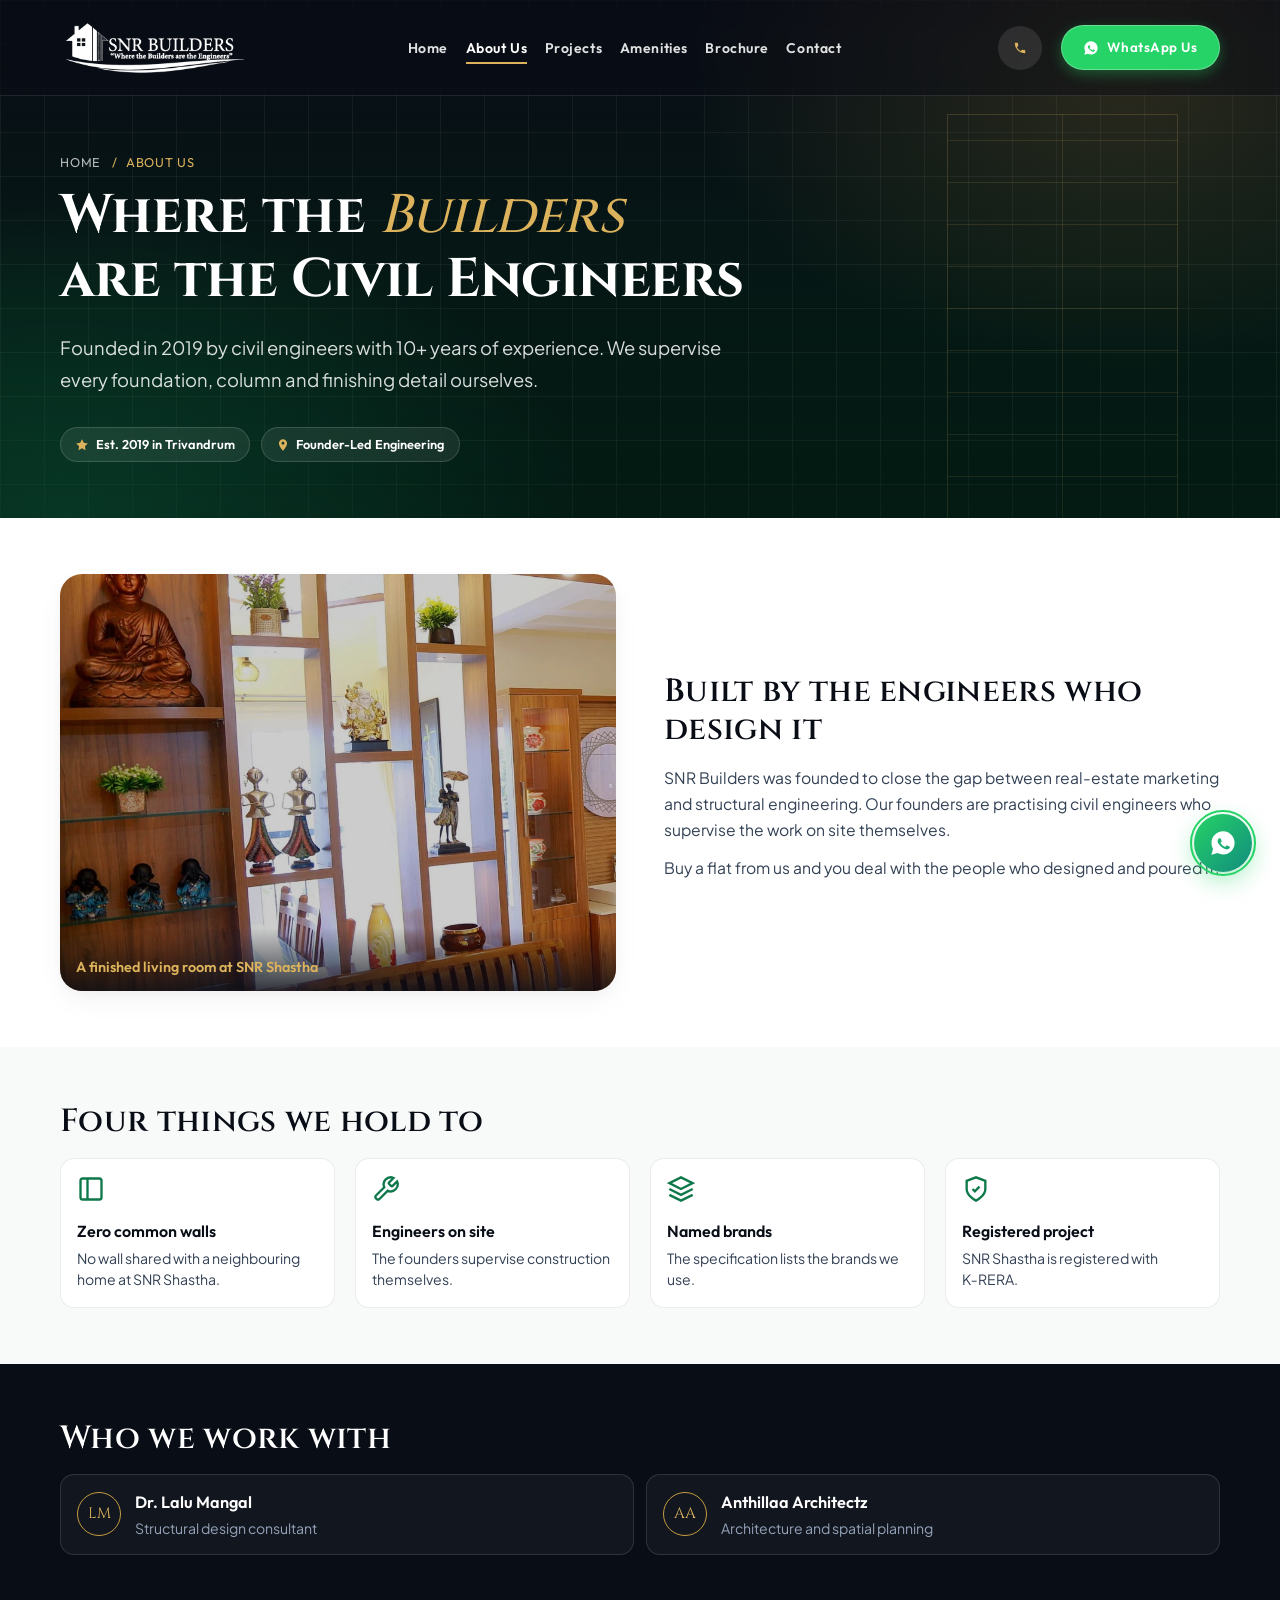
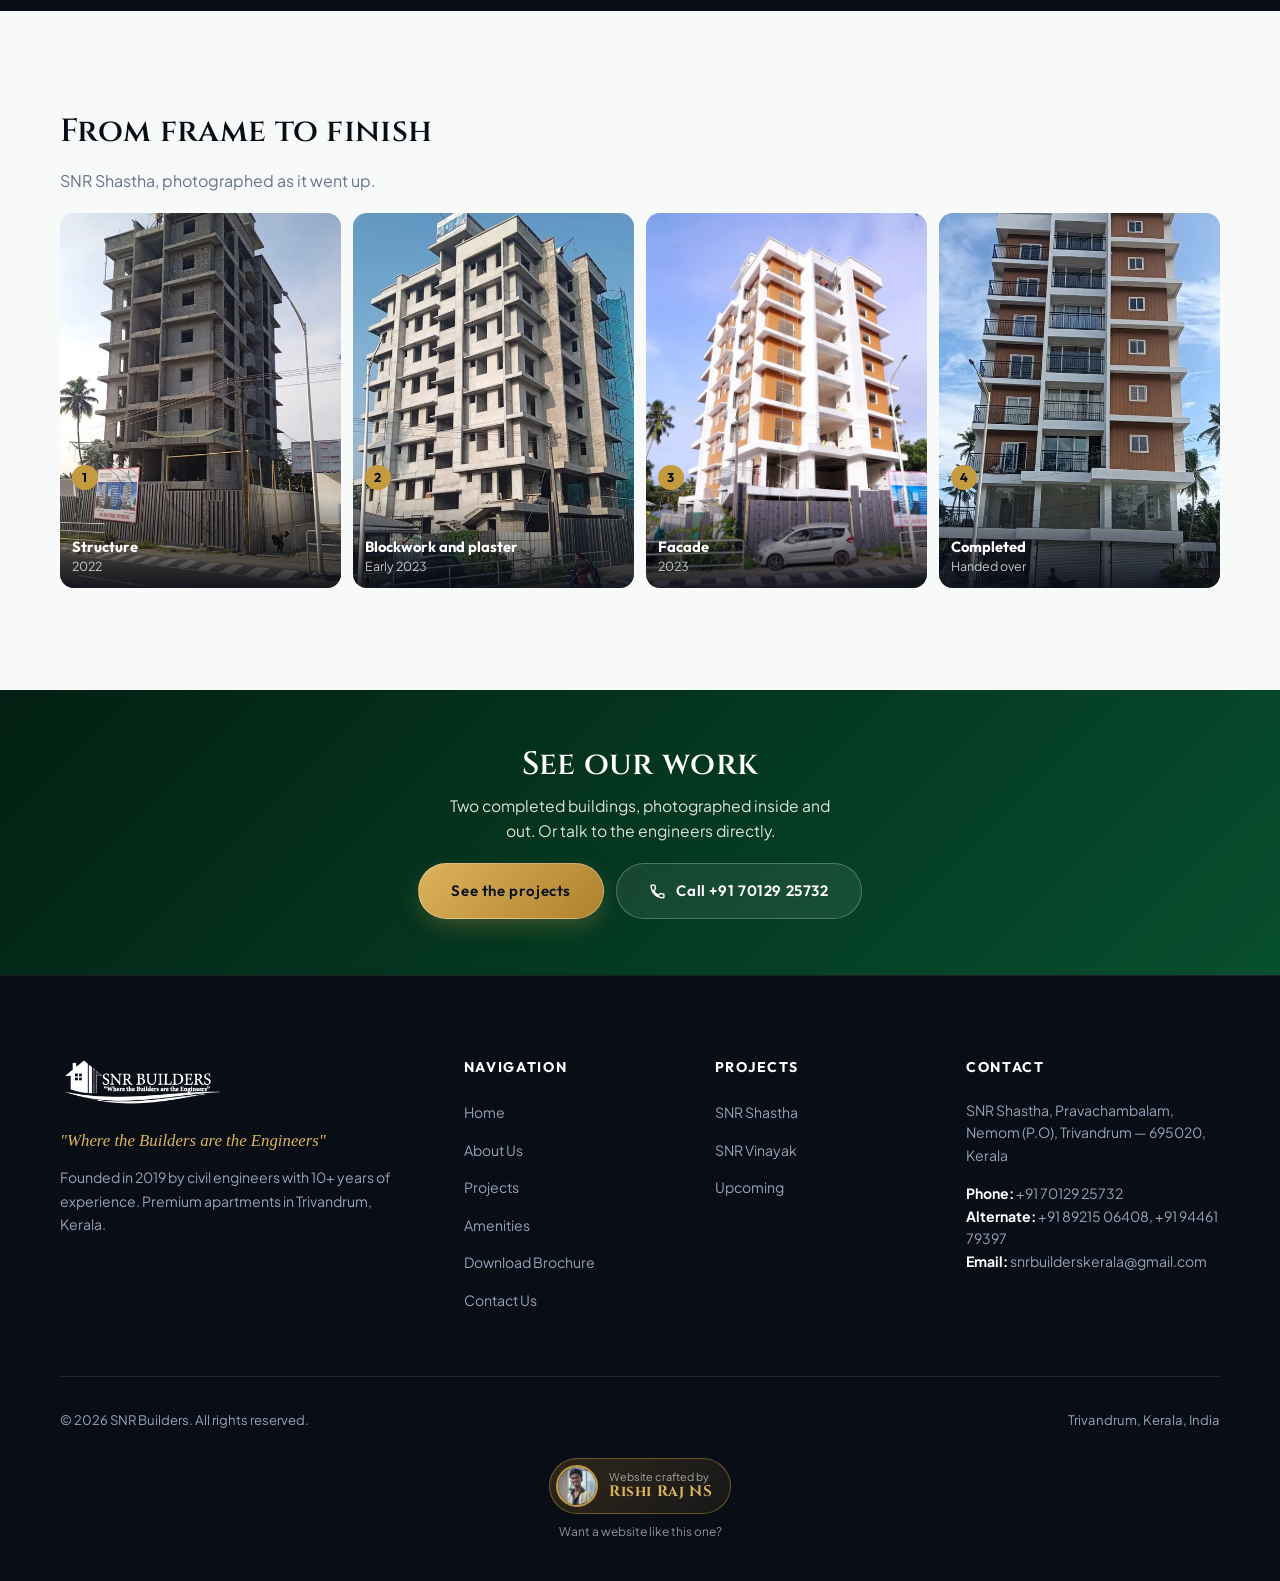
==== commit e44825dc: "Remove unconfirmed claims, reframe homepage, faster logo and fonts" ====
--- a/about.html
+++ b/about.html
@@ -29,6 +29,9 @@
   <link rel="manifest" href="./manifest.json">
 
   <!-- Master Stylesheet -->
+  <link rel="preconnect" href="https://fonts.googleapis.com">
+  <link rel="preconnect" href="https://fonts.gstatic.com" crossorigin>
+  <link rel="stylesheet" href="https://fonts.googleapis.com/css2?family=Cinzel:wght@500;600;700;800&family=Outfit:wght@400;500;600;700&family=Plus+Jakarta+Sans:wght@300;400;500;600;700&display=swap">
   <link rel="stylesheet" href="./css/styles.css">
 
   <!-- Schema.org JSON-LD Structured Data -->
@@ -80,7 +83,7 @@
       
       <!-- Brand Logo -->
       <a href="./index.html" class="brand-logo" aria-label="SNR Builders Home">
-        <img src="./assets/SNR-Logo-transparent.png" alt="SNR Builders" class="brand-logo-img">
+        <img src="./assets/SNR-Logo.webp" width="600" height="188" alt="SNR Builders" class="brand-logo-img">
       </a>
 
       <!-- Desktop Navigation Menu -->
@@ -200,8 +203,7 @@
       </figure>
       <div class="about-story-text">
         <h2 class="about-h2">Built by the engineers who design it</h2>
-        <blockquote class="about-quote">A home is not just a transaction. It is a structure meant to shelter a family for three generations.</blockquote>
-        <p>SNR Builders was founded to close the gap between real-estate marketing and structural engineering. Our founders are practising civil engineers. They are on the slab checking steel and slump tests, not handing the work to sub-contractors.</p>
+        <p>SNR Builders was founded to close the gap between real-estate marketing and structural engineering. Our founders are practising civil engineers who supervise the work on site themselves.</p>
         <p>Buy a flat from us and you deal with the people who designed and poured it.</p>
       </div>
     </div>
@@ -217,22 +219,22 @@
         <li>
           <svg viewBox="0 0 24 24" fill="none" stroke="currentColor" stroke-width="2" aria-hidden="true"><rect x="3" y="3" width="18" height="18" rx="2"/><line x1="9" y1="3" x2="9" y2="21"/></svg>
           <h3>Zero common walls</h3>
-          <p>Three-sided open ventilation at SNR Shastha.</p>
+          <p>No wall shared with a neighbouring home at SNR Shastha.</p>
         </li>
         <li>
           <svg viewBox="0 0 24 24" fill="none" stroke="currentColor" stroke-width="2" aria-hidden="true"><path d="M14.7 6.3a1 1 0 000 1.4l1.6 1.6a1 1 0 001.4 0l3.77-3.77a6 6 0 01-7.94 7.94l-6.91 6.91a2.12 2.12 0 01-3-3l6.91-6.91a6 6 0 017.94-7.94l-3.76 3.76z"/></svg>
           <h3>Engineers on site</h3>
-          <p>Steel is inspected before every pour.</p>
+          <p>The founders supervise construction themselves.</p>
         </li>
         <li>
           <svg viewBox="0 0 24 24" fill="none" stroke="currentColor" stroke-width="2" aria-hidden="true"><polygon points="12 2 2 7 12 12 22 7 12 2"/><polyline points="2 17 12 22 22 17"/><polyline points="2 12 12 17 22 12"/></svg>
-          <h3>Materials in writing</h3>
-          <p>Specifications go into the agreement.</p>
+          <h3>Named brands</h3>
+          <p>The specification lists the brands we use.</p>
         </li>
         <li>
           <svg viewBox="0 0 24 24" fill="none" stroke="currentColor" stroke-width="2" aria-hidden="true"><path d="M12 22s8-4 8-10V5l-8-3-8 3v7c0 6 8 10 8 10z"/><polyline points="9 12 11 14 15 10"/></svg>
-          <h3>Clear titles</h3>
-          <p>Freehold land. SNR Shastha is K-RERA registered.</p>
+          <h3>Registered project</h3>
+          <p>SNR Shastha is registered with K&#8209;RERA.</p>
         </li>
       </ul>
     </div>
@@ -286,23 +288,6 @@
   </section>
 
   <!-- ========================================================================
-       SITE INSPECTION SEQUENCE (a real sequence, so it is numbered)
-       ======================================================================== -->
-  <section class="about-steps">
-    <div class="container">
-      <h2 class="about-h2">What we check, in order</h2>
-      <ol class="about-step-list">
-        <li><h3>Soil testing</h3><p>Borehole and bearing-capacity tests decide the foundation design.</p></li>
-        <li><h3>RCC frame</h3><p>High-yield TMT steel and design-mix concrete, with a slump test on every pour.</p></li>
-        <li><h3>Masonry</h3><p>Wire-cut brick or solid cement block for dense, crack-resistant walls.</p></li>
-        <li><h3>Waterproofing</h3><p>Membrane on bathrooms, balconies and terrace, then a 72-hour pond test.</p></li>
-        <li><h3>Doors and joinery</h3><p>Frames, doors and fittings checked as they go in.</p></li>
-        <li><h3>Handover audit</h3><p>Electrical, plumbing and lift checks before possession.</p></li>
-      </ol>
-    </div>
-  </section>
-
-  <!-- ========================================================================
        CLOSING CTA
        ======================================================================== -->
   <section class="about-cta">
@@ -328,7 +313,7 @@
         
         <!-- Brand Summary -->
         <div class="footer-brand-side">
-          <img src="./assets/SNR-Logo-transparent.png" alt="SNR Builders Logo" class="brand-logo-img">
+          <img src="./assets/SNR-Logo.webp" width="600" height="188" alt="SNR Builders Logo" class="brand-logo-img">
           <p class="footer-tagline">"Where the Builders are the Engineers"</p>
           <p class="footer-brand-desc">
             Founded in 2019 by civil engineers with 10+ years of experience. Premium apartments in Trivandrum, Kerala.
--- a/css/styles.css
+++ b/css/styles.css
@@ -4,8 +4,6 @@
    Palette: Architectural Off-White, Forest Emerald, Brass Gold, Obsidian Slate
    Typography: Cinzel (Display Serif) + Plus Jakarta Sans / Outfit (Geometric Sans)
    ========================================================================== */
-
-@import url('https://fonts.googleapis.com/css2?family=Cinzel:wght@500;600;700;800&family=Outfit:wght@400;500;600;700&family=Plus+Jakarta+Sans:wght@300;400;500;600;700&display=swap');
 
 /* ==========================================================================
    1. DESIGN TOKENS & SYSTEM VARIABLES
